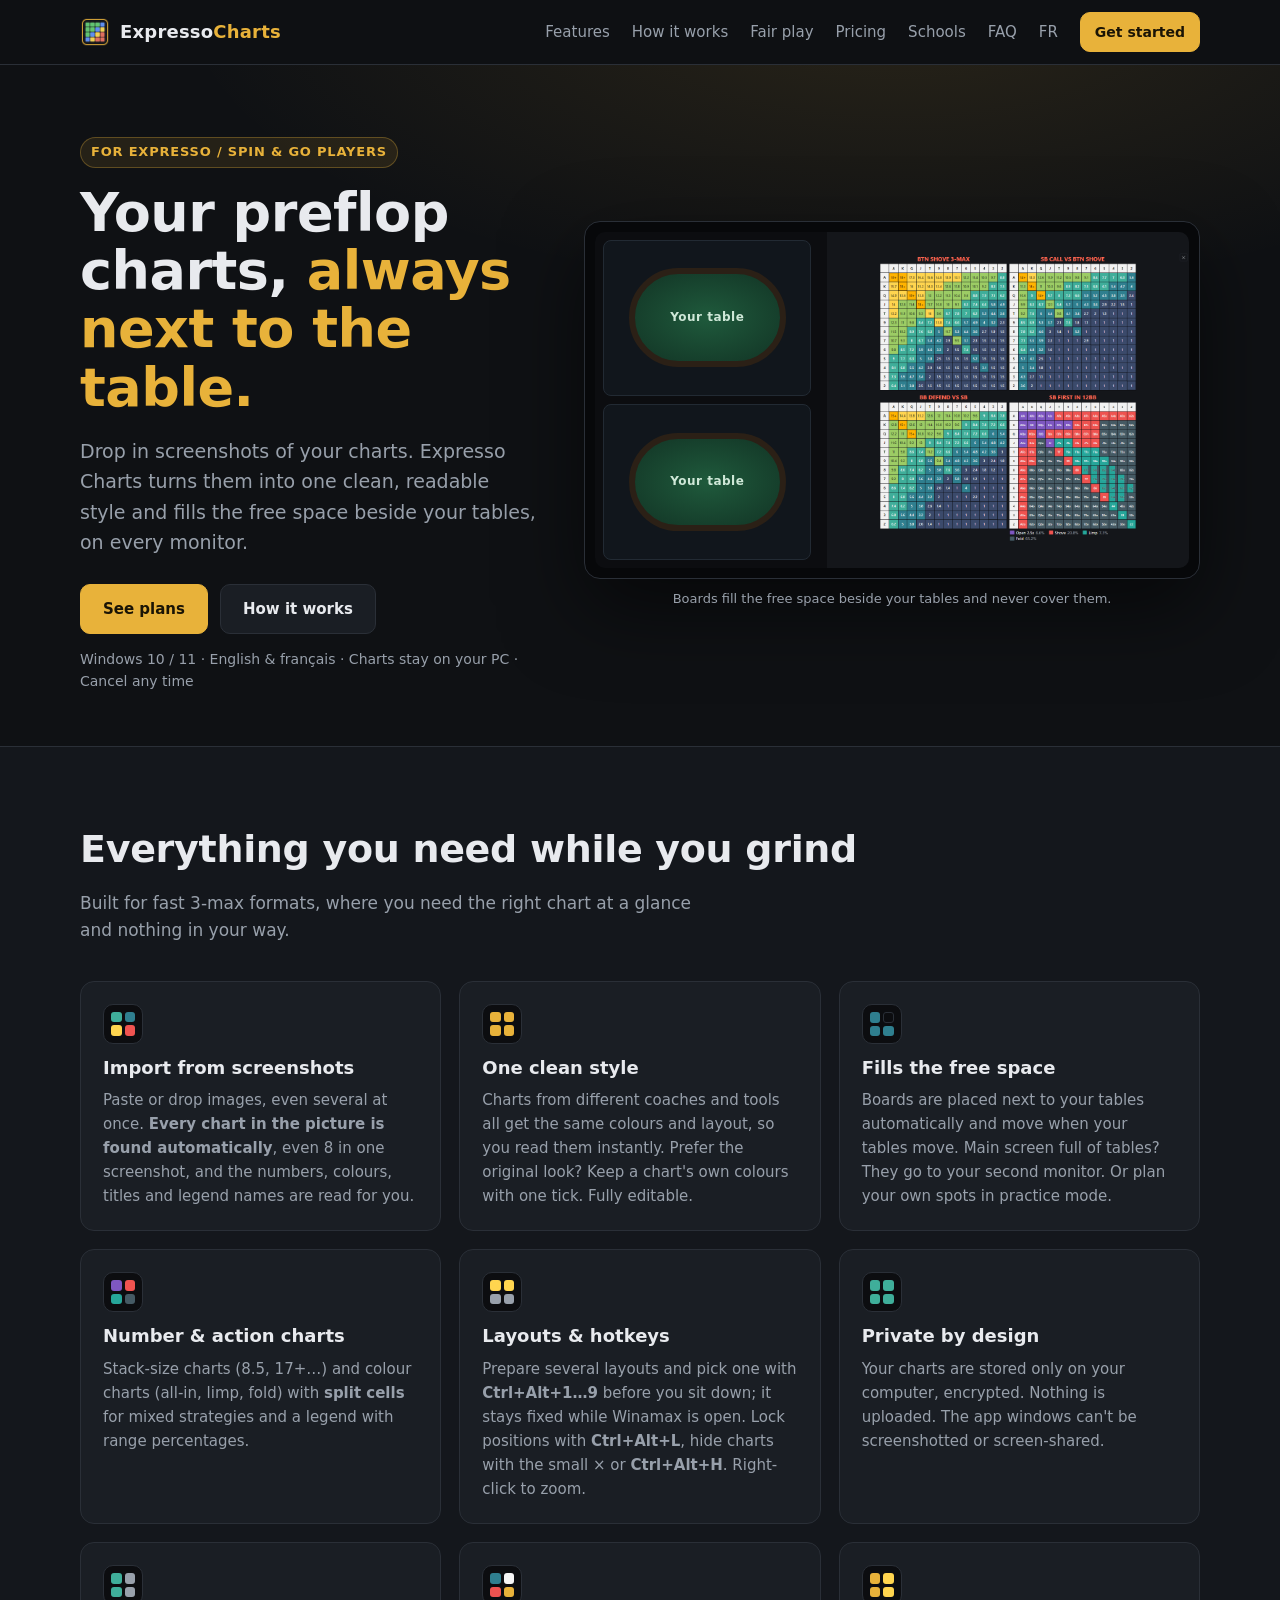
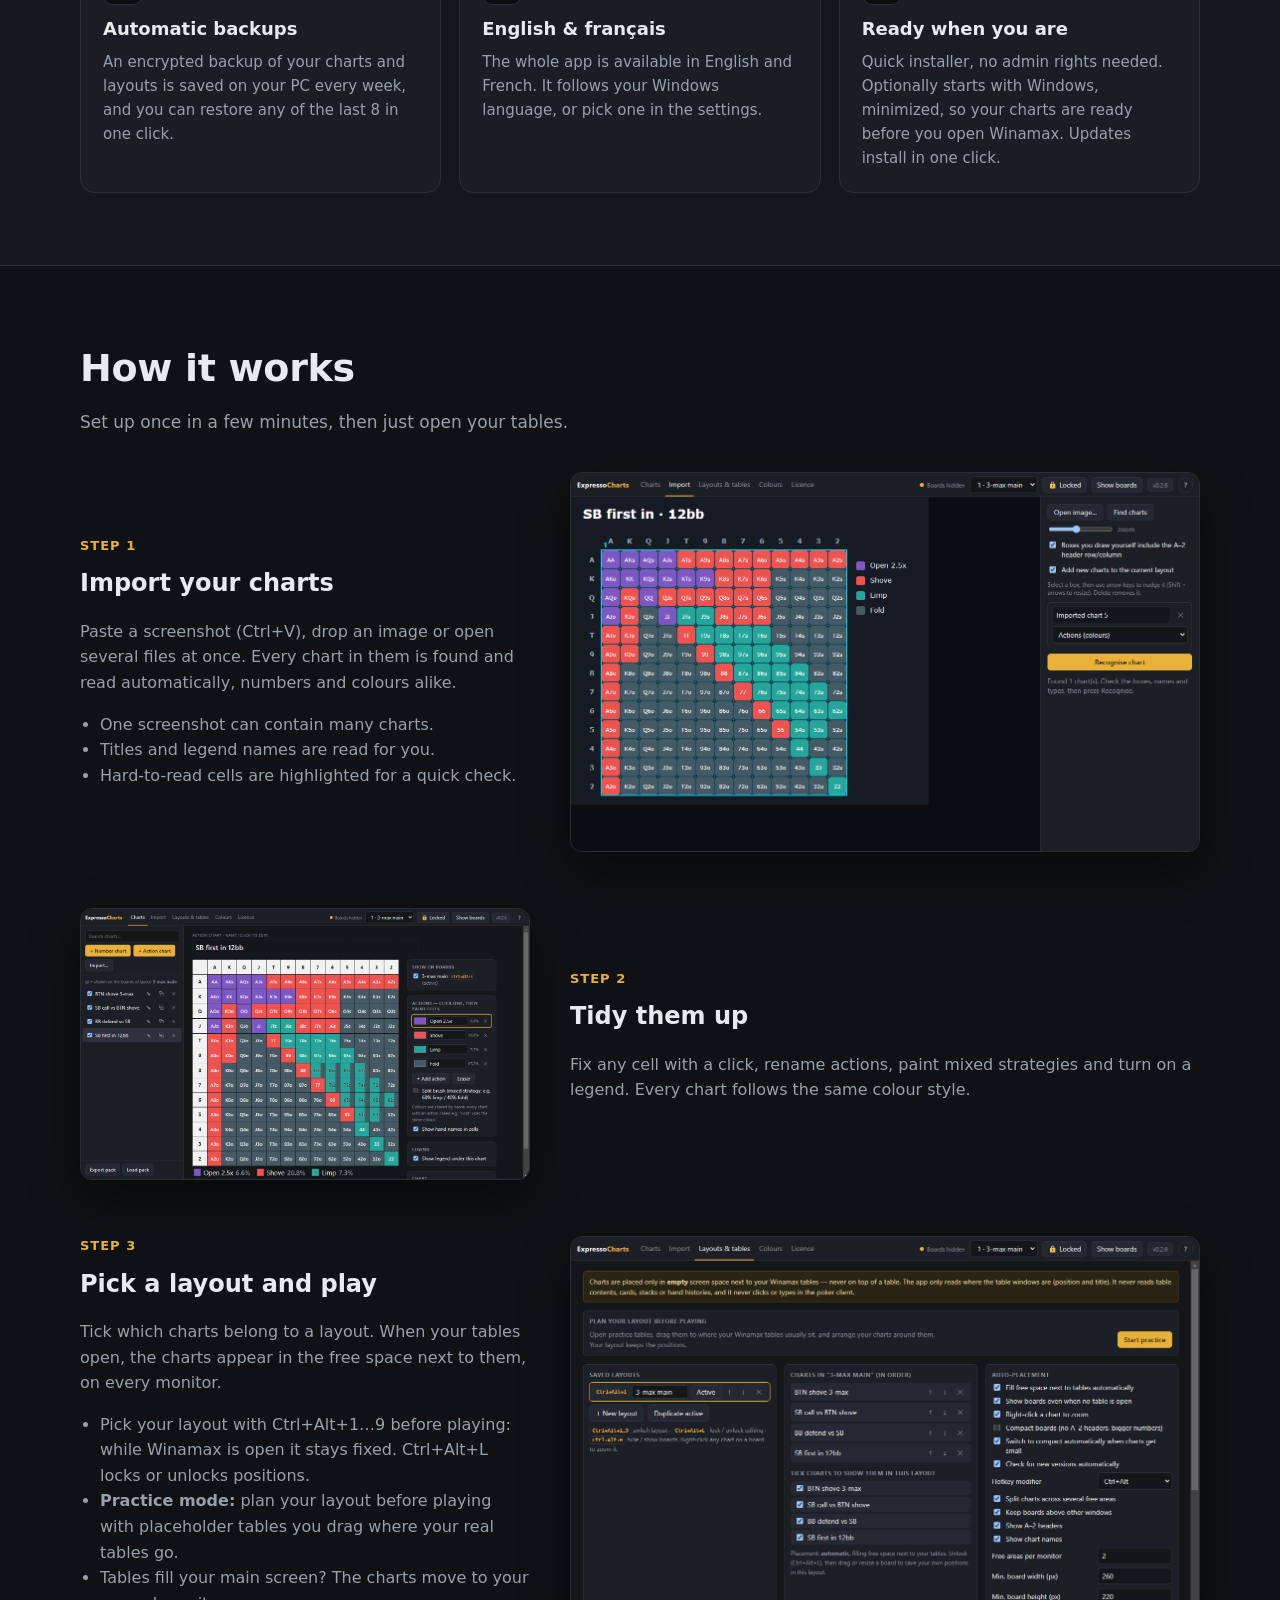
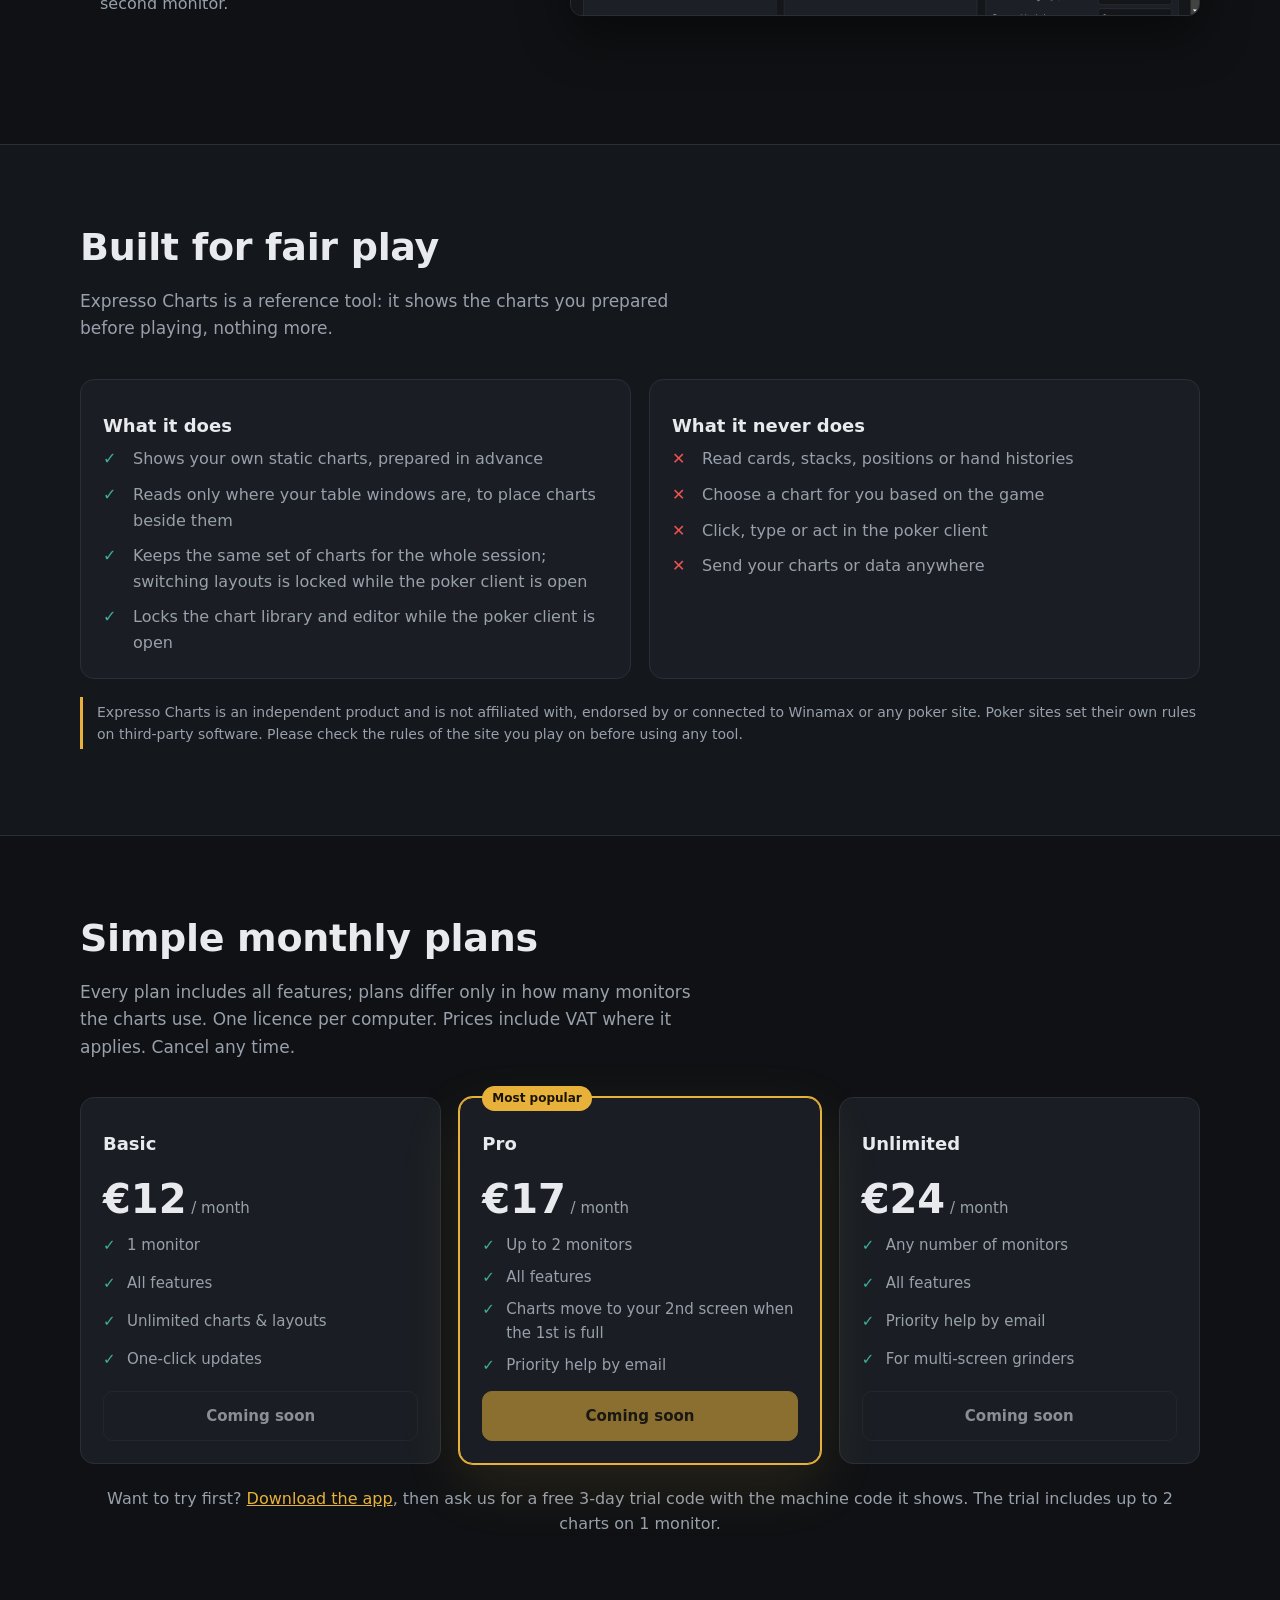
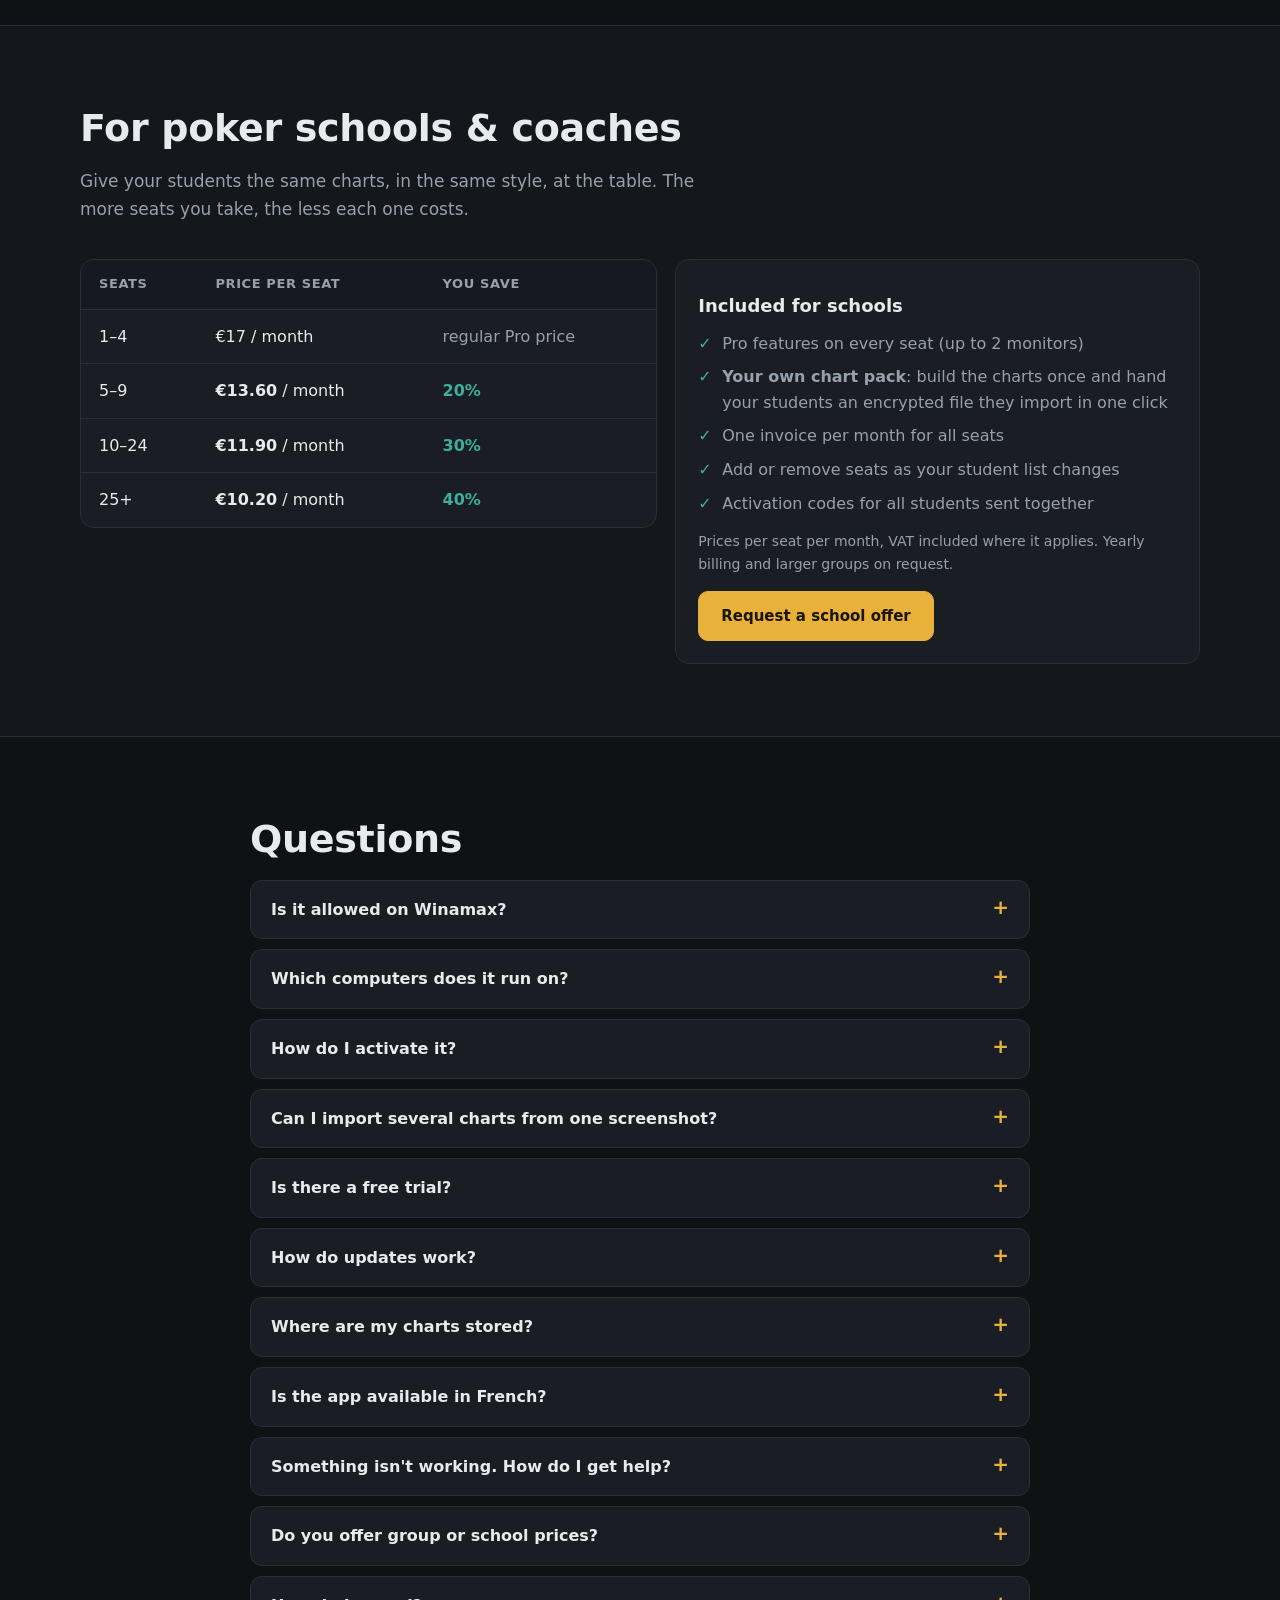
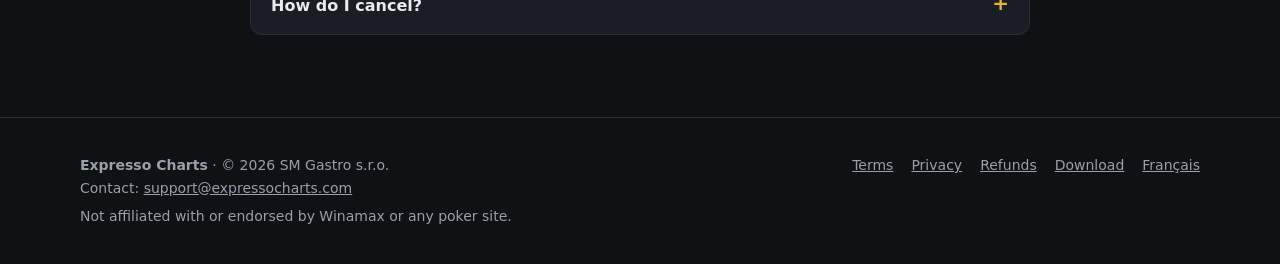
==== index.html @ 8c18c39f "Update index.html" ====
<!doctype html>
<html lang="en">
<head>
<meta charset="utf-8">
<meta name="viewport" content="width=device-width, initial-scale=1">
<title>Expresso Charts · Preflop charts next to your Expresso tables</title>
<meta name="description" content="Turn your preflop chart screenshots into one clean style and keep them next to your Expresso tables, on every monitor. Windows app with layouts, hotkeys and split strategies.">
<meta property="og:title" content="Expresso Charts">
<meta property="og:description" content="Your preflop charts, always next to the table.">
<meta property="og:image" content="img/board.png">
<link rel="alternate" hreflang="fr" href="fr/index.html">
<link rel="alternate" hreflang="en" href="index.html">
<link rel="icon" href="img/icon.png">
<link rel="stylesheet" href="style.css?v=127205ea">
</head>
<body>

<header class="top">
  <div class="wrap">
    <a class="logo" href="#"><img src="img/icon.png" alt=""><b>Expresso<span>Charts</span></b></a>
    <button id="menu-btn" aria-label="Menu">☰</button>
    <nav class="nav">
      <a href="#features">Features</a>
      <a href="#how">How it works</a>
      <a href="#fair">Fair play</a>
      <a href="#pricing">Pricing</a>
      <a href="#schools">Schools</a>
      <a href="#faq">FAQ</a>
      <a href="fr/index.html" lang="fr" title="Version française">FR</a>
      <a class="btn small primary" href="#pricing">Get started</a>
    </nav>
  </div>
</header>

<main>
  <section class="hero">
    <div class="wrap">
      <div>
        <span class="eyebrow">For Expresso / Spin & Go players</span>
        <h1>Your preflop charts, <em>always next to the table.</em></h1>
        <p class="lead">Drop in screenshots of your charts. Expresso Charts turns them into one clean, readable style and fills the free space beside your tables, on every monitor.</p>
        <div class="cta">
          <a class="btn primary" href="#pricing">See plans</a>
          <a class="btn" href="#how">How it works</a>
        </div>
        <p class="hero-note">Windows 10 / 11 · English &amp; français · Charts stay on your PC · Cancel any time</p>
      </div>
      <div>
        <div class="screen">
          <div class="screen-inner">
            <div class="table-mock">
              <div class="t"><span>Your table</span></div>
              <div class="t"><span>Your table</span></div>
            </div>
            <div class="board-shot"><img src="img/board.png" alt="Chart board with four charts: three number charts and an action chart with legend"></div>
          </div>
        </div>
        <p class="screen-caption">Boards fill the free space beside your tables and never cover them.</p>
      </div>
    </div>
  </section>

  <section id="features" class="alt">
    <div class="wrap">
      <h2>Everything you need while you grind</h2>
      <p class="section-lead">Built for fast 3-max formats, where you need the right chart at a glance and nothing in your way.</p>
      <div class="grid3">
        <div class="card">
          <div class="ico"><i style="background:var(--green)"></i><i style="background:var(--blue)"></i><i style="background:var(--yellow)"></i><i style="background:var(--red)"></i></div>
          <h3>Import from screenshots</h3>
          <p>Paste or drop images, even several at once. <b>Every chart in the picture is found automatically</b>, even 8 in one screenshot, and the numbers, colours, titles and legend names are read for you.</p>
        </div>
        <div class="card">
          <div class="ico"><i style="background:var(--accent)"></i><i style="background:var(--accent)"></i><i style="background:var(--accent)"></i><i style="background:var(--accent)"></i></div>
          <h3>One clean style</h3>
          <p>Charts from different coaches and tools all get the same colours and layout, so you read them instantly. Prefer the original look? Keep a chart's own colours with one tick. Fully editable.</p>
        </div>
        <div class="card">
          <div class="ico"><i style="background:var(--blue)"></i><i style="background:#0c0d10;border:1px solid var(--line)"></i><i style="background:var(--blue)"></i><i style="background:var(--blue)"></i></div>
          <h3>Fills the free space</h3>
          <p>Boards are placed next to your tables automatically and move when your tables move. Main screen full of tables? They go to your second monitor. Or plan your own spots in practice mode.</p>
        </div>
        <div class="card">
          <div class="ico"><i style="background:#7e57c2"></i><i style="background:#ef5350"></i><i style="background:#26a69a"></i><i style="background:#455a64"></i></div>
          <h3>Number & action charts</h3>
          <p>Stack-size charts (8.5, 17+…) and colour charts (all-in, limp, fold) with <b>split cells</b> for mixed strategies and a legend with range percentages.</p>
        </div>
        <div class="card">
          <div class="ico"><i style="background:var(--yellow)"></i><i style="background:var(--yellow)"></i><i style="background:var(--muted)"></i><i style="background:var(--muted)"></i></div>
          <h3>Layouts & hotkeys</h3>
          <p>Prepare several layouts and pick one with <b>Ctrl+Alt+1…9</b> before you sit down; it stays fixed while Winamax is open. Lock positions with <b>Ctrl+Alt+L</b>, hide charts with the small × or <b>Ctrl+Alt+H</b>. Right-click to zoom.</p>
        </div>
        <div class="card">
          <div class="ico"><i style="background:var(--green)"></i><i style="background:var(--green)"></i><i style="background:var(--green)"></i><i style="background:var(--green)"></i></div>
          <h3>Private by design</h3>
          <p>Your charts are stored only on your computer, encrypted. Nothing is uploaded. The app windows can't be screenshotted or screen-shared.</p>
        </div>
        <div class="card">
          <div class="ico"><i style="background:var(--green)"></i><i style="background:var(--muted)"></i><i style="background:var(--green)"></i><i style="background:var(--muted)"></i></div>
          <h3>Automatic backups</h3>
          <p>An encrypted backup of your charts and layouts is saved on your PC every week, and you can restore any of the last 8 in one click.</p>
        </div>
        <div class="card">
          <div class="ico"><i style="background:var(--blue)"></i><i style="background:#f5f5f5"></i><i style="background:var(--red)"></i><i style="background:var(--accent)"></i></div>
          <h3>English &amp; français</h3>
          <p>The whole app is available in English and French. It follows your Windows language, or pick one in the settings.</p>
        </div>
        <div class="card">
          <div class="ico"><i style="background:var(--accent)"></i><i style="background:var(--yellow)"></i><i style="background:var(--accent)"></i><i style="background:var(--yellow)"></i></div>
          <h3>Ready when you are</h3>
          <p>Quick installer, no admin rights needed. Optionally starts with Windows, minimized, so your charts are ready before you open Winamax. Updates install in one click.</p>
        </div>
      </div>
    </div>
  </section>

  <section id="how">
    <div class="wrap">
      <h2>How it works</h2>
      <p class="section-lead">Set up once in a few minutes, then just open your tables.</p>

      <div class="step">
        <div class="step-text">
          <div class="step-num">Step 1</div>
          <h3>Import your charts</h3>
          <p>Paste a screenshot (Ctrl+V), drop an image or open several files at once. Every chart in them is found and read automatically, numbers and colours alike.</p>
          <ul>
            <li>One screenshot can contain many charts.</li>
            <li>Titles and legend names are read for you.</li>
            <li>Hard-to-read cells are highlighted for a quick check.</li>
          </ul>
        </div>
        <img class="shot" src="img/import.png" alt="Import screen with a chart found automatically" loading="lazy">
      </div>

      <div class="step">
        <div class="step-text">
          <div class="step-num">Step 2</div>
          <h3>Tidy them up</h3>
          <p>Fix any cell with a click, rename actions, paint mixed strategies and turn on a legend. Every chart follows the same colour style.</p>
        </div>
        <img class="shot" src="img/editor.png" alt="Chart editor with an action chart, split cells and legend" loading="lazy">
      </div>

      <div class="step">
        <div class="step-text">
          <div class="step-num">Step 3</div>
          <h3>Pick a layout and play</h3>
          <p>Tick which charts belong to a layout. When your tables open, the charts appear in the free space next to them, on every monitor.</p>
          <ul>
            <li>Pick your layout with Ctrl+Alt+1…9 before playing: while Winamax is open it stays fixed. Ctrl+Alt+L locks or unlocks positions.</li>
            <li><b>Practice mode:</b> plan your layout before playing with placeholder tables you drag where your real tables go.</li>
            <li>Tables fill your main screen? The charts move to your second monitor.</li>
          </ul>
        </div>
        <img class="shot" src="img/layouts.png" alt="Layouts screen with hotkeys and placement settings" loading="lazy">
      </div>
    </div>
  </section>

  <section id="fair" class="alt">
    <div class="wrap">
      <h2>Built for fair play</h2>
      <p class="section-lead">Expresso Charts is a reference tool: it shows the charts you prepared before playing, nothing more.</p>
      <div class="fair">
        <div class="card yes">
          <h3>What it does</h3>
          <ul>
            <li>Shows your own static charts, prepared in advance</li>
            <li>Reads only where your table windows are, to place charts beside them</li>
            <li>Keeps the same set of charts for the whole session; switching layouts is locked while the poker client is open</li>
            <li>Locks the chart library and editor while the poker client is open</li>
          </ul>
        </div>
        <div class="card no">
          <h3>What it never does</h3>
          <ul>
            <li>Read cards, stacks, positions or hand histories</li>
            <li>Choose a chart for you based on the game</li>
            <li>Click, type or act in the poker client</li>
            <li>Send your charts or data anywhere</li>
          </ul>
        </div>
      </div>
      <p class="disclaimer">Expresso Charts is an independent product and is not affiliated with, endorsed by or connected to Winamax or any poker site. Poker sites set their own rules on third-party software. Please check the rules of the site you play on before using any tool.</p>
    </div>
  </section>

  <section id="pricing">
    <div class="wrap">
      <h2>Simple monthly plans</h2>
      <p class="section-lead">Every plan includes all features; plans differ only in how many monitors the charts use. One licence per computer. Prices include VAT where it applies. Cancel any time.</p>
      <div class="prices">
        <div class="card price">
          <h3>Basic</h3>
          <div class="amount">€12<small> / month</small></div>
          <ul>
            <li>1 monitor</li>
            <li>All features</li>
            <li>Unlimited charts & layouts</li>
            <li>One-click updates</li>
          </ul>
          <a class="btn" data-plan="basic">Choose Basic</a>
        </div>
        <div class="card price featured">
          <span class="badge">Most popular</span>
          <h3>Pro</h3>
          <div class="amount">€17<small> / month</small></div>
          <ul>
            <li>Up to 2 monitors</li>
            <li>All features</li>
            <li>Charts move to your 2nd screen when the 1st is full</li>
            <li>Priority help by email</li>
          </ul>
          <a class="btn primary" data-plan="pro">Choose Pro</a>
        </div>
        <div class="card price">
          <h3>Unlimited</h3>
          <div class="amount">€24<small> / month</small></div>
          <ul>
            <li>Any number of monitors</li>
            <li>All features</li>
            <li>Priority help by email</li>
            <li>For multi-screen grinders</li>
          </ul>
          <a class="btn" data-plan="unlimited">Choose Unlimited</a>
        </div>
      </div>
      <p class="trial">Want to try first? <a data-download href="#">Download the app</a>, then ask us for a free 3-day trial code with the machine code it shows. The trial includes up to 2 charts on 1 monitor.</p>
    </div>
  </section>

  <section id="schools" class="alt">
    <div class="wrap">
      <h2>For poker schools & coaches</h2>
      <p class="section-lead">Give your students the same charts, in the same style, at the table. The more seats you take, the less each one costs.</p>
      <div class="school">
        <table class="tiers">
          <thead><tr><th>Seats</th><th>Price per seat</th><th>You save</th></tr></thead>
          <tbody>
            <tr><td>1–4</td><td>€17 / month</td><td class="muted">regular Pro price</td></tr>
            <tr><td>5–9</td><td><b>€13.60</b> / month</td><td class="save">20%</td></tr>
            <tr><td>10–24</td><td><b>€11.90</b> / month</td><td class="save">30%</td></tr>
            <tr><td>25+</td><td><b>€10.20</b> / month</td><td class="save">40%</td></tr>
          </tbody>
        </table>
        <div class="card">
          <h3>Included for schools</h3>
          <ul class="checks">
            <li>Pro features on every seat (up to 2 monitors)</li>
            <li><b>Your own chart pack</b>: build the charts once and hand your students an encrypted file they import in one click</li>
            <li>One invoice per month for all seats</li>
            <li>Add or remove seats as your student list changes</li>
            <li>Activation codes for all students sent together</li>
          </ul>
          <p class="muted" style="font-size:14px;margin:14px 0 0">Prices per seat per month, VAT included where it applies. Yearly billing and larger groups on request.</p>
          <a class="btn primary" style="margin-top:16px" data-school href="#">Request a school offer</a>
        </div>
      </div>
    </div>
  </section>

  <section id="faq">
    <div class="wrap" style="max-width:820px">
      <h2>Questions</h2>
      <details>
        <summary>Is it allowed on Winamax?</summary>
        <p>Expresso Charts only shows static charts you prepared yourself, never reads the game, never picks a chart for you and locks the chart editor while the poker client is open. Each poker site sets its own rules and can change them, so please check the current rules of the site you play on; you are responsible for how you use the software.</p>
      </details>
      <details>
        <summary>Which computers does it run on?</summary>
        <p>Windows 10 and Windows 11 (64-bit). Install it with the small installer (no admin rights needed), or use the portable version if you prefer a single file that runs without installing.</p>
      </details>
      <details>
        <summary>How do I activate it?</summary>
        <p>After you subscribe, follow the activation steps in your purchase email: start the app, open the Licence page and enter your code there. Each licence works on one computer at a time.</p>
      </details>
      <details>
        <summary>Can I import several charts from one screenshot?</summary>
        <p>Yes. The app finds every chart grid in the picture automatically, even a sheet with eight charts, and reads each one. You can still draw a box by hand if a chart is missed.</p>
      </details>
      <details>
        <summary>Is there a free trial?</summary>
        <p>Yes: 3 days, with up to 2 charts on 1 monitor, so you can see how it works with your own charts and tables. Download the app and send us the machine code it shows to get a trial code.</p>
      </details>
      <details>
        <summary>How do updates work?</summary>
        <p>When a new version is out, a bar appears at the top of the app. Click <b>Update now</b>: the update downloads in the background while you keep using the app, then click <b>Restart now</b>, or it installs by itself the next time you close the app. Every update is digitally signed and checked before it's installed.</p>
      </details>
      <details>
        <summary>Where are my charts stored?</summary>
        <p>Only on your computer, encrypted. They are never uploaded. The app also keeps weekly encrypted backups on your PC, and you can export an encrypted pack file to move your charts to another PC.</p>
      </details>
      <details>
        <summary>Is the app available in French?</summary>
        <p>Yes. The app is fully translated into French and switches automatically when Windows is in French. You can also choose the language in the settings.</p>
      </details>
      <details>
        <summary>Something isn't working. How do I get help?</summary>
        <p>Open the Licence page in the app and click <b>Save diagnostics</b>, then email us the file. It contains your app version, screen setup, settings and error messages, but never your charts.</p>
      </details>
      <details>
        <summary>Do you offer group or school prices?</summary>
        <p>Yes. Poker schools, coaches and teams get up to 40% off per seat. See <a href="#schools">For poker schools</a> and ask us for an offer.</p>
      </details>
      <details>
        <summary>How do I cancel?</summary>
        <p>Any time, from the link in your purchase email. Your plan stays active until the end of the period you paid for.</p>
      </details>
    </div>
  </section>
</main>

<footer>
  <div class="wrap">
    <div>
      <div><b>Expresso Charts</b> · © <span id="year"></span> <span data-fill="sellerName"></span></div>
      <div>Contact: <span data-fill="contactEmail"></span></div>
      <div style="margin-top:6px">Not affiliated with or endorsed by Winamax or any poker site.</div>
    </div>
    <nav>
      <a href="terms.html">Terms</a>
      <a href="privacy.html">Privacy</a>
      <a href="refund.html">Refunds</a>
      <a data-download href="#">Download</a>
      <a href="fr/index.html" lang="fr">Français</a>
    </nav>
  </div>
</footer>

<script src="site.js?v=dddf3c20"></script>
</body>
</html>
---- style.css ----
:root {
  --bg: #0f1114;
  --bg2: #14171c;
  --panel: #1a1e24;
  --line: #2a2f37;
  --text: #e8eaee;
  --muted: #98a0ab;
  --accent: #e8b23a;
  --accent-ink: #1a1405;
  --red: #ef5350;
  --green: #3fae9a;
  --blue: #2f7f8f;
  --yellow: #ffd54f;
  --radius: 14px;
  color-scheme: dark;
}
* { box-sizing: border-box; }
html { scroll-behavior: smooth; }
body {
  margin: 0; background: var(--bg); color: var(--text);
  font: 16px/1.6 "Inter", "Segoe UI", system-ui, -apple-system, sans-serif;
  -webkit-font-smoothing: antialiased;
}
img { max-width: 100%; display: block; }
a { color: var(--accent); }
.wrap { max-width: 1160px; margin: 0 auto; padding: 0 20px; }
.muted { color: var(--muted); }
.todo { color: var(--accent); font-style: italic; }

/* Header */
.top { position: sticky; top: 0; z-index: 20; background: rgba(15,17,20,.86); backdrop-filter: blur(10px); border-bottom: 1px solid var(--line); }
.top .wrap { display: flex; align-items: center; gap: 24px; height: 64px; }
.logo { display: flex; align-items: center; gap: 10px; font-weight: 800; letter-spacing: .2px; color: var(--text); text-decoration: none; font-size: 18px; }
.logo img { width: 30px; height: 30px; }
.logo span { color: var(--accent); }
.nav { display: flex; gap: 22px; margin-left: auto; align-items: center; }
.nav a { color: var(--muted); text-decoration: none; font-size: 15px; }
.nav a:hover { color: var(--text); }
#menu-btn { display: none; margin-left: auto; background: none; border: 1px solid var(--line); color: var(--text); border-radius: 8px; padding: 6px 10px; font-size: 18px; }

/* Buttons */
.btn { display: inline-flex; align-items: center; justify-content: center; gap: 8px; padding: 12px 22px; border-radius: 10px; font-weight: 700; text-decoration: none; border: 1px solid var(--line); color: var(--text); background: var(--panel); cursor: pointer; font-size: 15px; transition: transform .12s ease, border-color .12s; }
.btn:hover { border-color: var(--muted); transform: translateY(-1px); }
.btn.primary { background: var(--accent); border-color: var(--accent); color: var(--accent-ink); }
.btn.small { padding: 8px 14px; font-size: 14px; }
.btn.disabled { opacity: .55; cursor: default; transform: none; }

/* Hero */
.hero { padding: 72px 0 40px; background: radial-gradient(1200px 500px at 70% -10%, rgba(232,178,58,.12), transparent 60%); }
.hero .wrap { display: grid; grid-template-columns: 1fr 1.35fr; gap: 48px; align-items: center; }
.eyebrow { display: inline-block; font-size: 13px; font-weight: 700; letter-spacing: .8px; text-transform: uppercase; color: var(--accent); background: rgba(232,178,58,.1); border: 1px solid rgba(232,178,58,.3); padding: 4px 10px; border-radius: 99px; }
h1 { font-size: clamp(34px, 5vw, 54px); line-height: 1.08; margin: 16px 0; letter-spacing: -.5px; }
h1 em { font-style: normal; color: var(--accent); }
.lead { font-size: 19px; color: var(--muted); max-width: 520px; }
.cta { display: flex; gap: 12px; flex-wrap: wrap; margin-top: 26px; }
.hero-note { margin-top: 14px; font-size: 14px; color: var(--muted); }

/* Screen mock: a table placeholder + the real board screenshot */
.screen { background: #07080a; border: 1px solid var(--line); border-radius: 16px; padding: 10px; box-shadow: 0 30px 80px rgba(0,0,0,.55); }
.screen-inner { display: grid; grid-template-columns: 0.6fr 1.4fr; gap: 8px; border-radius: 10px; overflow: hidden; background: #0c0d10; }
.table-mock { position: relative; display: grid; gap: 8px; padding: 8px; }
.table-mock .t { position: relative; aspect-ratio: 4 / 3; border-radius: 8px; background: #11161c; border: 1px solid #222a33; display: flex; align-items: center; justify-content: center; }
.table-mock .t::before { content: ''; position: absolute; inset: 18% 12%; border-radius: 999px; background: radial-gradient(ellipse at center, #1f5a3c, #123425); border: 6px solid #2b2016; }
.table-mock .t span { position: relative; font-size: 12px; color: #cfe8d8; font-weight: 600; letter-spacing: .5px; }
.board-shot { display: flex; align-items: center; background: #14161a; }
.screen-caption { text-align: center; font-size: 13px; color: var(--muted); margin-top: 10px; }

/* Sections */
section { padding: 72px 0; }
section.alt { background: var(--bg2); border-top: 1px solid var(--line); border-bottom: 1px solid var(--line); }
h2 { font-size: clamp(28px, 3.6vw, 38px); margin: 0 0 10px; letter-spacing: -.3px; }
.section-lead { color: var(--muted); max-width: 640px; margin: 0 0 36px; font-size: 17px; }
.grid3 { display: grid; grid-template-columns: repeat(3, 1fr); gap: 18px; }
.card { background: var(--panel); border: 1px solid var(--line); border-radius: var(--radius); padding: 22px; }
.card h3 { margin: 10px 0 6px; font-size: 18px; }
.card p { margin: 0; color: var(--muted); font-size: 15px; }
.ico { width: 40px; height: 40px; border-radius: 10px; display: grid; grid-template-columns: repeat(2, 1fr); gap: 3px; padding: 7px; background: #0c0d10; border: 1px solid var(--line); }
.ico i { border-radius: 3px; display: block; }

/* Steps */
.step { display: grid; grid-template-columns: 1fr 1.4fr; gap: 40px; align-items: center; margin-bottom: 56px; }
.step:nth-child(even) .step-text { order: 2; }
.step-num { font-size: 13px; font-weight: 800; color: var(--accent); letter-spacing: 1px; text-transform: uppercase; }
.step h3 { font-size: 24px; margin: 8px 0 10px; }
.step p, .step li { color: var(--muted); }
.step ul { padding-left: 20px; margin: 10px 0 0; }
.shot { border-radius: 12px; border: 1px solid var(--line); box-shadow: 0 20px 50px rgba(0,0,0,.45); }

/* Fair play */
.fair { display: grid; grid-template-columns: 1fr 1fr; gap: 18px; }
.fair ul { list-style: none; padding: 0; margin: 0; display: grid; gap: 10px; }
.fair li { padding-left: 30px; position: relative; color: var(--muted); }
.fair li::before { position: absolute; left: 0; top: 0; font-weight: 800; }
.yes li::before { content: '✓'; color: var(--green); }
.no li::before { content: '✕'; color: var(--red); }
.disclaimer { margin-top: 18px; font-size: 14px; color: var(--muted); border-left: 3px solid var(--accent); padding: 4px 0 4px 14px; }

/* Pricing */
.prices { display: grid; grid-template-columns: repeat(3, 1fr); gap: 18px; align-items: stretch; }
.price { display: flex; flex-direction: column; gap: 14px; }
.price.featured { border-color: var(--accent); box-shadow: 0 0 0 1px var(--accent), 0 20px 60px rgba(232,178,58,.12); position: relative; }
.badge { position: absolute; top: -12px; left: 22px; background: var(--accent); color: var(--accent-ink); font-size: 12px; font-weight: 800; padding: 3px 10px; border-radius: 99px; }
.amount { font-size: 40px; font-weight: 800; line-height: 1; }
.amount small { font-size: 15px; color: var(--muted); font-weight: 500; }
.price ul { list-style: none; padding: 0; margin: 0; display: grid; gap: 8px; flex: 1; }
.price li { color: var(--muted); padding-left: 24px; position: relative; font-size: 15px; }
.price li::before { content: '✓'; position: absolute; left: 0; color: var(--green); font-weight: 800; }
.price .btn { width: 100%; }
.trial { text-align: center; color: var(--muted); margin-top: 22px; }

/* FAQ */
details { background: var(--panel); border: 1px solid var(--line); border-radius: 12px; padding: 16px 20px; margin-bottom: 10px; }
summary { cursor: pointer; font-weight: 700; list-style: none; display: flex; justify-content: space-between; gap: 12px; }
summary::-webkit-details-marker { display: none; }
summary::after { content: '+'; color: var(--accent); font-size: 20px; line-height: 1; }
details[open] summary::after { content: '–'; }
details p { color: var(--muted); margin: 12px 0 0; }

/* Footer */
footer { border-top: 1px solid var(--line); padding: 36px 0; color: var(--muted); font-size: 14px; }
footer .wrap { display: flex; flex-wrap: wrap; gap: 18px 32px; justify-content: space-between; }
footer a { color: var(--muted); }
footer nav { display: flex; gap: 18px; flex-wrap: wrap; }

/* Legal pages */
.legal { max-width: 780px; padding: 56px 20px 72px; }
.legal h1 { font-size: 36px; }
.legal h2 { font-size: 21px; margin-top: 34px; }
.legal p, .legal li { color: #c9ced6; }
.legal .note { background: rgba(232,178,58,.08); border: 1px solid rgba(232,178,58,.3); padding: 12px 16px; border-radius: 10px; color: var(--text); font-size: 14px; }

/* Responsive */
@media (max-width: 960px) {
  .hero .wrap, .step, .fair { grid-template-columns: 1fr; }
  .step:nth-child(even) .step-text { order: 0; }
  .grid3, .prices { grid-template-columns: 1fr; }
  .price.featured { order: -1; }
}
@media (max-width: 760px) {
  #menu-btn { display: block; }
  .nav { display: none; position: absolute; top: 64px; left: 0; right: 0; flex-direction: column; align-items: stretch; gap: 0; background: var(--bg); border-bottom: 1px solid var(--line); padding: 8px 16px 16px; }
  .nav a { padding: 10px 0; }
  body.menu-open .nav { display: flex; }
  .wrap { padding: 0 16px; }
  .hero { padding-top: 40px; }
  section { padding: 52px 0; }
  .screen-inner { grid-template-columns: 1fr; }
  .table-mock { grid-template-columns: 1fr 1fr; }
}

/* Schools */
.school { display: grid; grid-template-columns: 1.1fr 1fr; gap: 18px; align-items: start; }
.tiers { width: 100%; border-collapse: separate; border-spacing: 0; background: var(--panel); border: 1px solid var(--line); border-radius: var(--radius); overflow: hidden; }
.tiers th, .tiers td { text-align: left; padding: 14px 18px; border-bottom: 1px solid var(--line); }
.tiers th { font-size: 13px; text-transform: uppercase; letter-spacing: .6px; color: var(--muted); font-weight: 700; background: #161a20; }
.tiers tr:last-child td { border-bottom: 0; }
.tiers .save { color: var(--green); font-weight: 800; }
ul.checks { list-style: none; padding: 0; margin: 10px 0 0; display: grid; gap: 8px; }
ul.checks li { padding-left: 24px; position: relative; color: var(--muted); }
ul.checks li::before { content: '✓'; position: absolute; left: 0; color: var(--green); font-weight: 800; }
@media (max-width: 960px) { .school { grid-template-columns: 1fr; } }
@media (max-width: 520px) { .tiers th, .tiers td { padding: 10px 10px; font-size: 14px; } }
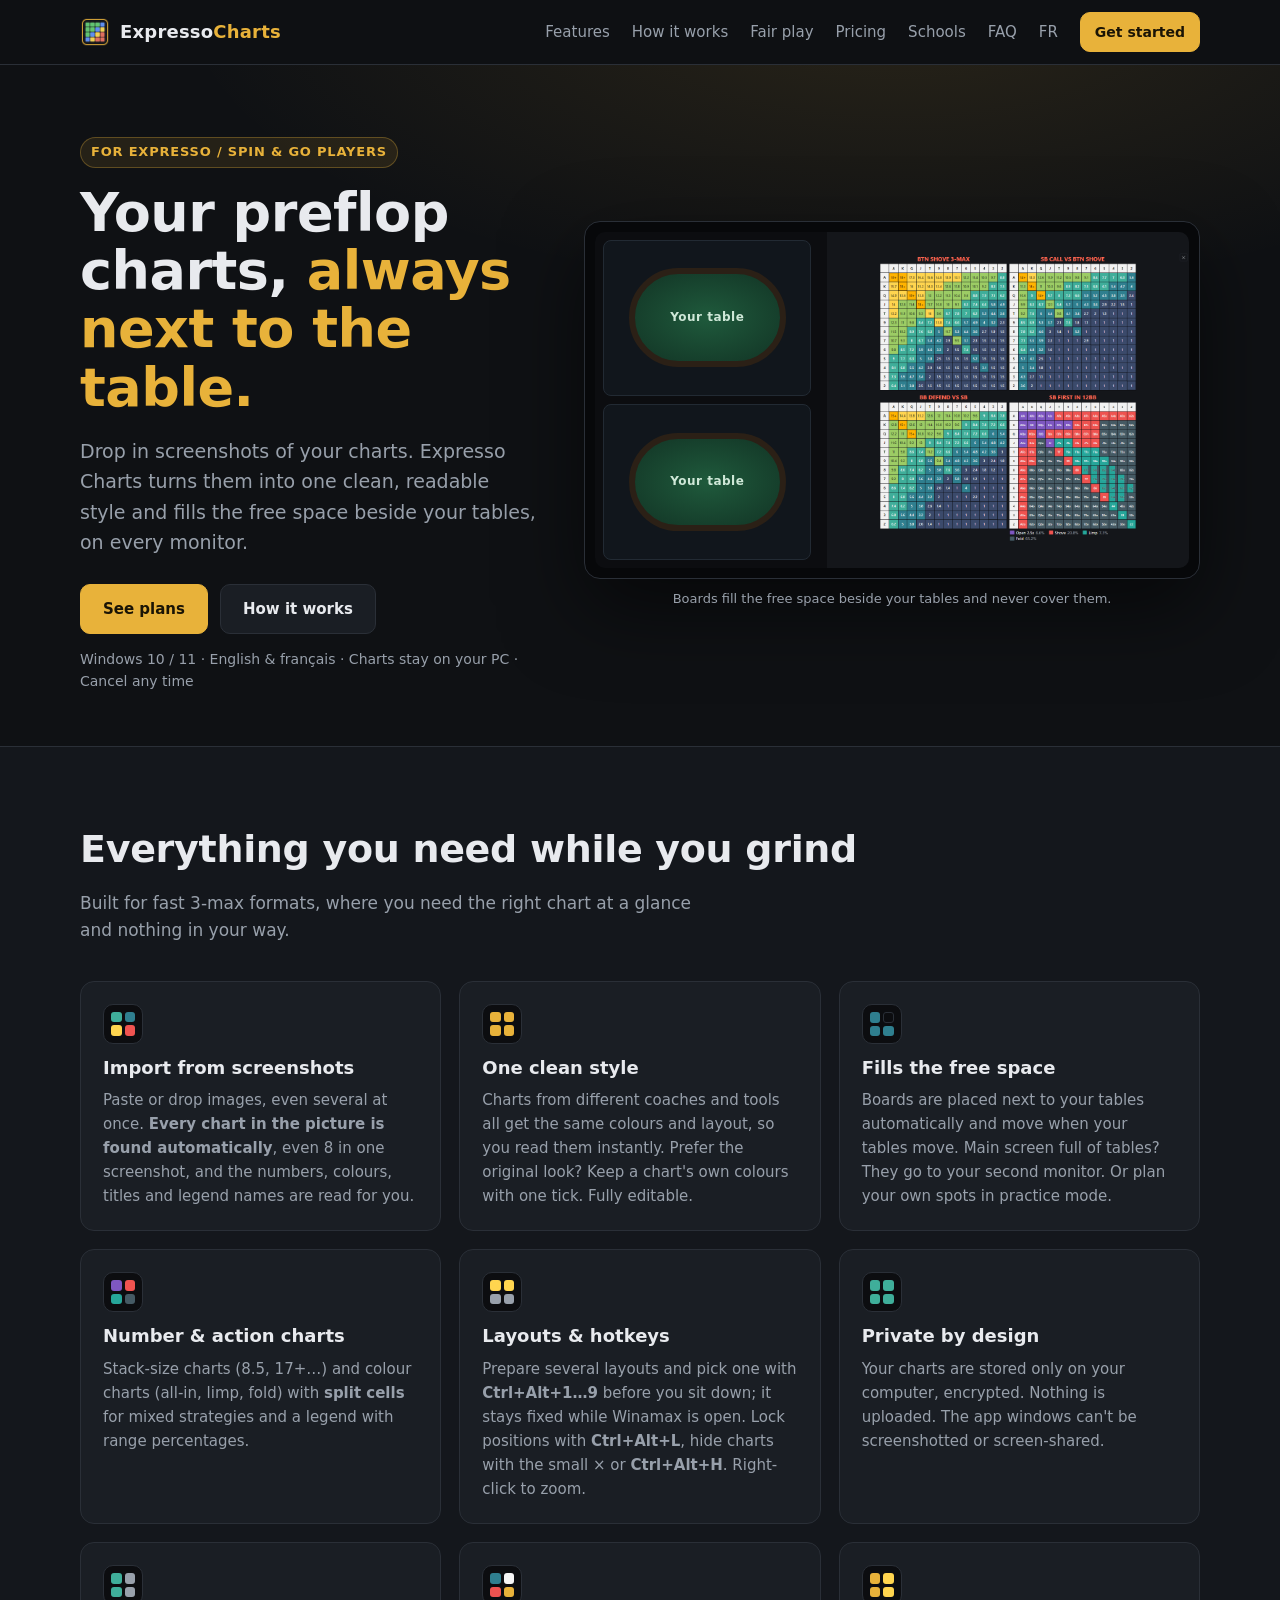
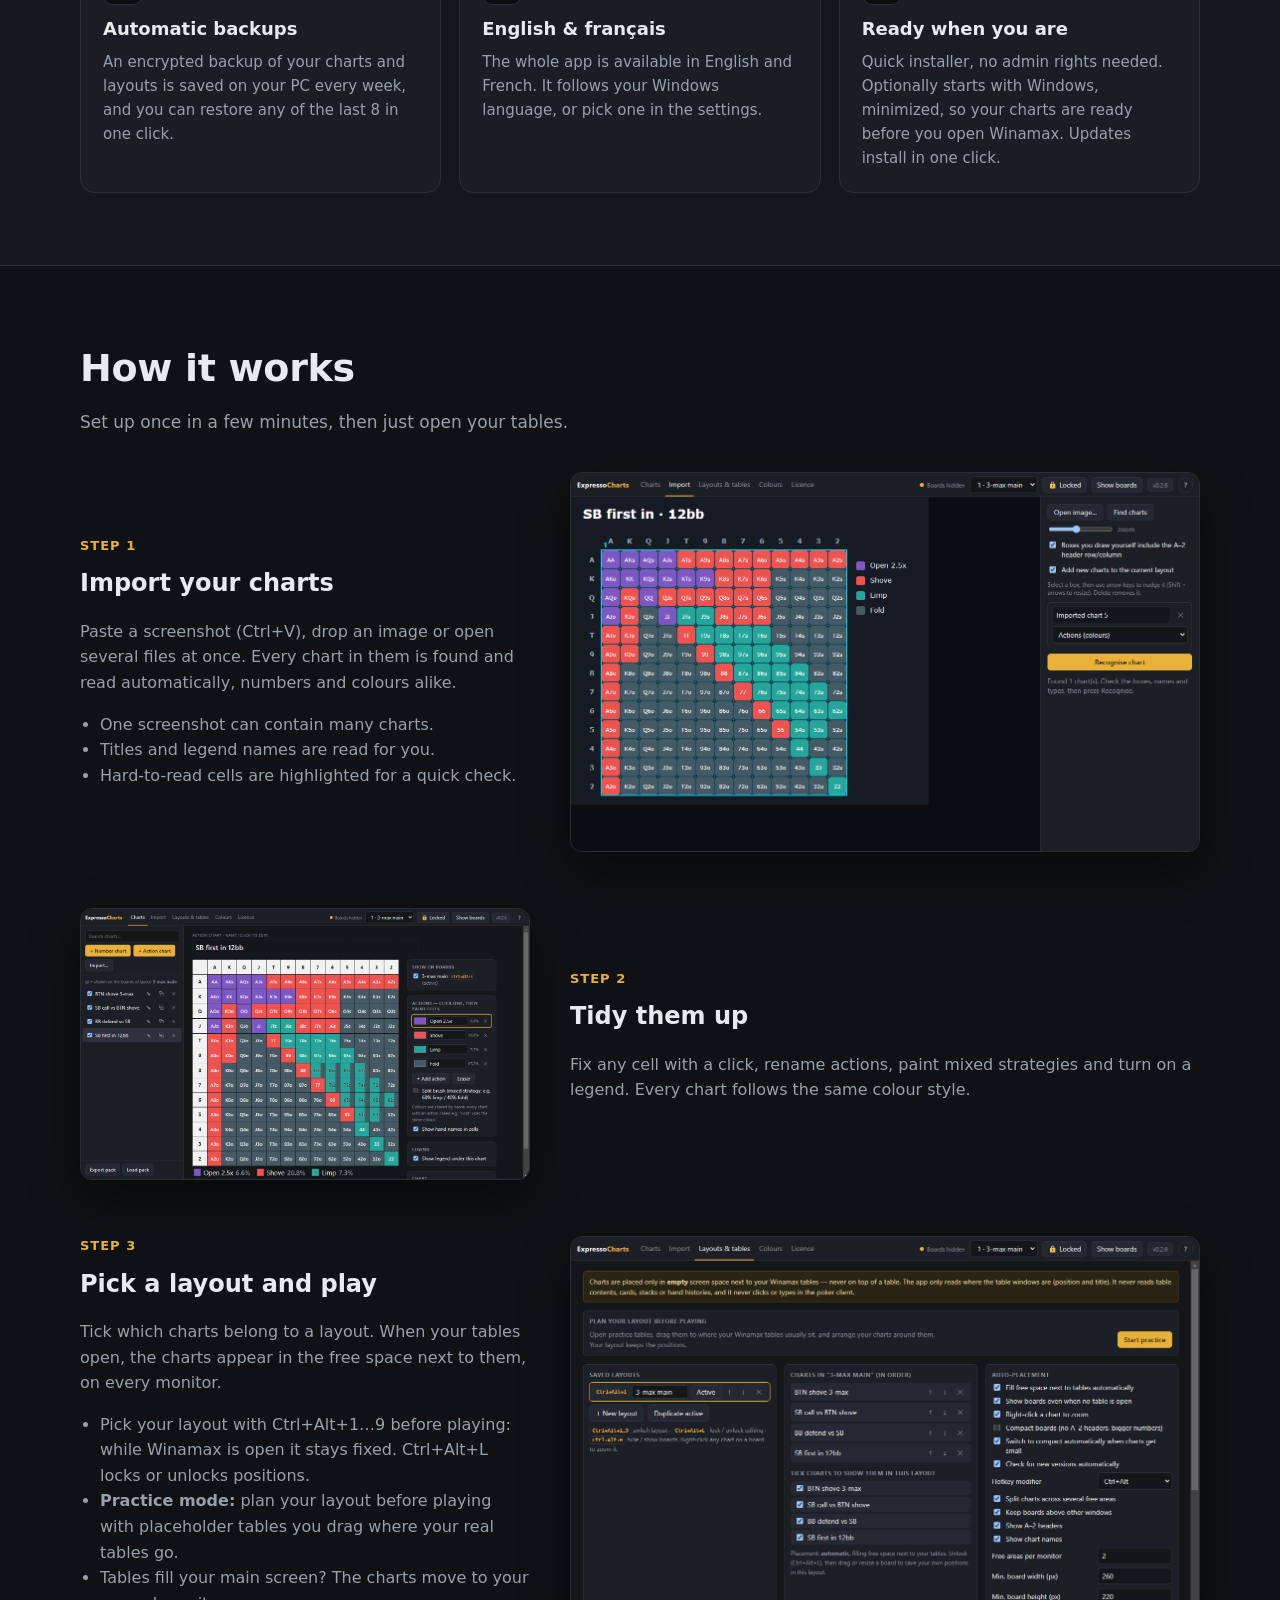
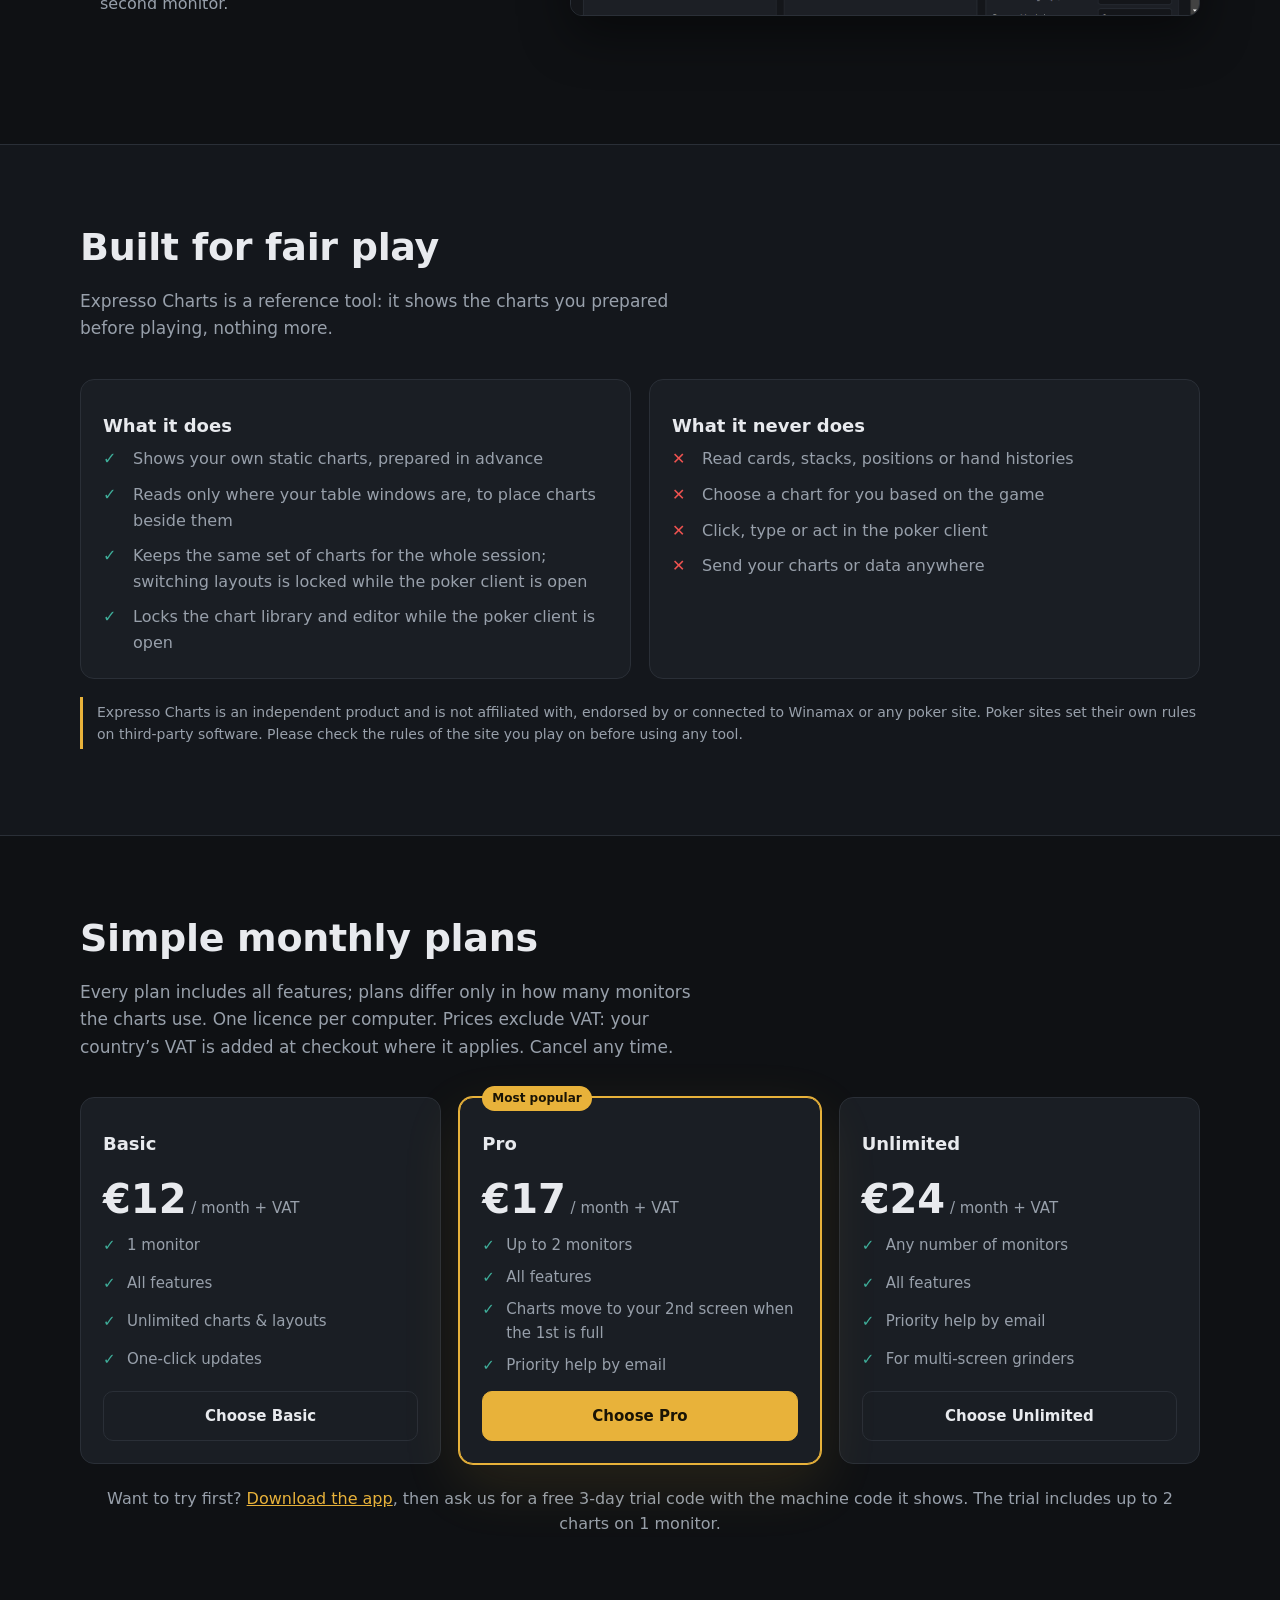
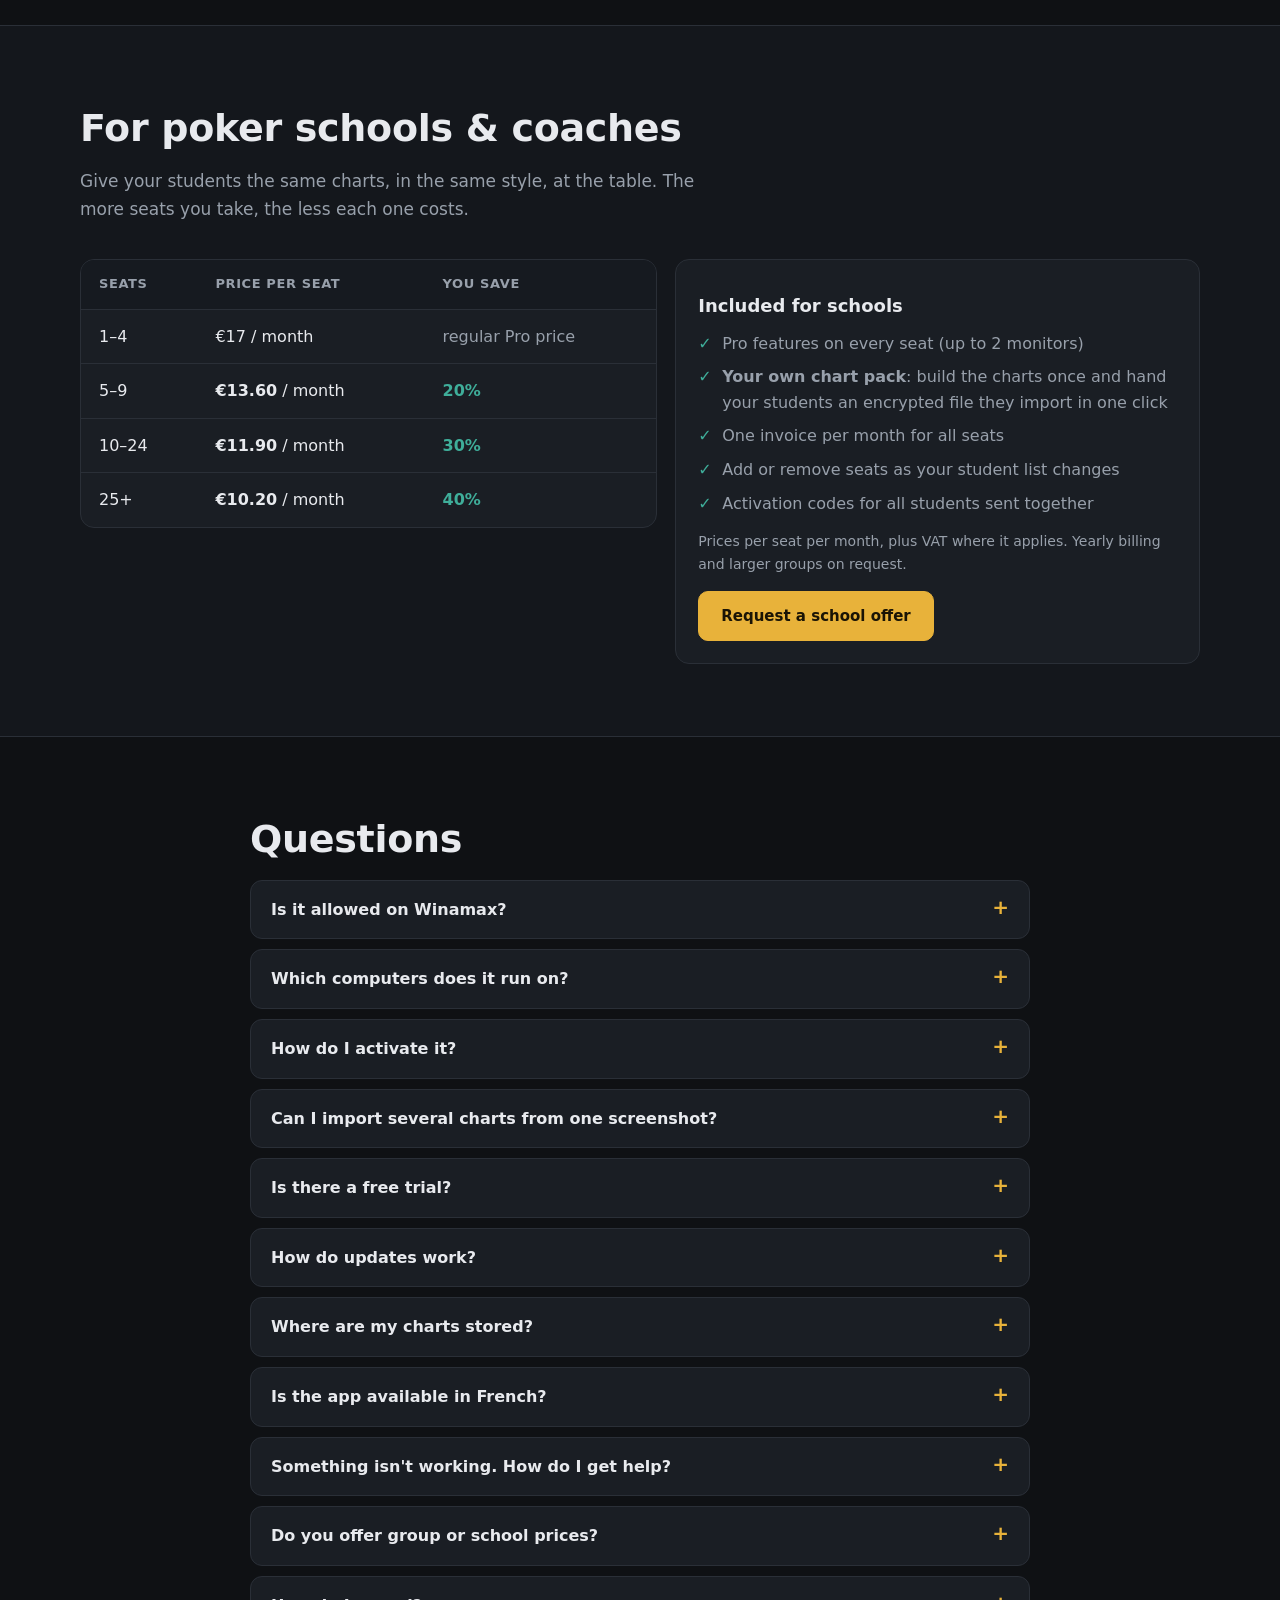
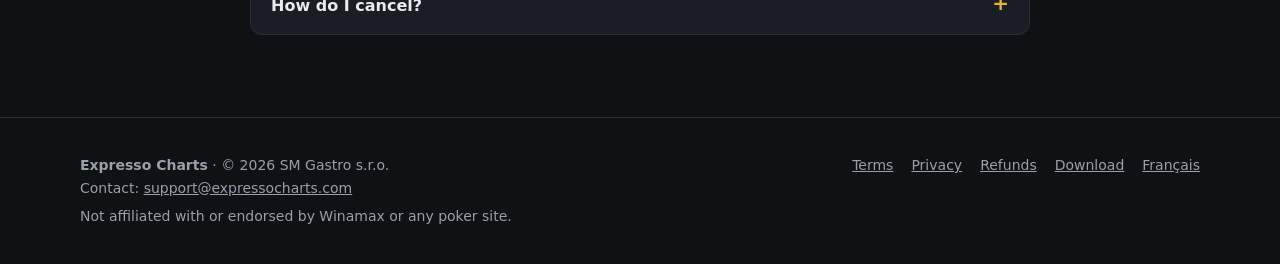
==== commit efc1012c: "Update index.html" ====
--- a/index.html
+++ b/index.html
@@ -1,333 +1,333 @@
-<!doctype html>
-<html lang="en">
-<head>
-<meta charset="utf-8">
-<meta name="viewport" content="width=device-width, initial-scale=1">
-<title>Expresso Charts · Preflop charts next to your Expresso tables</title>
-<meta name="description" content="Turn your preflop chart screenshots into one clean style and keep them next to your Expresso tables, on every monitor. Windows app with layouts, hotkeys and split strategies.">
-<meta property="og:title" content="Expresso Charts">
-<meta property="og:description" content="Your preflop charts, always next to the table.">
-<meta property="og:image" content="img/board.png">
-<link rel="alternate" hreflang="fr" href="fr/index.html">
-<link rel="alternate" hreflang="en" href="index.html">
-<link rel="icon" href="img/icon.png">
-<link rel="stylesheet" href="style.css?v=127205ea">
-</head>
-<body>
-
-<header class="top">
-  <div class="wrap">
-    <a class="logo" href="#"><img src="img/icon.png" alt=""><b>Expresso<span>Charts</span></b></a>
-    <button id="menu-btn" aria-label="Menu">☰</button>
-    <nav class="nav">
-      <a href="#features">Features</a>
-      <a href="#how">How it works</a>
-      <a href="#fair">Fair play</a>
-      <a href="#pricing">Pricing</a>
-      <a href="#schools">Schools</a>
-      <a href="#faq">FAQ</a>
-      <a href="fr/index.html" lang="fr" title="Version française">FR</a>
-      <a class="btn small primary" href="#pricing">Get started</a>
-    </nav>
-  </div>
-</header>
-
-<main>
-  <section class="hero">
-    <div class="wrap">
-      <div>
-        <span class="eyebrow">For Expresso / Spin & Go players</span>
-        <h1>Your preflop charts, <em>always next to the table.</em></h1>
-        <p class="lead">Drop in screenshots of your charts. Expresso Charts turns them into one clean, readable style and fills the free space beside your tables, on every monitor.</p>
-        <div class="cta">
-          <a class="btn primary" href="#pricing">See plans</a>
-          <a class="btn" href="#how">How it works</a>
-        </div>
-        <p class="hero-note">Windows 10 / 11 · English &amp; français · Charts stay on your PC · Cancel any time</p>
-      </div>
-      <div>
-        <div class="screen">
-          <div class="screen-inner">
-            <div class="table-mock">
-              <div class="t"><span>Your table</span></div>
-              <div class="t"><span>Your table</span></div>
-            </div>
-            <div class="board-shot"><img src="img/board.png" alt="Chart board with four charts: three number charts and an action chart with legend"></div>
-          </div>
-        </div>
-        <p class="screen-caption">Boards fill the free space beside your tables and never cover them.</p>
-      </div>
-    </div>
-  </section>
-
-  <section id="features" class="alt">
-    <div class="wrap">
-      <h2>Everything you need while you grind</h2>
-      <p class="section-lead">Built for fast 3-max formats, where you need the right chart at a glance and nothing in your way.</p>
-      <div class="grid3">
-        <div class="card">
-          <div class="ico"><i style="background:var(--green)"></i><i style="background:var(--blue)"></i><i style="background:var(--yellow)"></i><i style="background:var(--red)"></i></div>
-          <h3>Import from screenshots</h3>
-          <p>Paste or drop images, even several at once. <b>Every chart in the picture is found automatically</b>, even 8 in one screenshot, and the numbers, colours, titles and legend names are read for you.</p>
-        </div>
-        <div class="card">
-          <div class="ico"><i style="background:var(--accent)"></i><i style="background:var(--accent)"></i><i style="background:var(--accent)"></i><i style="background:var(--accent)"></i></div>
-          <h3>One clean style</h3>
-          <p>Charts from different coaches and tools all get the same colours and layout, so you read them instantly. Prefer the original look? Keep a chart's own colours with one tick. Fully editable.</p>
-        </div>
-        <div class="card">
-          <div class="ico"><i style="background:var(--blue)"></i><i style="background:#0c0d10;border:1px solid var(--line)"></i><i style="background:var(--blue)"></i><i style="background:var(--blue)"></i></div>
-          <h3>Fills the free space</h3>
-          <p>Boards are placed next to your tables automatically and move when your tables move. Main screen full of tables? They go to your second monitor. Or plan your own spots in practice mode.</p>
-        </div>
-        <div class="card">
-          <div class="ico"><i style="background:#7e57c2"></i><i style="background:#ef5350"></i><i style="background:#26a69a"></i><i style="background:#455a64"></i></div>
-          <h3>Number & action charts</h3>
-          <p>Stack-size charts (8.5, 17+…) and colour charts (all-in, limp, fold) with <b>split cells</b> for mixed strategies and a legend with range percentages.</p>
-        </div>
-        <div class="card">
-          <div class="ico"><i style="background:var(--yellow)"></i><i style="background:var(--yellow)"></i><i style="background:var(--muted)"></i><i style="background:var(--muted)"></i></div>
-          <h3>Layouts & hotkeys</h3>
-          <p>Prepare several layouts and pick one with <b>Ctrl+Alt+1…9</b> before you sit down; it stays fixed while Winamax is open. Lock positions with <b>Ctrl+Alt+L</b>, hide charts with the small × or <b>Ctrl+Alt+H</b>. Right-click to zoom.</p>
-        </div>
-        <div class="card">
-          <div class="ico"><i style="background:var(--green)"></i><i style="background:var(--green)"></i><i style="background:var(--green)"></i><i style="background:var(--green)"></i></div>
-          <h3>Private by design</h3>
-          <p>Your charts are stored only on your computer, encrypted. Nothing is uploaded. The app windows can't be screenshotted or screen-shared.</p>
-        </div>
-        <div class="card">
-          <div class="ico"><i style="background:var(--green)"></i><i style="background:var(--muted)"></i><i style="background:var(--green)"></i><i style="background:var(--muted)"></i></div>
-          <h3>Automatic backups</h3>
-          <p>An encrypted backup of your charts and layouts is saved on your PC every week, and you can restore any of the last 8 in one click.</p>
-        </div>
-        <div class="card">
-          <div class="ico"><i style="background:var(--blue)"></i><i style="background:#f5f5f5"></i><i style="background:var(--red)"></i><i style="background:var(--accent)"></i></div>
-          <h3>English &amp; français</h3>
-          <p>The whole app is available in English and French. It follows your Windows language, or pick one in the settings.</p>
-        </div>
-        <div class="card">
-          <div class="ico"><i style="background:var(--accent)"></i><i style="background:var(--yellow)"></i><i style="background:var(--accent)"></i><i style="background:var(--yellow)"></i></div>
-          <h3>Ready when you are</h3>
-          <p>Quick installer, no admin rights needed. Optionally starts with Windows, minimized, so your charts are ready before you open Winamax. Updates install in one click.</p>
-        </div>
-      </div>
-    </div>
-  </section>
-
-  <section id="how">
-    <div class="wrap">
-      <h2>How it works</h2>
-      <p class="section-lead">Set up once in a few minutes, then just open your tables.</p>
-
-      <div class="step">
-        <div class="step-text">
-          <div class="step-num">Step 1</div>
-          <h3>Import your charts</h3>
-          <p>Paste a screenshot (Ctrl+V), drop an image or open several files at once. Every chart in them is found and read automatically, numbers and colours alike.</p>
-          <ul>
-            <li>One screenshot can contain many charts.</li>
-            <li>Titles and legend names are read for you.</li>
-            <li>Hard-to-read cells are highlighted for a quick check.</li>
-          </ul>
-        </div>
-        <img class="shot" src="img/import.png" alt="Import screen with a chart found automatically" loading="lazy">
-      </div>
-
-      <div class="step">
-        <div class="step-text">
-          <div class="step-num">Step 2</div>
-          <h3>Tidy them up</h3>
-          <p>Fix any cell with a click, rename actions, paint mixed strategies and turn on a legend. Every chart follows the same colour style.</p>
-        </div>
-        <img class="shot" src="img/editor.png" alt="Chart editor with an action chart, split cells and legend" loading="lazy">
-      </div>
-
-      <div class="step">
-        <div class="step-text">
-          <div class="step-num">Step 3</div>
-          <h3>Pick a layout and play</h3>
-          <p>Tick which charts belong to a layout. When your tables open, the charts appear in the free space next to them, on every monitor.</p>
-          <ul>
-            <li>Pick your layout with Ctrl+Alt+1…9 before playing: while Winamax is open it stays fixed. Ctrl+Alt+L locks or unlocks positions.</li>
-            <li><b>Practice mode:</b> plan your layout before playing with placeholder tables you drag where your real tables go.</li>
-            <li>Tables fill your main screen? The charts move to your second monitor.</li>
-          </ul>
-        </div>
-        <img class="shot" src="img/layouts.png" alt="Layouts screen with hotkeys and placement settings" loading="lazy">
-      </div>
-    </div>
-  </section>
-
-  <section id="fair" class="alt">
-    <div class="wrap">
-      <h2>Built for fair play</h2>
-      <p class="section-lead">Expresso Charts is a reference tool: it shows the charts you prepared before playing, nothing more.</p>
-      <div class="fair">
-        <div class="card yes">
-          <h3>What it does</h3>
-          <ul>
-            <li>Shows your own static charts, prepared in advance</li>
-            <li>Reads only where your table windows are, to place charts beside them</li>
-            <li>Keeps the same set of charts for the whole session; switching layouts is locked while the poker client is open</li>
-            <li>Locks the chart library and editor while the poker client is open</li>
-          </ul>
-        </div>
-        <div class="card no">
-          <h3>What it never does</h3>
-          <ul>
-            <li>Read cards, stacks, positions or hand histories</li>
-            <li>Choose a chart for you based on the game</li>
-            <li>Click, type or act in the poker client</li>
-            <li>Send your charts or data anywhere</li>
-          </ul>
-        </div>
-      </div>
-      <p class="disclaimer">Expresso Charts is an independent product and is not affiliated with, endorsed by or connected to Winamax or any poker site. Poker sites set their own rules on third-party software. Please check the rules of the site you play on before using any tool.</p>
-    </div>
-  </section>
-
-  <section id="pricing">
-    <div class="wrap">
-      <h2>Simple monthly plans</h2>
-      <p class="section-lead">Every plan includes all features; plans differ only in how many monitors the charts use. One licence per computer. Prices include VAT where it applies. Cancel any time.</p>
-      <div class="prices">
-        <div class="card price">
-          <h3>Basic</h3>
-          <div class="amount">€12<small> / month</small></div>
-          <ul>
-            <li>1 monitor</li>
-            <li>All features</li>
-            <li>Unlimited charts & layouts</li>
-            <li>One-click updates</li>
-          </ul>
-          <a class="btn" data-plan="basic">Choose Basic</a>
-        </div>
-        <div class="card price featured">
-          <span class="badge">Most popular</span>
-          <h3>Pro</h3>
-          <div class="amount">€17<small> / month</small></div>
-          <ul>
-            <li>Up to 2 monitors</li>
-            <li>All features</li>
-            <li>Charts move to your 2nd screen when the 1st is full</li>
-            <li>Priority help by email</li>
-          </ul>
-          <a class="btn primary" data-plan="pro">Choose Pro</a>
-        </div>
-        <div class="card price">
-          <h3>Unlimited</h3>
-          <div class="amount">€24<small> / month</small></div>
-          <ul>
-            <li>Any number of monitors</li>
-            <li>All features</li>
-            <li>Priority help by email</li>
-            <li>For multi-screen grinders</li>
-          </ul>
-          <a class="btn" data-plan="unlimited">Choose Unlimited</a>
-        </div>
-      </div>
-      <p class="trial">Want to try first? <a data-download href="#">Download the app</a>, then ask us for a free 3-day trial code with the machine code it shows. The trial includes up to 2 charts on 1 monitor.</p>
-    </div>
-  </section>
-
-  <section id="schools" class="alt">
-    <div class="wrap">
-      <h2>For poker schools & coaches</h2>
-      <p class="section-lead">Give your students the same charts, in the same style, at the table. The more seats you take, the less each one costs.</p>
-      <div class="school">
-        <table class="tiers">
-          <thead><tr><th>Seats</th><th>Price per seat</th><th>You save</th></tr></thead>
-          <tbody>
-            <tr><td>1–4</td><td>€17 / month</td><td class="muted">regular Pro price</td></tr>
-            <tr><td>5–9</td><td><b>€13.60</b> / month</td><td class="save">20%</td></tr>
-            <tr><td>10–24</td><td><b>€11.90</b> / month</td><td class="save">30%</td></tr>
-            <tr><td>25+</td><td><b>€10.20</b> / month</td><td class="save">40%</td></tr>
-          </tbody>
-        </table>
-        <div class="card">
-          <h3>Included for schools</h3>
-          <ul class="checks">
-            <li>Pro features on every seat (up to 2 monitors)</li>
-            <li><b>Your own chart pack</b>: build the charts once and hand your students an encrypted file they import in one click</li>
-            <li>One invoice per month for all seats</li>
-            <li>Add or remove seats as your student list changes</li>
-            <li>Activation codes for all students sent together</li>
-          </ul>
-          <p class="muted" style="font-size:14px;margin:14px 0 0">Prices per seat per month, VAT included where it applies. Yearly billing and larger groups on request.</p>
-          <a class="btn primary" style="margin-top:16px" data-school href="#">Request a school offer</a>
-        </div>
-      </div>
-    </div>
-  </section>
-
-  <section id="faq">
-    <div class="wrap" style="max-width:820px">
-      <h2>Questions</h2>
-      <details>
-        <summary>Is it allowed on Winamax?</summary>
-        <p>Expresso Charts only shows static charts you prepared yourself, never reads the game, never picks a chart for you and locks the chart editor while the poker client is open. Each poker site sets its own rules and can change them, so please check the current rules of the site you play on; you are responsible for how you use the software.</p>
-      </details>
-      <details>
-        <summary>Which computers does it run on?</summary>
-        <p>Windows 10 and Windows 11 (64-bit). Install it with the small installer (no admin rights needed), or use the portable version if you prefer a single file that runs without installing.</p>
-      </details>
-      <details>
-        <summary>How do I activate it?</summary>
-        <p>After you subscribe, follow the activation steps in your purchase email: start the app, open the Licence page and enter your code there. Each licence works on one computer at a time.</p>
-      </details>
-      <details>
-        <summary>Can I import several charts from one screenshot?</summary>
-        <p>Yes. The app finds every chart grid in the picture automatically, even a sheet with eight charts, and reads each one. You can still draw a box by hand if a chart is missed.</p>
-      </details>
-      <details>
-        <summary>Is there a free trial?</summary>
-        <p>Yes: 3 days, with up to 2 charts on 1 monitor, so you can see how it works with your own charts and tables. Download the app and send us the machine code it shows to get a trial code.</p>
-      </details>
-      <details>
-        <summary>How do updates work?</summary>
-        <p>When a new version is out, a bar appears at the top of the app. Click <b>Update now</b>: the update downloads in the background while you keep using the app, then click <b>Restart now</b>, or it installs by itself the next time you close the app. Every update is digitally signed and checked before it's installed.</p>
-      </details>
-      <details>
-        <summary>Where are my charts stored?</summary>
-        <p>Only on your computer, encrypted. They are never uploaded. The app also keeps weekly encrypted backups on your PC, and you can export an encrypted pack file to move your charts to another PC.</p>
-      </details>
-      <details>
-        <summary>Is the app available in French?</summary>
-        <p>Yes. The app is fully translated into French and switches automatically when Windows is in French. You can also choose the language in the settings.</p>
-      </details>
-      <details>
-        <summary>Something isn't working. How do I get help?</summary>
-        <p>Open the Licence page in the app and click <b>Save diagnostics</b>, then email us the file. It contains your app version, screen setup, settings and error messages, but never your charts.</p>
-      </details>
-      <details>
-        <summary>Do you offer group or school prices?</summary>
-        <p>Yes. Poker schools, coaches and teams get up to 40% off per seat. See <a href="#schools">For poker schools</a> and ask us for an offer.</p>
-      </details>
-      <details>
-        <summary>How do I cancel?</summary>
-        <p>Any time, from the link in your purchase email. Your plan stays active until the end of the period you paid for.</p>
-      </details>
-    </div>
-  </section>
-</main>
-
-<footer>
-  <div class="wrap">
-    <div>
-      <div><b>Expresso Charts</b> · © <span id="year"></span> <span data-fill="sellerName"></span></div>
-      <div>Contact: <span data-fill="contactEmail"></span></div>
-      <div style="margin-top:6px">Not affiliated with or endorsed by Winamax or any poker site.</div>
-    </div>
-    <nav>
-      <a href="terms.html">Terms</a>
-      <a href="privacy.html">Privacy</a>
-      <a href="refund.html">Refunds</a>
-      <a data-download href="#">Download</a>
-      <a href="fr/index.html" lang="fr">Français</a>
-    </nav>
-  </div>
-</footer>
-
-<script src="site.js?v=dddf3c20"></script>
-</body>
-</html>
+<!doctype html>
+<html lang="en">
+<head>
+<meta charset="utf-8">
+<meta name="viewport" content="width=device-width, initial-scale=1">
+<title>Expresso Charts · Preflop charts next to your Expresso tables</title>
+<meta name="description" content="Turn your preflop chart screenshots into one clean style and keep them next to your Expresso tables, on every monitor. Windows app with layouts, hotkeys and split strategies.">
+<meta property="og:title" content="Expresso Charts">
+<meta property="og:description" content="Your preflop charts, always next to the table.">
+<meta property="og:image" content="img/board.png">
+<link rel="alternate" hreflang="fr" href="fr/index.html">
+<link rel="alternate" hreflang="en" href="index.html">
+<link rel="icon" href="img/icon.png">
+<link rel="stylesheet" href="style.css?v=127205ea">
+</head>
+<body>
+
+<header class="top">
+  <div class="wrap">
+    <a class="logo" href="#"><img src="img/icon.png" alt=""><b>Expresso<span>Charts</span></b></a>
+    <button id="menu-btn" aria-label="Menu">☰</button>
+    <nav class="nav">
+      <a href="#features">Features</a>
+      <a href="#how">How it works</a>
+      <a href="#fair">Fair play</a>
+      <a href="#pricing">Pricing</a>
+      <a href="#schools">Schools</a>
+      <a href="#faq">FAQ</a>
+      <a href="fr/index.html" lang="fr" title="Version française">FR</a>
+      <a class="btn small primary" href="#pricing">Get started</a>
+    </nav>
+  </div>
+</header>
+
+<main>
+  <section class="hero">
+    <div class="wrap">
+      <div>
+        <span class="eyebrow">For Expresso / Spin & Go players</span>
+        <h1>Your preflop charts, <em>always next to the table.</em></h1>
+        <p class="lead">Drop in screenshots of your charts. Expresso Charts turns them into one clean, readable style and fills the free space beside your tables, on every monitor.</p>
+        <div class="cta">
+          <a class="btn primary" href="#pricing">See plans</a>
+          <a class="btn" href="#how">How it works</a>
+        </div>
+        <p class="hero-note">Windows 10 / 11 · English &amp; français · Charts stay on your PC · Cancel any time</p>
+      </div>
+      <div>
+        <div class="screen">
+          <div class="screen-inner">
+            <div class="table-mock">
+              <div class="t"><span>Your table</span></div>
+              <div class="t"><span>Your table</span></div>
+            </div>
+            <div class="board-shot"><img src="img/board.png" alt="Chart board with four charts: three number charts and an action chart with legend"></div>
+          </div>
+        </div>
+        <p class="screen-caption">Boards fill the free space beside your tables and never cover them.</p>
+      </div>
+    </div>
+  </section>
+
+  <section id="features" class="alt">
+    <div class="wrap">
+      <h2>Everything you need while you grind</h2>
+      <p class="section-lead">Built for fast 3-max formats, where you need the right chart at a glance and nothing in your way.</p>
+      <div class="grid3">
+        <div class="card">
+          <div class="ico"><i style="background:var(--green)"></i><i style="background:var(--blue)"></i><i style="background:var(--yellow)"></i><i style="background:var(--red)"></i></div>
+          <h3>Import from screenshots</h3>
+          <p>Paste or drop images, even several at once. <b>Every chart in the picture is found automatically</b>, even 8 in one screenshot, and the numbers, colours, titles and legend names are read for you.</p>
+        </div>
+        <div class="card">
+          <div class="ico"><i style="background:var(--accent)"></i><i style="background:var(--accent)"></i><i style="background:var(--accent)"></i><i style="background:var(--accent)"></i></div>
+          <h3>One clean style</h3>
+          <p>Charts from different coaches and tools all get the same colours and layout, so you read them instantly. Prefer the original look? Keep a chart's own colours with one tick. Fully editable.</p>
+        </div>
+        <div class="card">
+          <div class="ico"><i style="background:var(--blue)"></i><i style="background:#0c0d10;border:1px solid var(--line)"></i><i style="background:var(--blue)"></i><i style="background:var(--blue)"></i></div>
+          <h3>Fills the free space</h3>
+          <p>Boards are placed next to your tables automatically and move when your tables move. Main screen full of tables? They go to your second monitor. Or plan your own spots in practice mode.</p>
+        </div>
+        <div class="card">
+          <div class="ico"><i style="background:#7e57c2"></i><i style="background:#ef5350"></i><i style="background:#26a69a"></i><i style="background:#455a64"></i></div>
+          <h3>Number & action charts</h3>
+          <p>Stack-size charts (8.5, 17+…) and colour charts (all-in, limp, fold) with <b>split cells</b> for mixed strategies and a legend with range percentages.</p>
+        </div>
+        <div class="card">
+          <div class="ico"><i style="background:var(--yellow)"></i><i style="background:var(--yellow)"></i><i style="background:var(--muted)"></i><i style="background:var(--muted)"></i></div>
+          <h3>Layouts & hotkeys</h3>
+          <p>Prepare several layouts and pick one with <b>Ctrl+Alt+1…9</b> before you sit down; it stays fixed while Winamax is open. Lock positions with <b>Ctrl+Alt+L</b>, hide charts with the small × or <b>Ctrl+Alt+H</b>. Right-click to zoom.</p>
+        </div>
+        <div class="card">
+          <div class="ico"><i style="background:var(--green)"></i><i style="background:var(--green)"></i><i style="background:var(--green)"></i><i style="background:var(--green)"></i></div>
+          <h3>Private by design</h3>
+          <p>Your charts are stored only on your computer, encrypted. Nothing is uploaded. The app windows can't be screenshotted or screen-shared.</p>
+        </div>
+        <div class="card">
+          <div class="ico"><i style="background:var(--green)"></i><i style="background:var(--muted)"></i><i style="background:var(--green)"></i><i style="background:var(--muted)"></i></div>
+          <h3>Automatic backups</h3>
+          <p>An encrypted backup of your charts and layouts is saved on your PC every week, and you can restore any of the last 8 in one click.</p>
+        </div>
+        <div class="card">
+          <div class="ico"><i style="background:var(--blue)"></i><i style="background:#f5f5f5"></i><i style="background:var(--red)"></i><i style="background:var(--accent)"></i></div>
+          <h3>English &amp; français</h3>
+          <p>The whole app is available in English and French. It follows your Windows language, or pick one in the settings.</p>
+        </div>
+        <div class="card">
+          <div class="ico"><i style="background:var(--accent)"></i><i style="background:var(--yellow)"></i><i style="background:var(--accent)"></i><i style="background:var(--yellow)"></i></div>
+          <h3>Ready when you are</h3>
+          <p>Quick installer, no admin rights needed. Optionally starts with Windows, minimized, so your charts are ready before you open Winamax. Updates install in one click.</p>
+        </div>
+      </div>
+    </div>
+  </section>
+
+  <section id="how">
+    <div class="wrap">
+      <h2>How it works</h2>
+      <p class="section-lead">Set up once in a few minutes, then just open your tables.</p>
+
+      <div class="step">
+        <div class="step-text">
+          <div class="step-num">Step 1</div>
+          <h3>Import your charts</h3>
+          <p>Paste a screenshot (Ctrl+V), drop an image or open several files at once. Every chart in them is found and read automatically, numbers and colours alike.</p>
+          <ul>
+            <li>One screenshot can contain many charts.</li>
+            <li>Titles and legend names are read for you.</li>
+            <li>Hard-to-read cells are highlighted for a quick check.</li>
+          </ul>
+        </div>
+        <img class="shot" src="img/import.png" alt="Import screen with a chart found automatically" loading="lazy">
+      </div>
+
+      <div class="step">
+        <div class="step-text">
+          <div class="step-num">Step 2</div>
+          <h3>Tidy them up</h3>
+          <p>Fix any cell with a click, rename actions, paint mixed strategies and turn on a legend. Every chart follows the same colour style.</p>
+        </div>
+        <img class="shot" src="img/editor.png" alt="Chart editor with an action chart, split cells and legend" loading="lazy">
+      </div>
+
+      <div class="step">
+        <div class="step-text">
+          <div class="step-num">Step 3</div>
+          <h3>Pick a layout and play</h3>
+          <p>Tick which charts belong to a layout. When your tables open, the charts appear in the free space next to them, on every monitor.</p>
+          <ul>
+            <li>Pick your layout with Ctrl+Alt+1…9 before playing: while Winamax is open it stays fixed. Ctrl+Alt+L locks or unlocks positions.</li>
+            <li><b>Practice mode:</b> plan your layout before playing with placeholder tables you drag where your real tables go.</li>
+            <li>Tables fill your main screen? The charts move to your second monitor.</li>
+          </ul>
+        </div>
+        <img class="shot" src="img/layouts.png" alt="Layouts screen with hotkeys and placement settings" loading="lazy">
+      </div>
+    </div>
+  </section>
+
+  <section id="fair" class="alt">
+    <div class="wrap">
+      <h2>Built for fair play</h2>
+      <p class="section-lead">Expresso Charts is a reference tool: it shows the charts you prepared before playing, nothing more.</p>
+      <div class="fair">
+        <div class="card yes">
+          <h3>What it does</h3>
+          <ul>
+            <li>Shows your own static charts, prepared in advance</li>
+            <li>Reads only where your table windows are, to place charts beside them</li>
+            <li>Keeps the same set of charts for the whole session; switching layouts is locked while the poker client is open</li>
+            <li>Locks the chart library and editor while the poker client is open</li>
+          </ul>
+        </div>
+        <div class="card no">
+          <h3>What it never does</h3>
+          <ul>
+            <li>Read cards, stacks, positions or hand histories</li>
+            <li>Choose a chart for you based on the game</li>
+            <li>Click, type or act in the poker client</li>
+            <li>Send your charts or data anywhere</li>
+          </ul>
+        </div>
+      </div>
+      <p class="disclaimer">Expresso Charts is an independent product and is not affiliated with, endorsed by or connected to Winamax or any poker site. Poker sites set their own rules on third-party software. Please check the rules of the site you play on before using any tool.</p>
+    </div>
+  </section>
+
+  <section id="pricing">
+    <div class="wrap">
+      <h2>Simple monthly plans</h2>
+      <p class="section-lead">Every plan includes all features; plans differ only in how many monitors the charts use. One licence per computer. Prices exclude VAT: your country’s VAT is added at checkout where it applies. Cancel any time.</p>
+      <div class="prices">
+        <div class="card price">
+          <h3>Basic</h3>
+          <div class="amount">€12<small> / month + VAT</small></div>
+          <ul>
+            <li>1 monitor</li>
+            <li>All features</li>
+            <li>Unlimited charts & layouts</li>
+            <li>One-click updates</li>
+          </ul>
+          <a class="btn" data-plan="basic">Choose Basic</a>
+        </div>
+        <div class="card price featured">
+          <span class="badge">Most popular</span>
+          <h3>Pro</h3>
+          <div class="amount">€17<small> / month + VAT</small></div>
+          <ul>
+            <li>Up to 2 monitors</li>
+            <li>All features</li>
+            <li>Charts move to your 2nd screen when the 1st is full</li>
+            <li>Priority help by email</li>
+          </ul>
+          <a class="btn primary" data-plan="pro">Choose Pro</a>
+        </div>
+        <div class="card price">
+          <h3>Unlimited</h3>
+          <div class="amount">€24<small> / month + VAT</small></div>
+          <ul>
+            <li>Any number of monitors</li>
+            <li>All features</li>
+            <li>Priority help by email</li>
+            <li>For multi-screen grinders</li>
+          </ul>
+          <a class="btn" data-plan="unlimited">Choose Unlimited</a>
+        </div>
+      </div>
+      <p class="trial">Want to try first? <a data-download href="#">Download the app</a>, then ask us for a free 3-day trial code with the machine code it shows. The trial includes up to 2 charts on 1 monitor.</p>
+    </div>
+  </section>
+
+  <section id="schools" class="alt">
+    <div class="wrap">
+      <h2>For poker schools & coaches</h2>
+      <p class="section-lead">Give your students the same charts, in the same style, at the table. The more seats you take, the less each one costs.</p>
+      <div class="school">
+        <table class="tiers">
+          <thead><tr><th>Seats</th><th>Price per seat</th><th>You save</th></tr></thead>
+          <tbody>
+            <tr><td>1–4</td><td>€17 / month</td><td class="muted">regular Pro price</td></tr>
+            <tr><td>5–9</td><td><b>€13.60</b> / month</td><td class="save">20%</td></tr>
+            <tr><td>10–24</td><td><b>€11.90</b> / month</td><td class="save">30%</td></tr>
+            <tr><td>25+</td><td><b>€10.20</b> / month</td><td class="save">40%</td></tr>
+          </tbody>
+        </table>
+        <div class="card">
+          <h3>Included for schools</h3>
+          <ul class="checks">
+            <li>Pro features on every seat (up to 2 monitors)</li>
+            <li><b>Your own chart pack</b>: build the charts once and hand your students an encrypted file they import in one click</li>
+            <li>One invoice per month for all seats</li>
+            <li>Add or remove seats as your student list changes</li>
+            <li>Activation codes for all students sent together</li>
+          </ul>
+          <p class="muted" style="font-size:14px;margin:14px 0 0">Prices per seat per month, plus VAT where it applies. Yearly billing and larger groups on request.</p>
+          <a class="btn primary" style="margin-top:16px" data-school href="#">Request a school offer</a>
+        </div>
+      </div>
+    </div>
+  </section>
+
+  <section id="faq">
+    <div class="wrap" style="max-width:820px">
+      <h2>Questions</h2>
+      <details>
+        <summary>Is it allowed on Winamax?</summary>
+        <p>Expresso Charts only shows static charts you prepared yourself, never reads the game, never picks a chart for you and locks the chart editor while the poker client is open. Each poker site sets its own rules and can change them, so please check the current rules of the site you play on; you are responsible for how you use the software.</p>
+      </details>
+      <details>
+        <summary>Which computers does it run on?</summary>
+        <p>Windows 10 and Windows 11 (64-bit). Install it with the small installer (no admin rights needed), or use the portable version if you prefer a single file that runs without installing.</p>
+      </details>
+      <details>
+        <summary>How do I activate it?</summary>
+        <p>After you subscribe, follow the activation steps in your purchase email: start the app, open the Licence page and enter your code there. Each licence works on one computer at a time.</p>
+      </details>
+      <details>
+        <summary>Can I import several charts from one screenshot?</summary>
+        <p>Yes. The app finds every chart grid in the picture automatically, even a sheet with eight charts, and reads each one. You can still draw a box by hand if a chart is missed.</p>
+      </details>
+      <details>
+        <summary>Is there a free trial?</summary>
+        <p>Yes: 3 days, with up to 2 charts on 1 monitor, so you can see how it works with your own charts and tables. Download the app and send us the machine code it shows to get a trial code.</p>
+      </details>
+      <details>
+        <summary>How do updates work?</summary>
+        <p>When a new version is out, a bar appears at the top of the app. Click <b>Update now</b>: the update downloads in the background while you keep using the app, then click <b>Restart now</b>, or it installs by itself the next time you close the app. Every update is digitally signed and checked before it's installed.</p>
+      </details>
+      <details>
+        <summary>Where are my charts stored?</summary>
+        <p>Only on your computer, encrypted. They are never uploaded. The app also keeps weekly encrypted backups on your PC, and you can export an encrypted pack file to move your charts to another PC.</p>
+      </details>
+      <details>
+        <summary>Is the app available in French?</summary>
+        <p>Yes. The app is fully translated into French and switches automatically when Windows is in French. You can also choose the language in the settings.</p>
+      </details>
+      <details>
+        <summary>Something isn't working. How do I get help?</summary>
+        <p>Open the Licence page in the app and click <b>Save diagnostics</b>, then email us the file. It contains your app version, screen setup, settings and error messages, but never your charts.</p>
+      </details>
+      <details>
+        <summary>Do you offer group or school prices?</summary>
+        <p>Yes. Poker schools, coaches and teams get up to 40% off per seat. See <a href="#schools">For poker schools</a> and ask us for an offer.</p>
+      </details>
+      <details>
+        <summary>How do I cancel?</summary>
+        <p>Any time, from the link in your purchase email. Your plan stays active until the end of the period you paid for.</p>
+      </details>
+    </div>
+  </section>
+</main>
+
+<footer>
+  <div class="wrap">
+    <div>
+      <div><b>Expresso Charts</b> · © <span id="year"></span> <span data-fill="sellerName"></span></div>
+      <div>Contact: <span data-fill="contactEmail"></span></div>
+      <div style="margin-top:6px">Not affiliated with or endorsed by Winamax or any poker site.</div>
+    </div>
+    <nav>
+      <a href="terms.html">Terms</a>
+      <a href="privacy.html">Privacy</a>
+      <a href="refund.html">Refunds</a>
+      <a data-download href="#">Download</a>
+      <a href="fr/index.html" lang="fr">Français</a>
+    </nav>
+  </div>
+</footer>
+
+<script src="site.js?v=dddf3c20"></script>
+</body>
+</html>
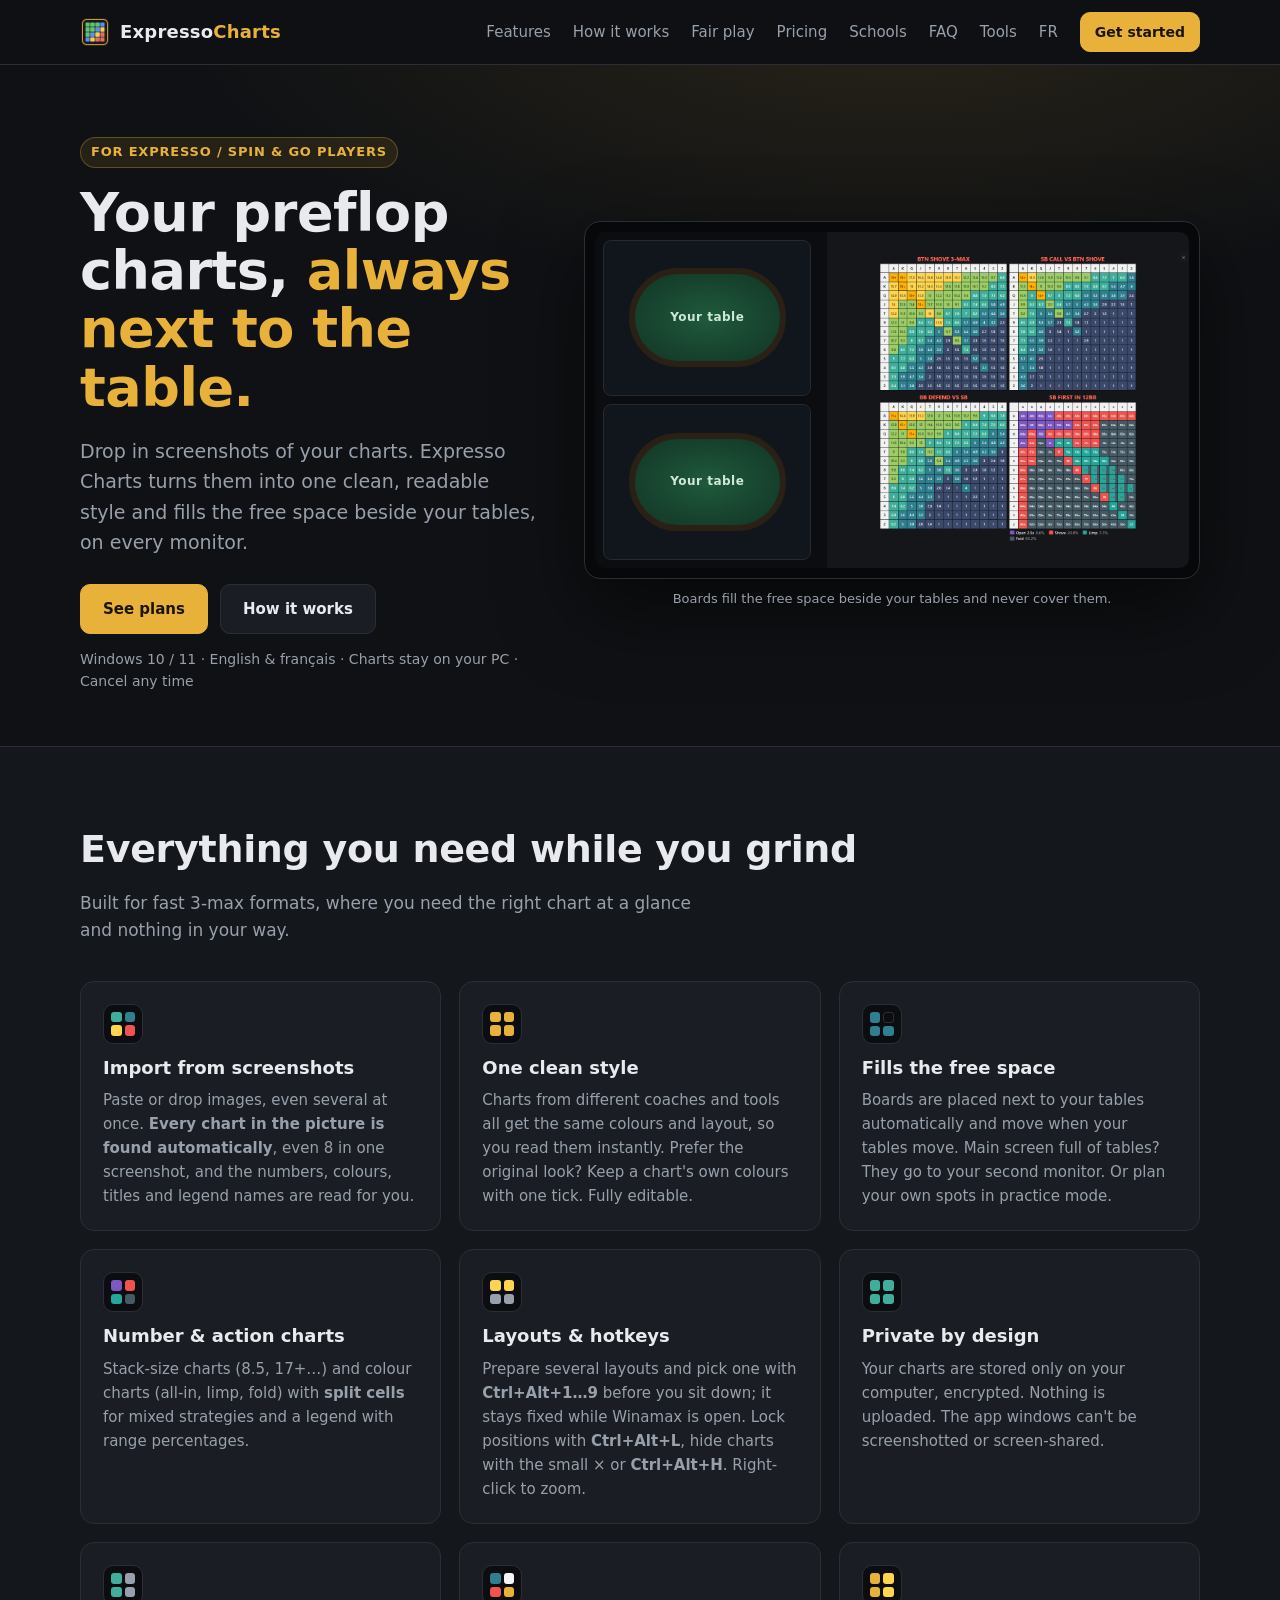
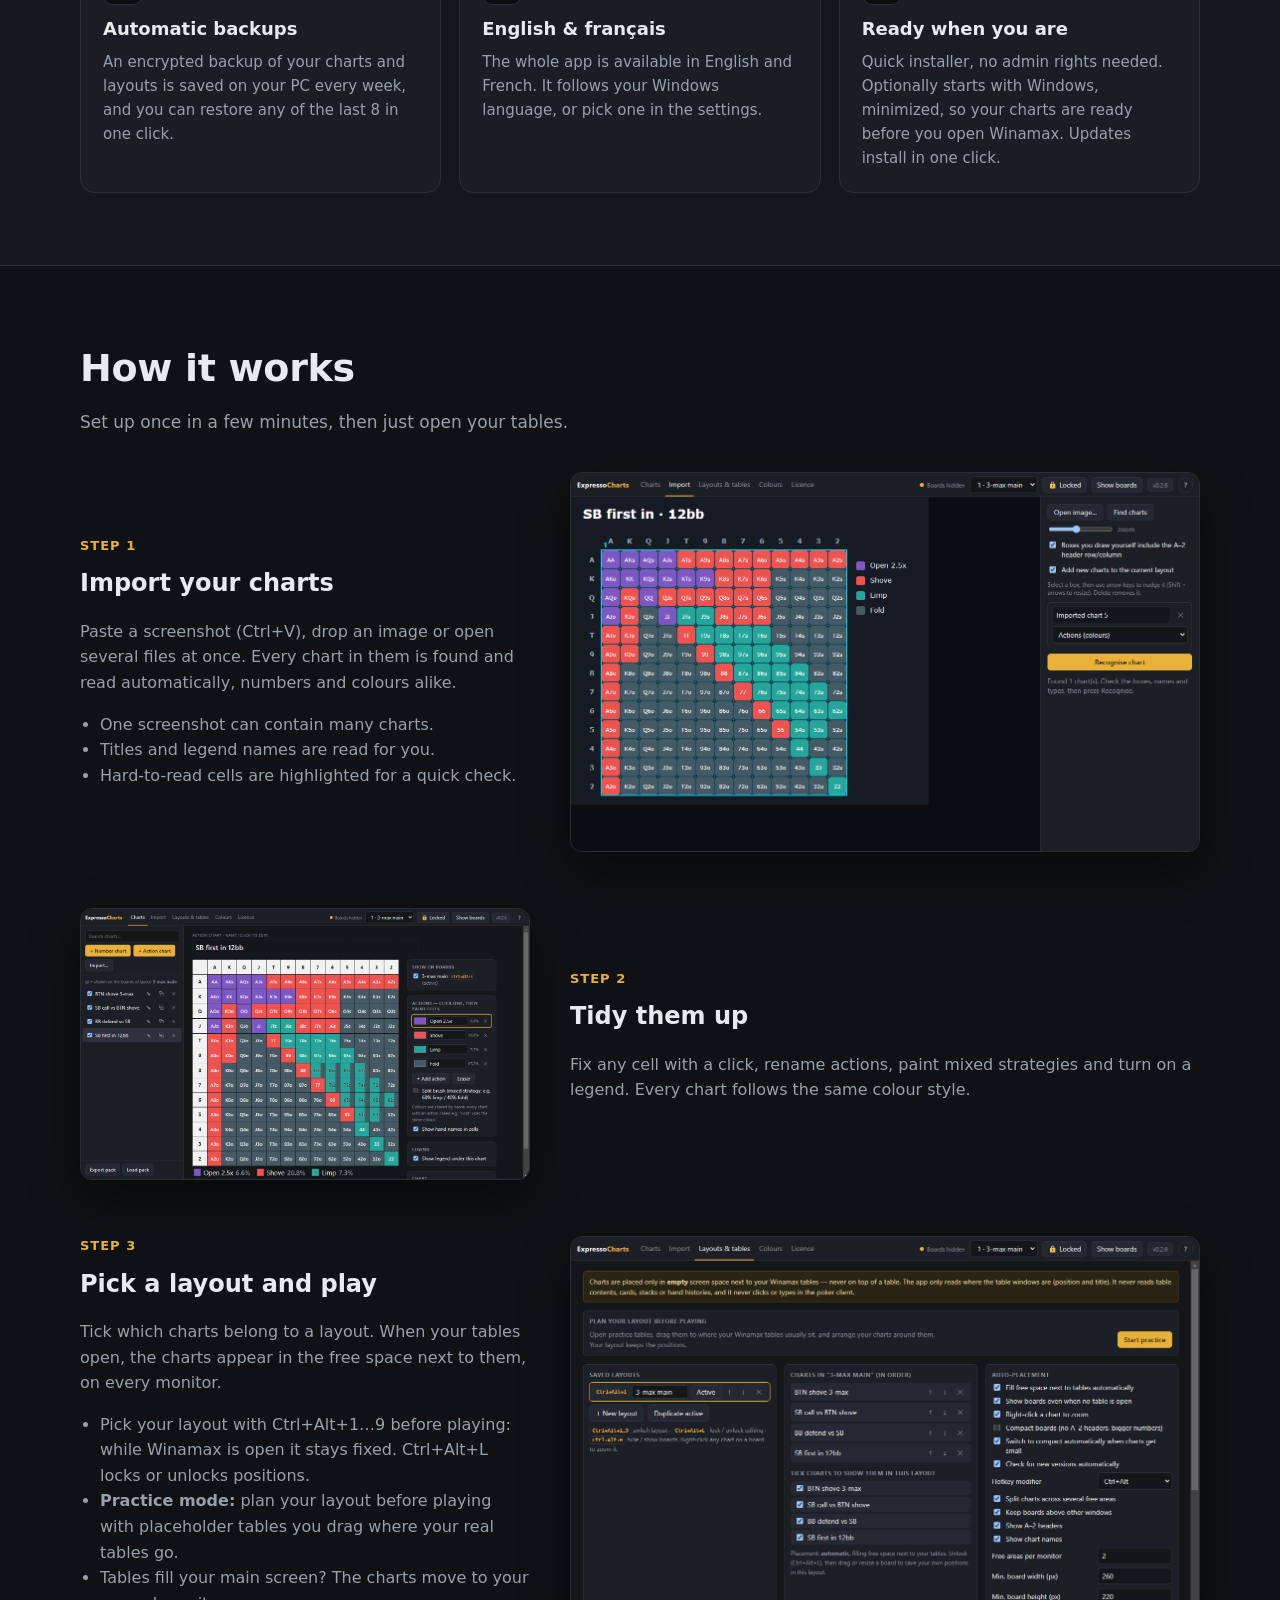
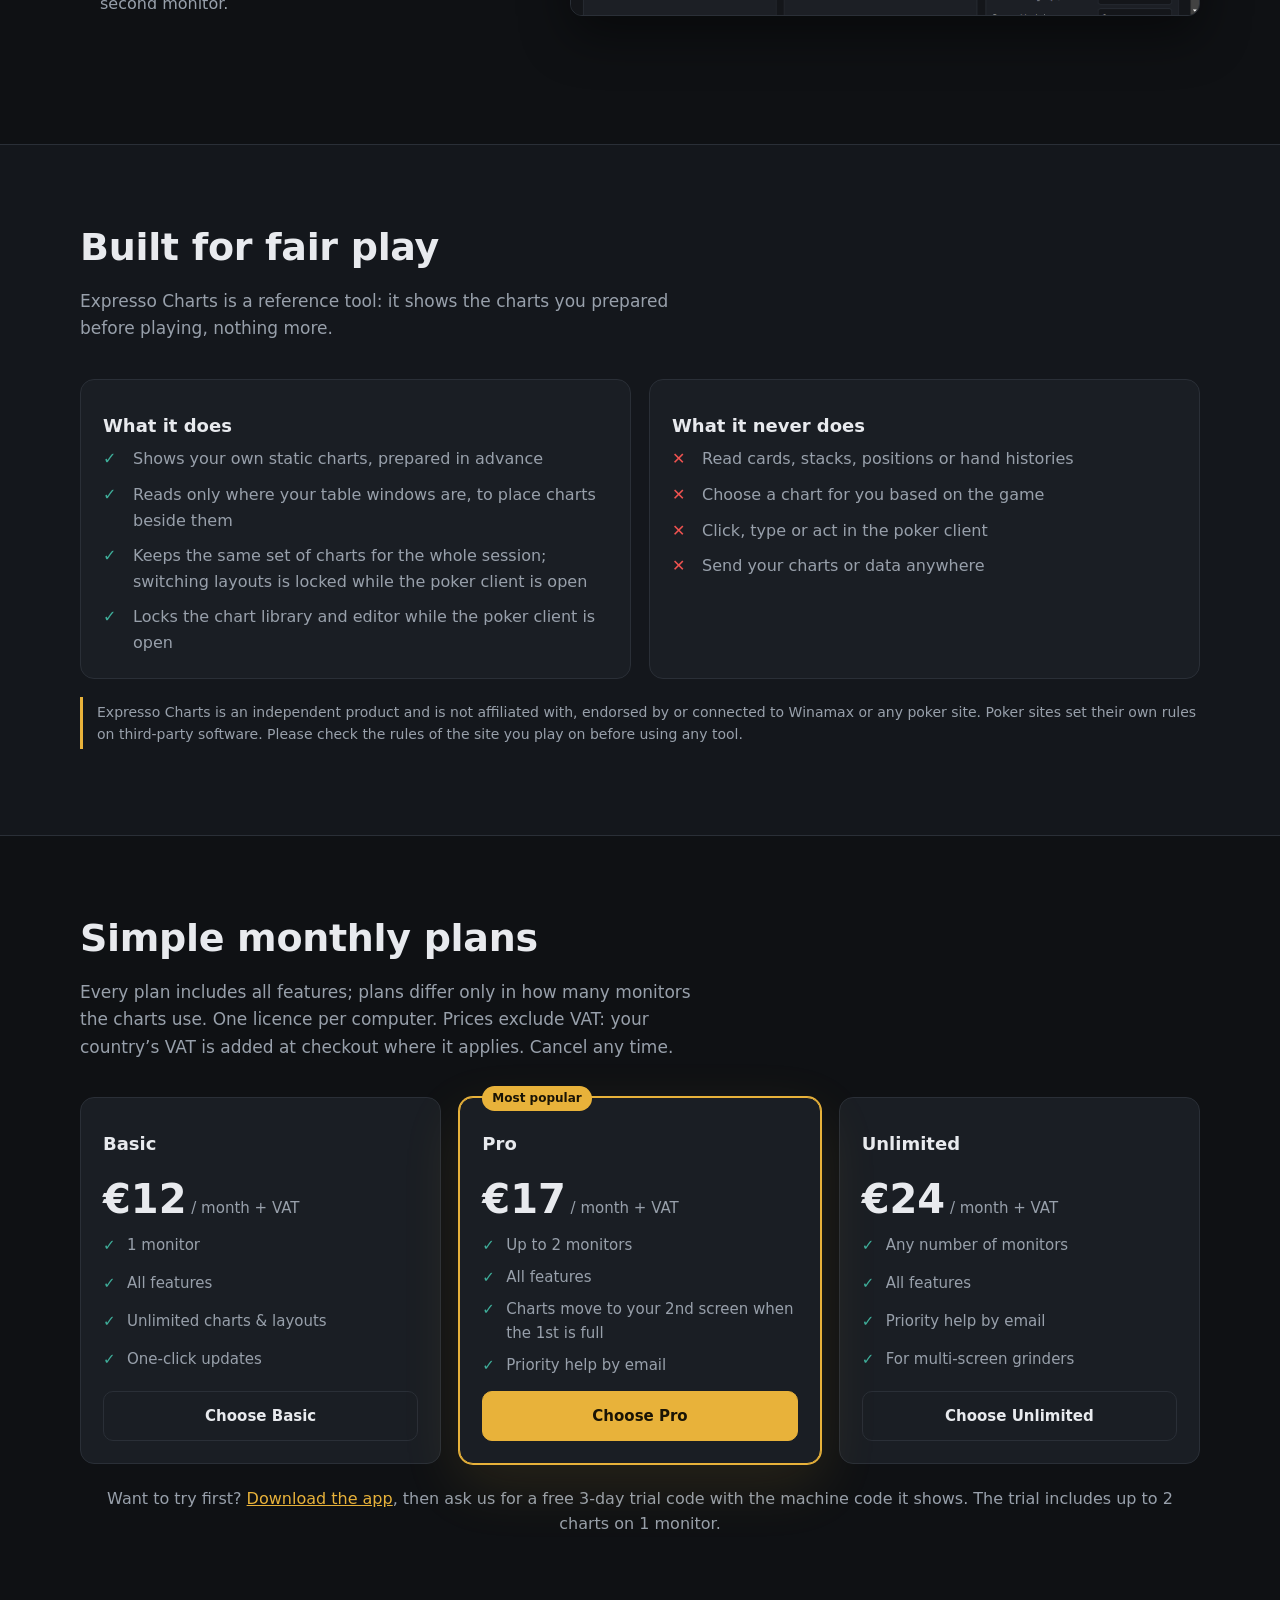
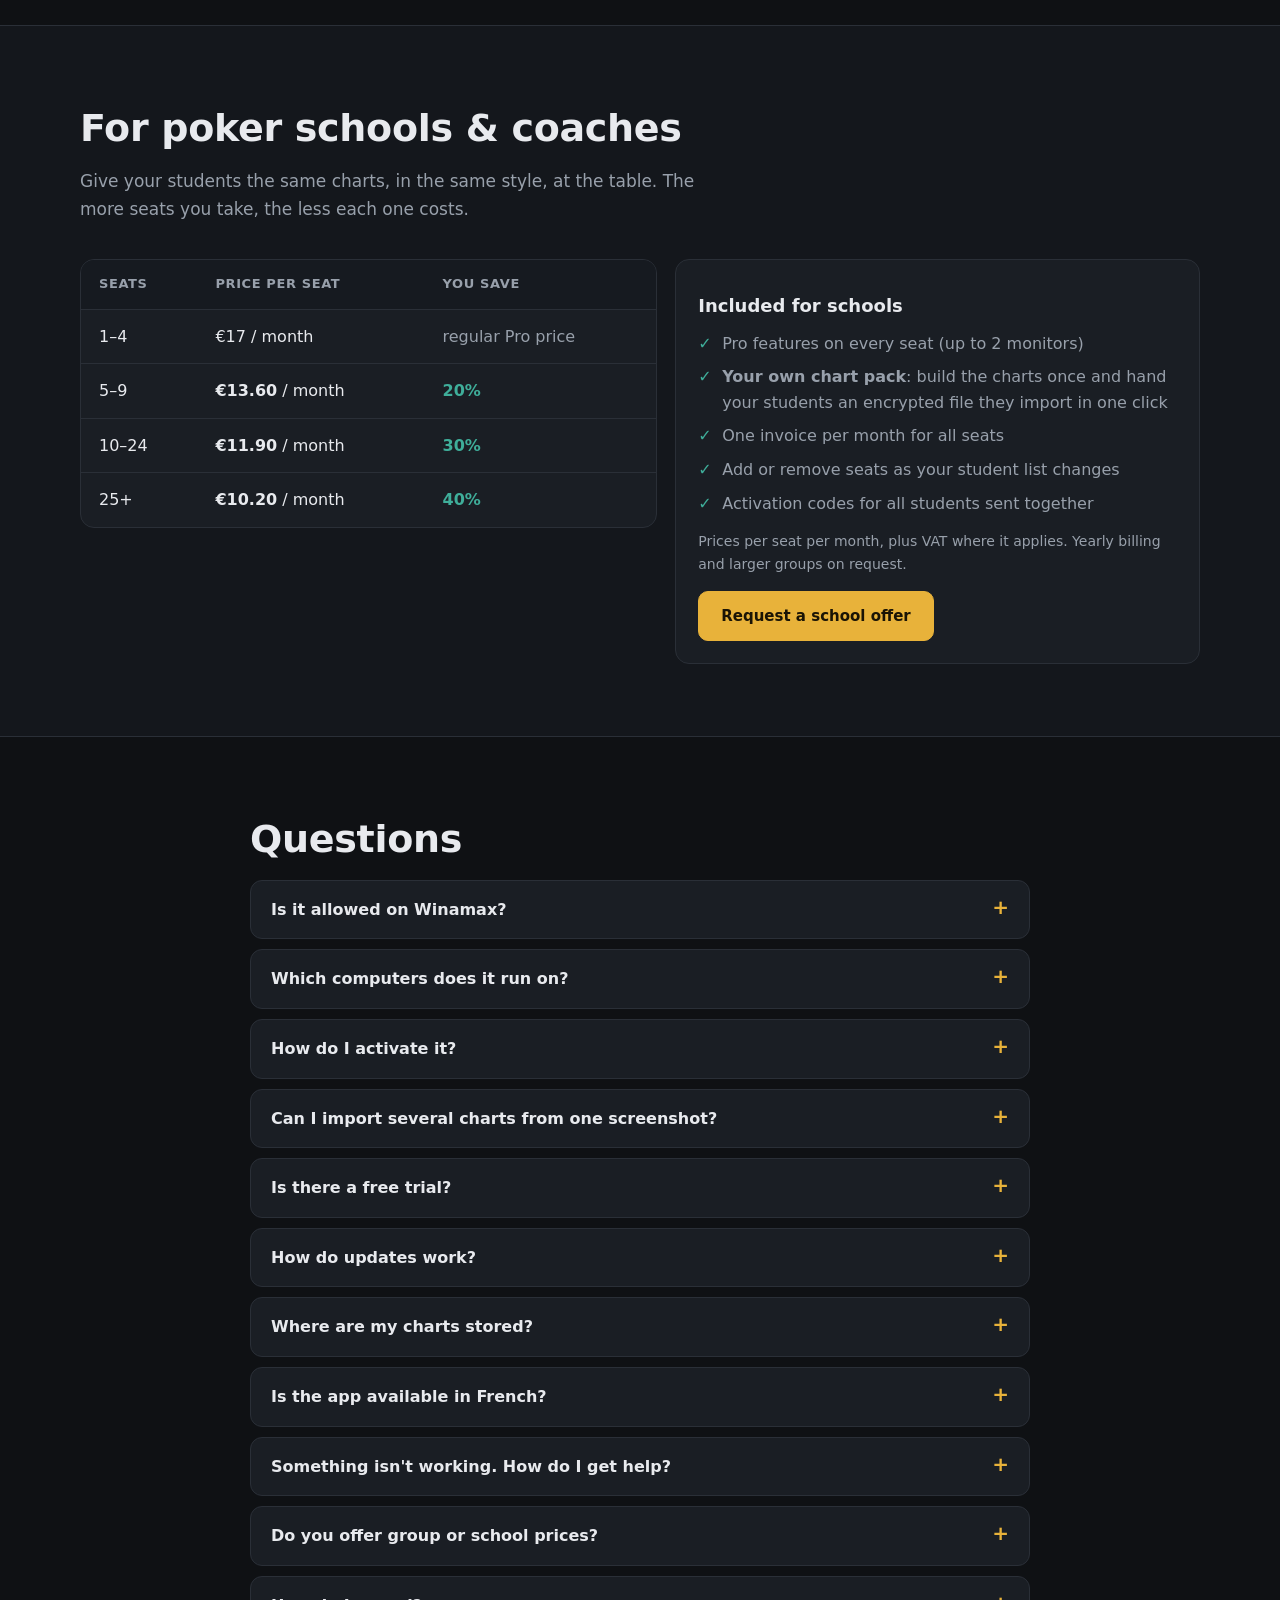
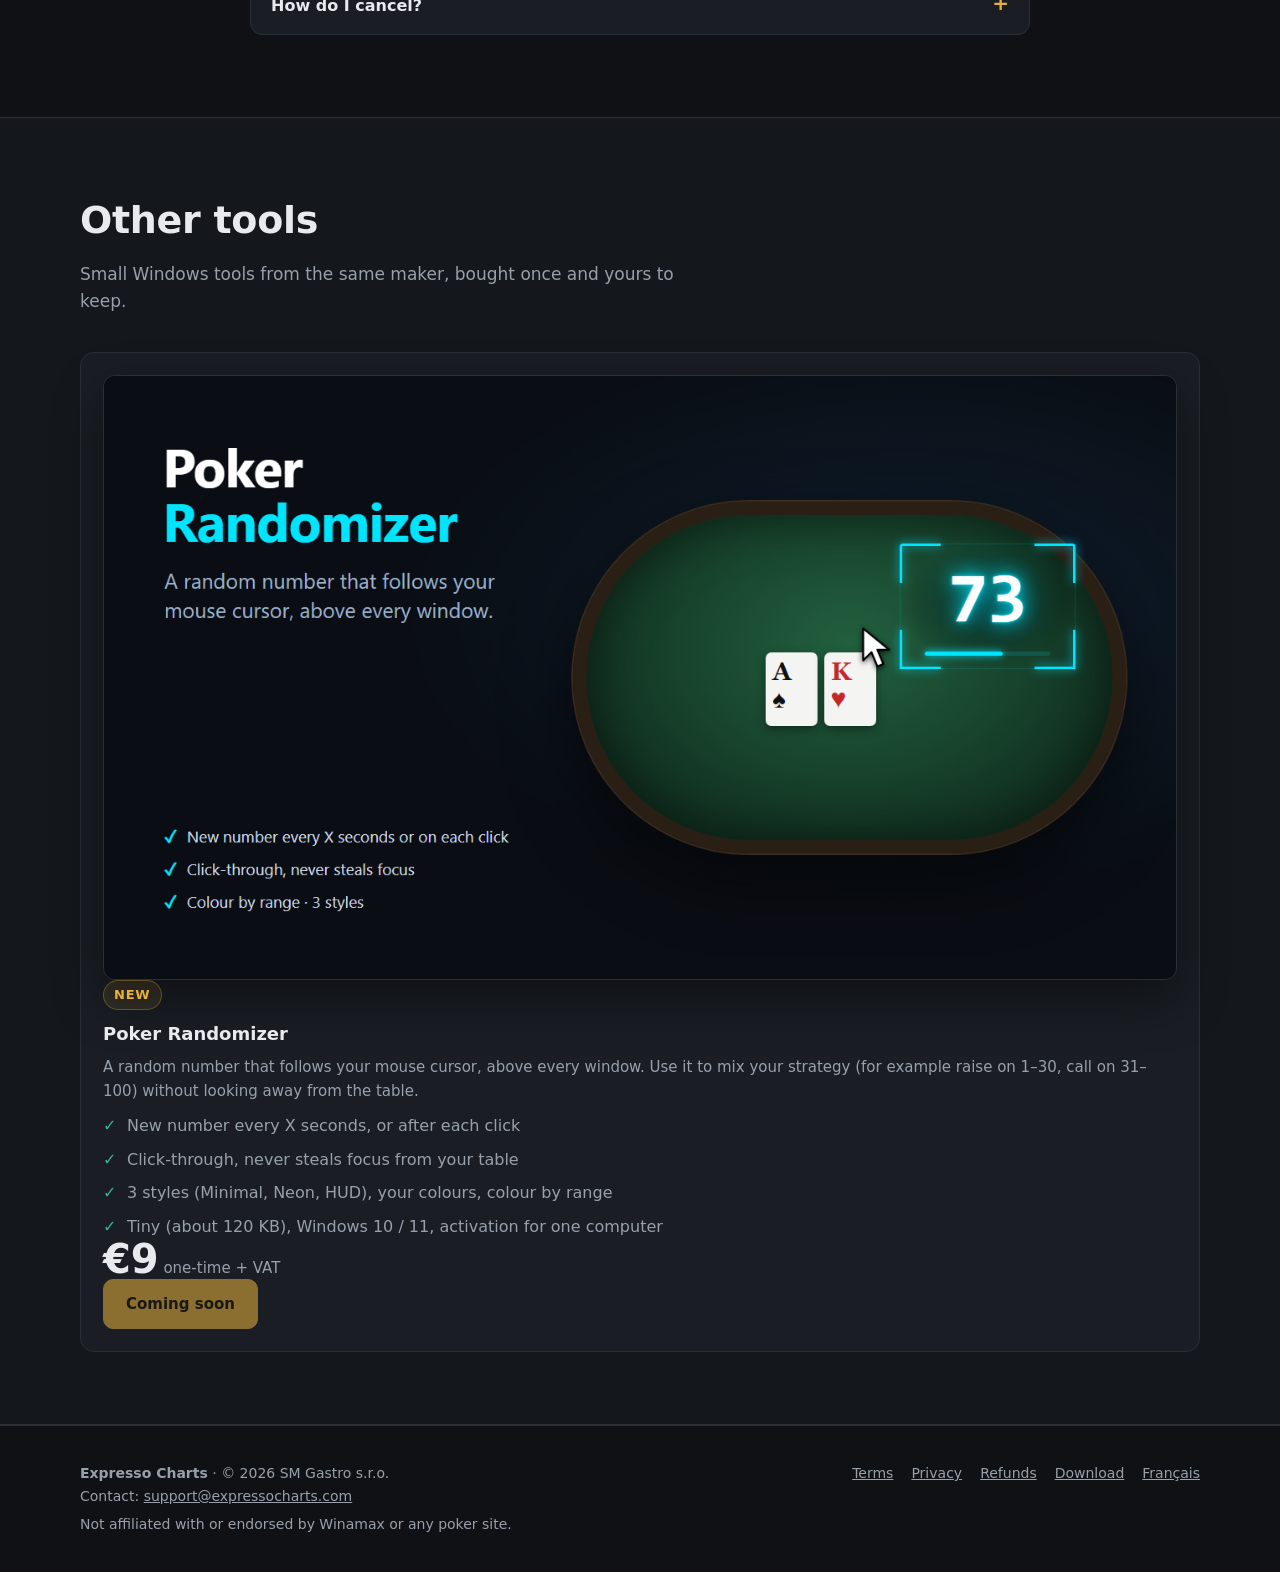
==== commit 8b2becc2: "Update index.html" ====
--- a/index.html
+++ b/index.html
@@ -11,7 +11,7 @@
 <link rel="alternate" hreflang="fr" href="fr/index.html">
 <link rel="alternate" hreflang="en" href="index.html">
 <link rel="icon" href="img/icon.png">
-<link rel="stylesheet" href="style.css?v=127205ea">
+<link rel="stylesheet" href="style.css?v=5961886d">
 </head>
 <body>
 
@@ -26,6 +26,7 @@
       <a href="#pricing">Pricing</a>
       <a href="#schools">Schools</a>
       <a href="#faq">FAQ</a>
+      <a href="#tools">Tools</a>
       <a href="fr/index.html" lang="fr" title="Version française">FR</a>
       <a class="btn small primary" href="#pricing">Get started</a>
     </nav>
@@ -309,6 +310,30 @@
       </details>
     </div>
   </section>
+  <section id="tools" class="alt">
+    <div class="wrap">
+      <h2>Other tools</h2>
+      <p class="section-lead">Small Windows tools from the same maker, bought once and yours to keep.</p>
+      <div class="tool card">
+        <img class="shot" src="img/randomizer-1.png" alt="Poker Randomizer: a glowing random number next to the mouse cursor over a poker table">
+        <div>
+          <span class="eyebrow">New</span>
+          <h3>Poker Randomizer</h3>
+          <p>A random number that follows your mouse cursor, above every window. Use it to mix your strategy (for example raise on 1–30, call on 31–100) without looking away from the table.</p>
+          <ul class="checks">
+            <li>New number every X seconds, or after each click</li>
+            <li>Click-through, never steals focus from your table</li>
+            <li>3 styles (Minimal, Neon, HUD), your colours, colour by range</li>
+            <li>Tiny (about 120 KB), Windows 10 / 11, activation for one computer</li>
+          </ul>
+          <div class="tool-buy">
+            <div class="amount">€9<small> one-time + VAT</small></div>
+            <a class="btn primary" data-plan="randomizer">Buy Poker Randomizer</a>
+          </div>
+        </div>
+      </div>
+    </div>
+  </section>
 </main>
 
 <footer>
@@ -328,6 +353,6 @@
   </div>
 </footer>
 
-<script src="site.js?v=dddf3c20"></script>
+<script src="site.js?v=4d59335e"></script>
 </body>
 </html>
--- a/style.css
+++ b/style.css
@@ -160,3 +160,12 @@
 ul.checks li::before { content: '✓'; position: absolute; left: 0; color: var(--green); font-weight: 800; }
 @media (max-width: 960px) { .school { grid-template-columns: 1fr; } }
 @media (max-width: 520px) { .tiers th, .tiers td { padding: 10px 10px; font-size: 14px; } }
+
+/* Contact dialog (school offers) */
+.contact-dlg { position: fixed; inset: 0; z-index: 50; display: flex; align-items: center; justify-content: center; background: rgba(0,0,0,.6); padding: 16px; }
+.contact-dlg .card { max-width: 440px; width: 100%; position: relative; }
+.contact-dlg h3 { margin-top: 0; }
+.contact-dlg .addr { display: flex; gap: 8px; align-items: center; margin: 14px 0; padding: 10px 12px; border: 1px solid var(--line); border-radius: 10px; background: var(--bg2); font-weight: 700; word-break: break-all; }
+.contact-dlg .addr span { flex: 1; }
+.contact-dlg .row { display: flex; gap: 10px; flex-wrap: wrap; }
+.contact-dlg .x { position: absolute; top: 10px; right: 12px; background: none; border: 0; color: var(--muted); font-size: 22px; cursor: pointer; }
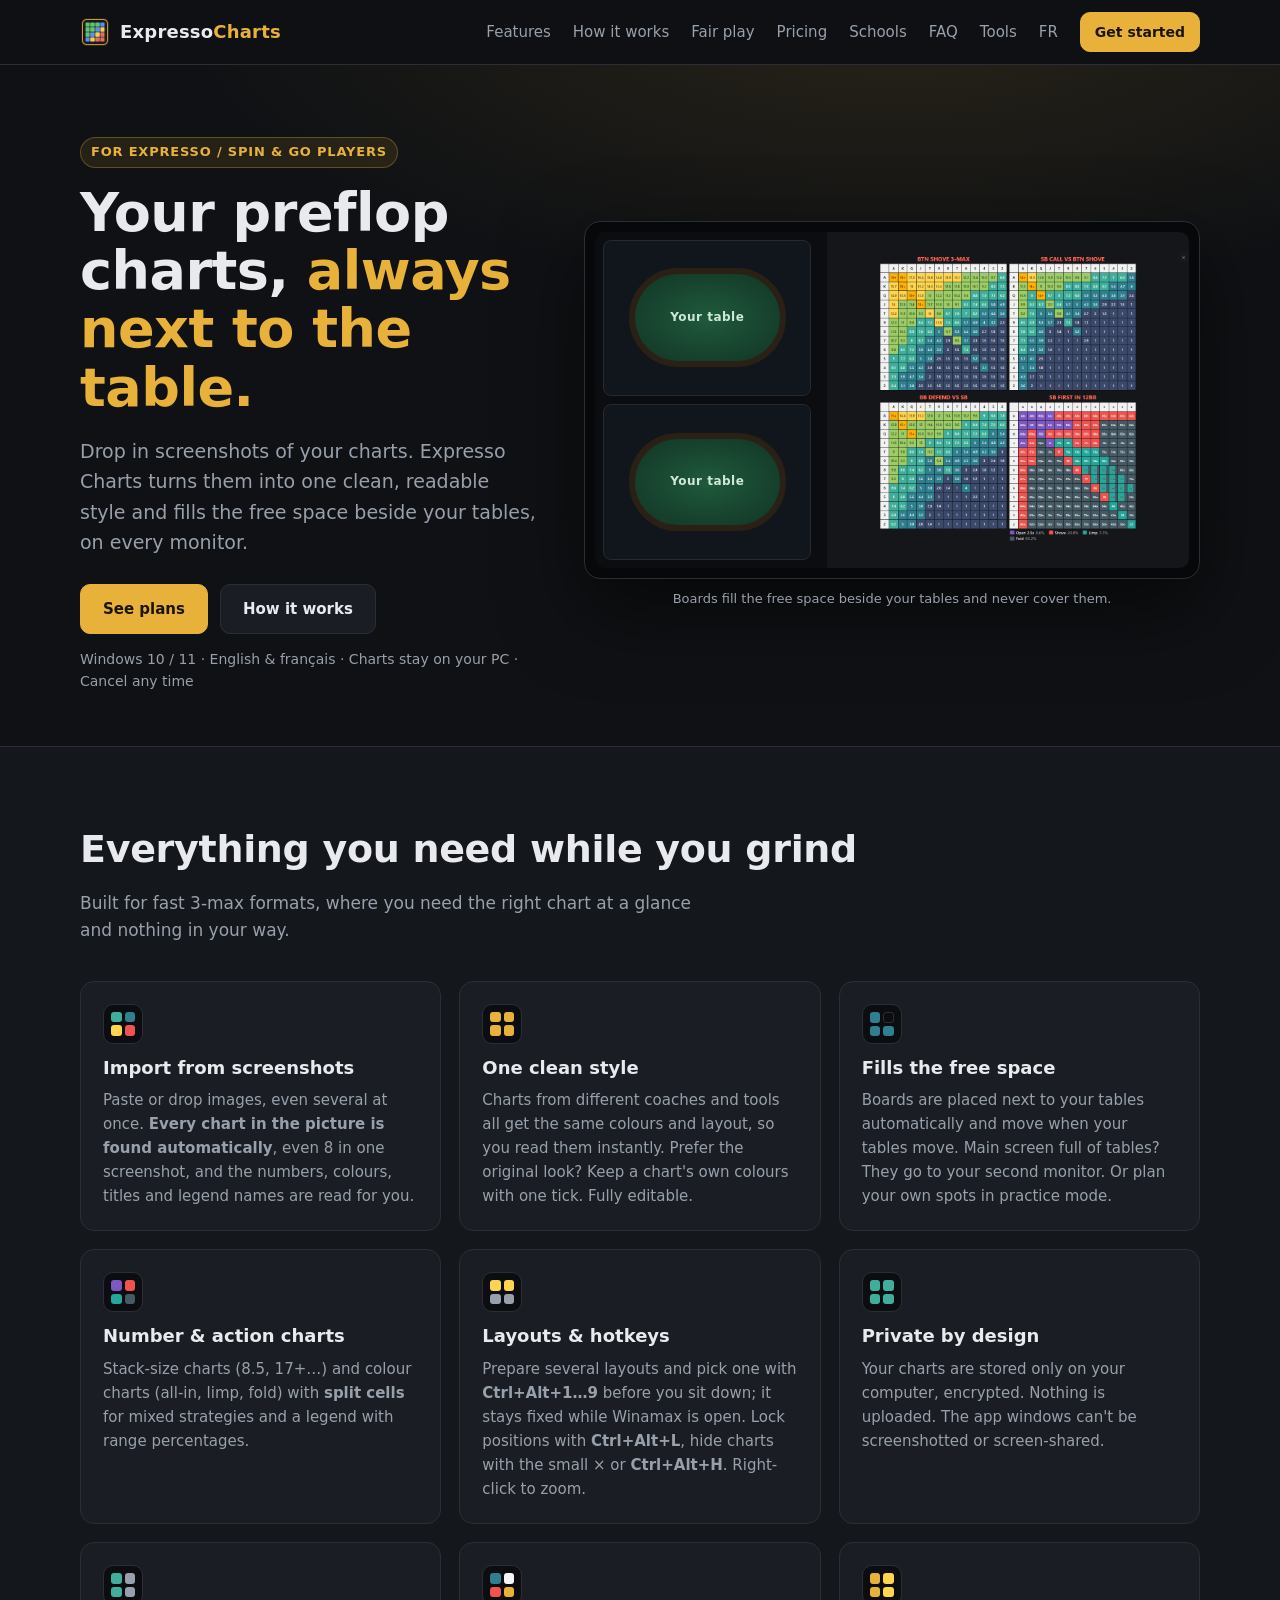
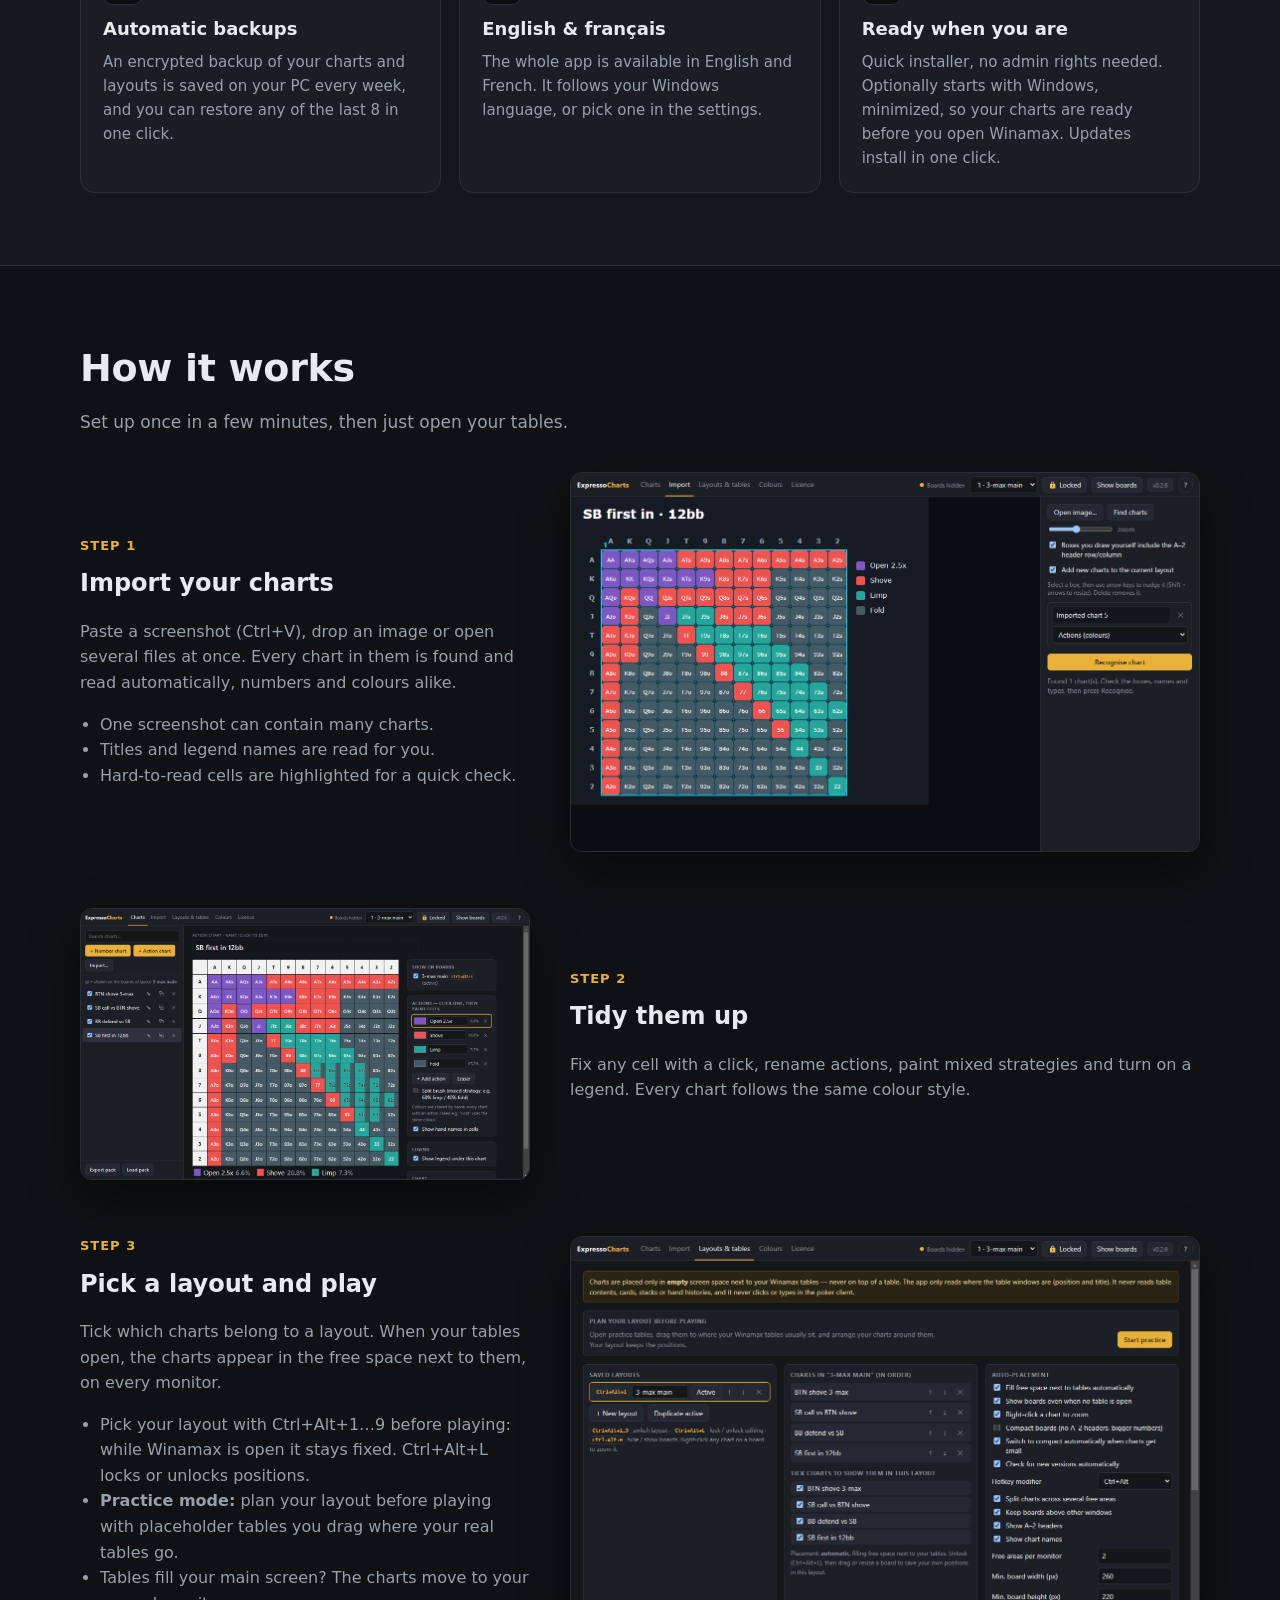
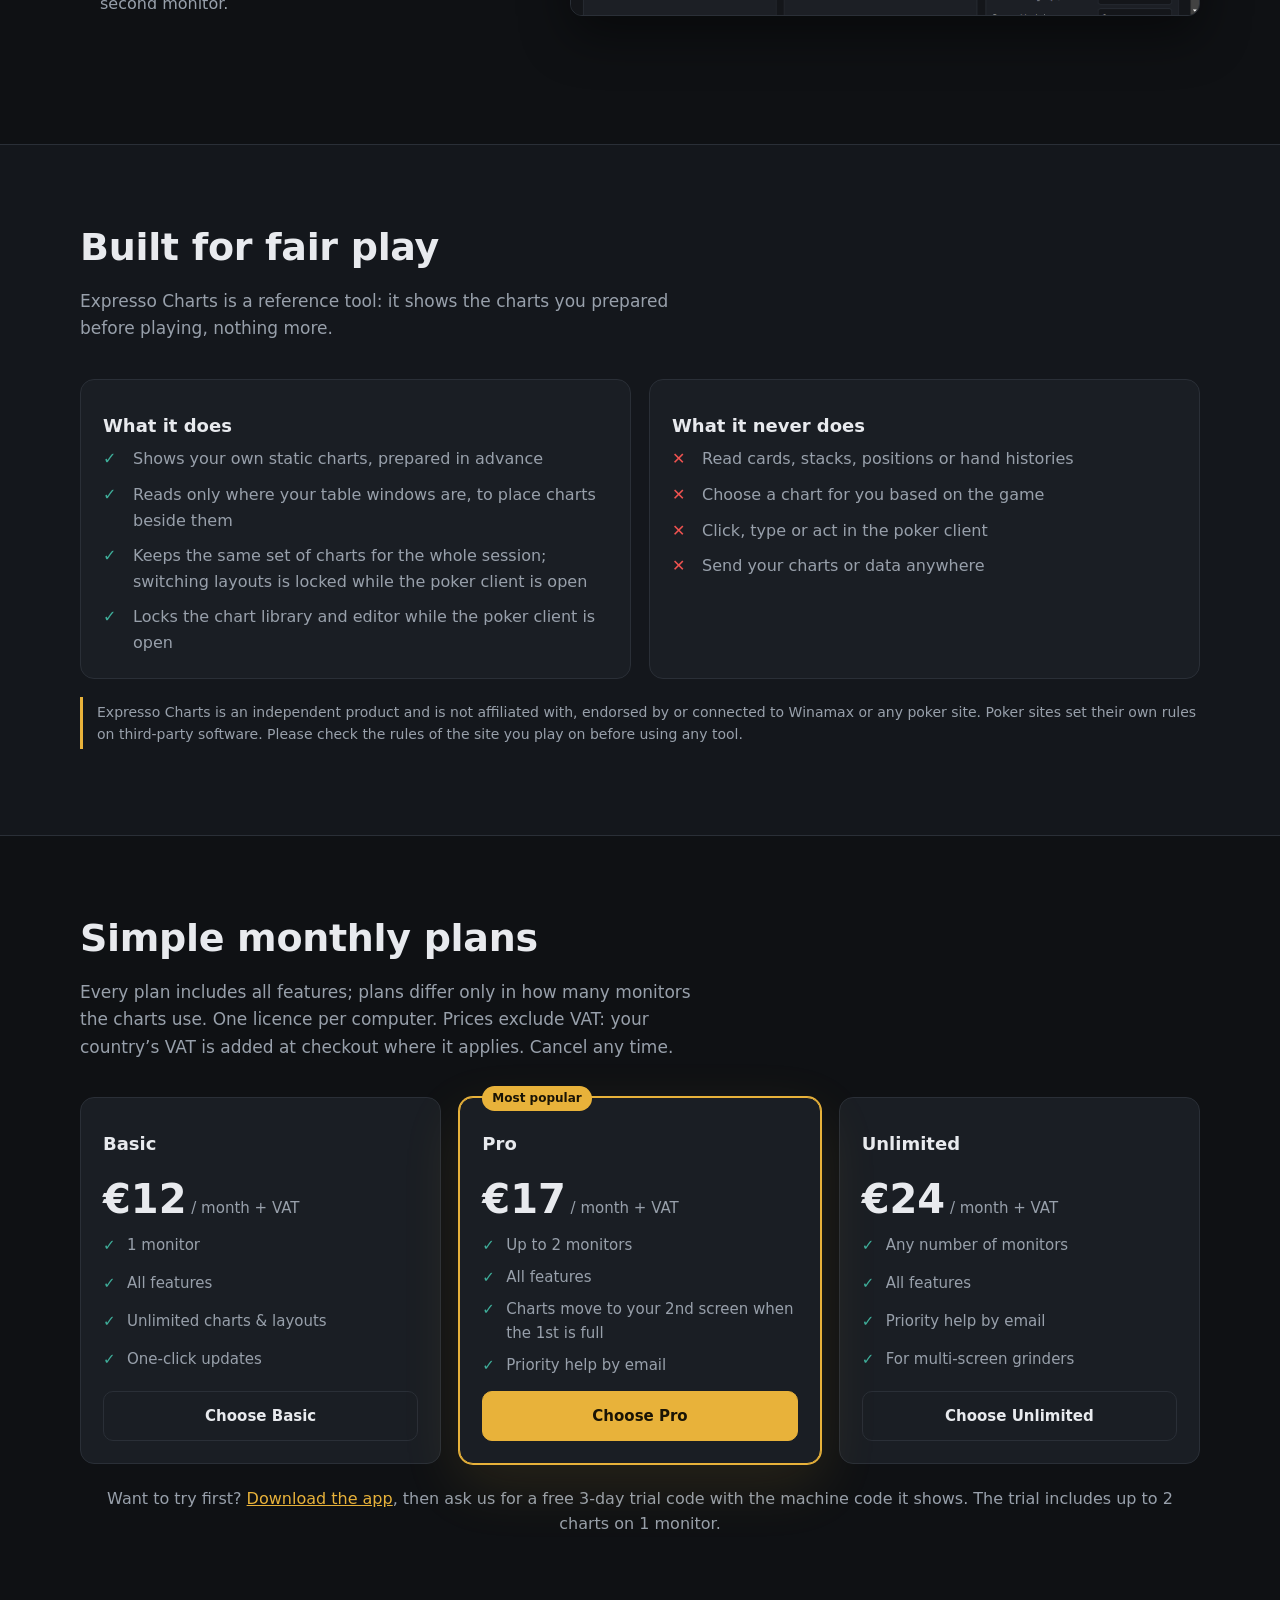
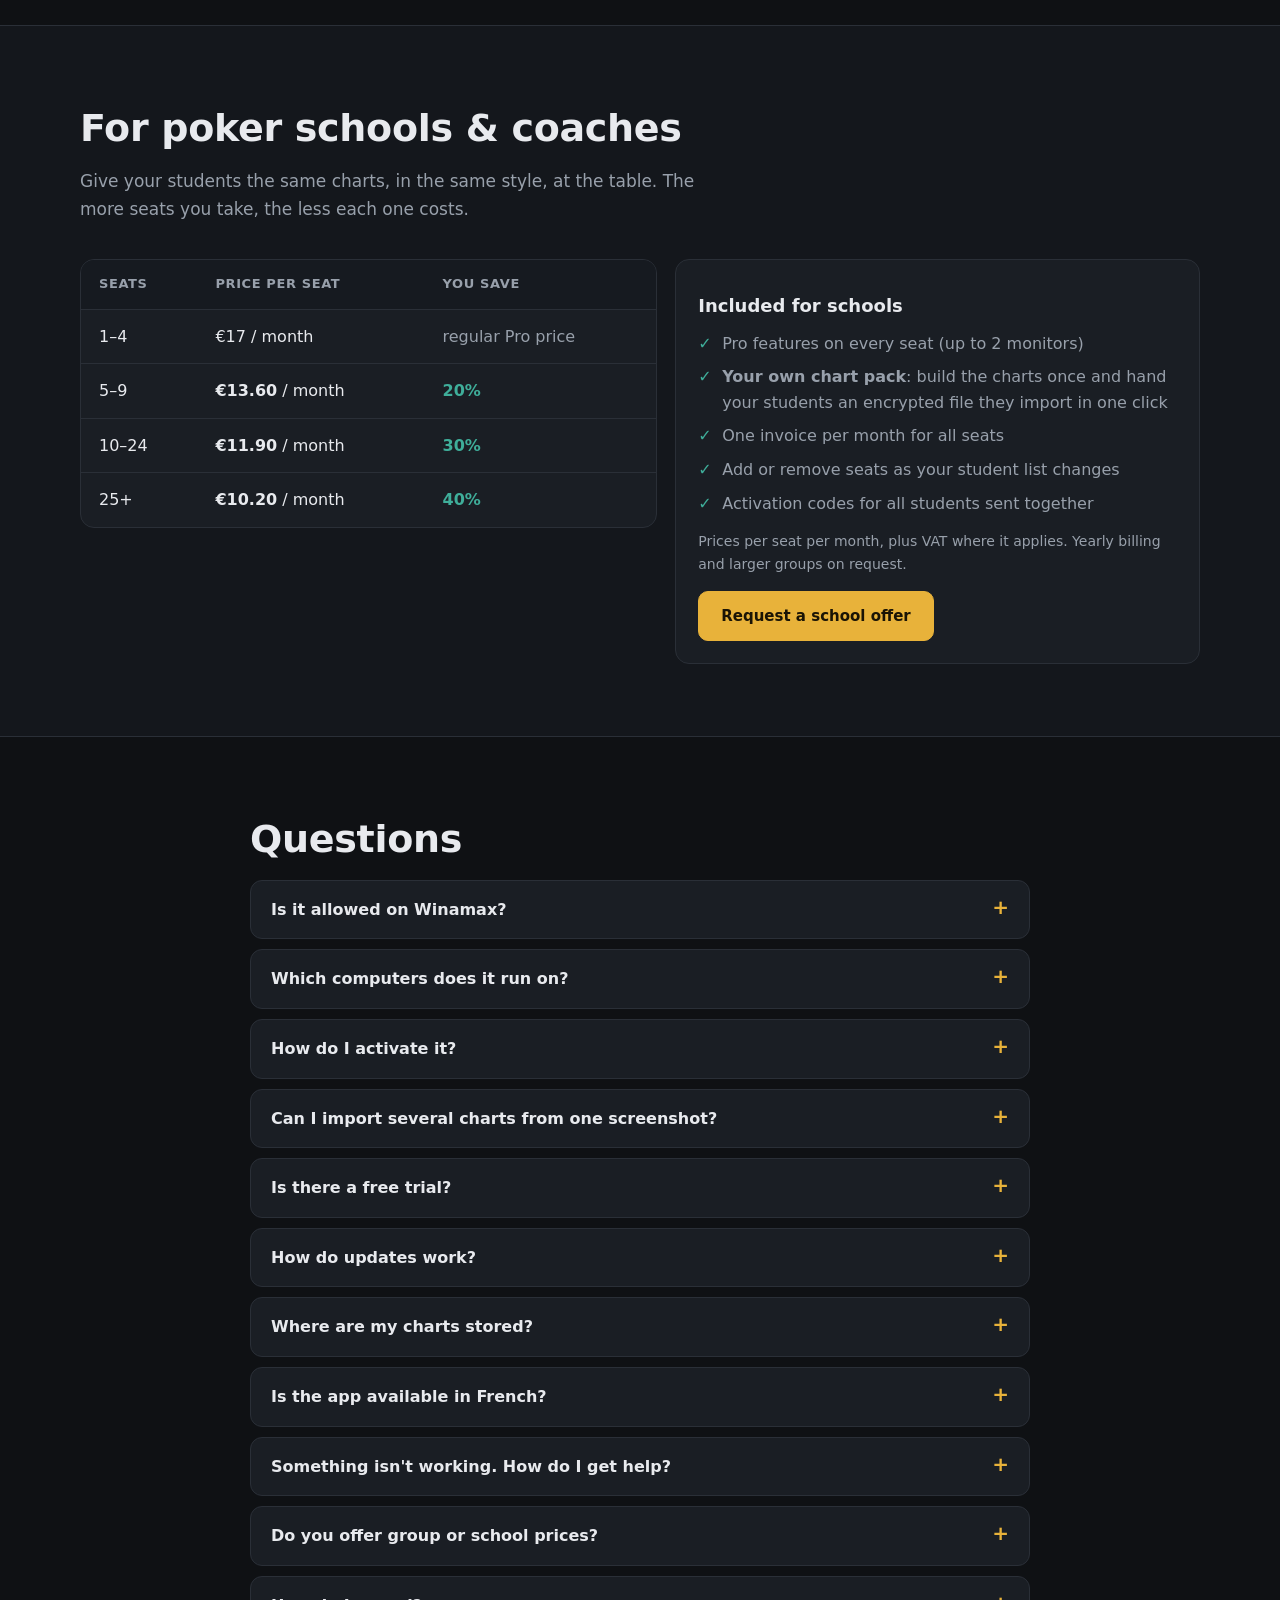
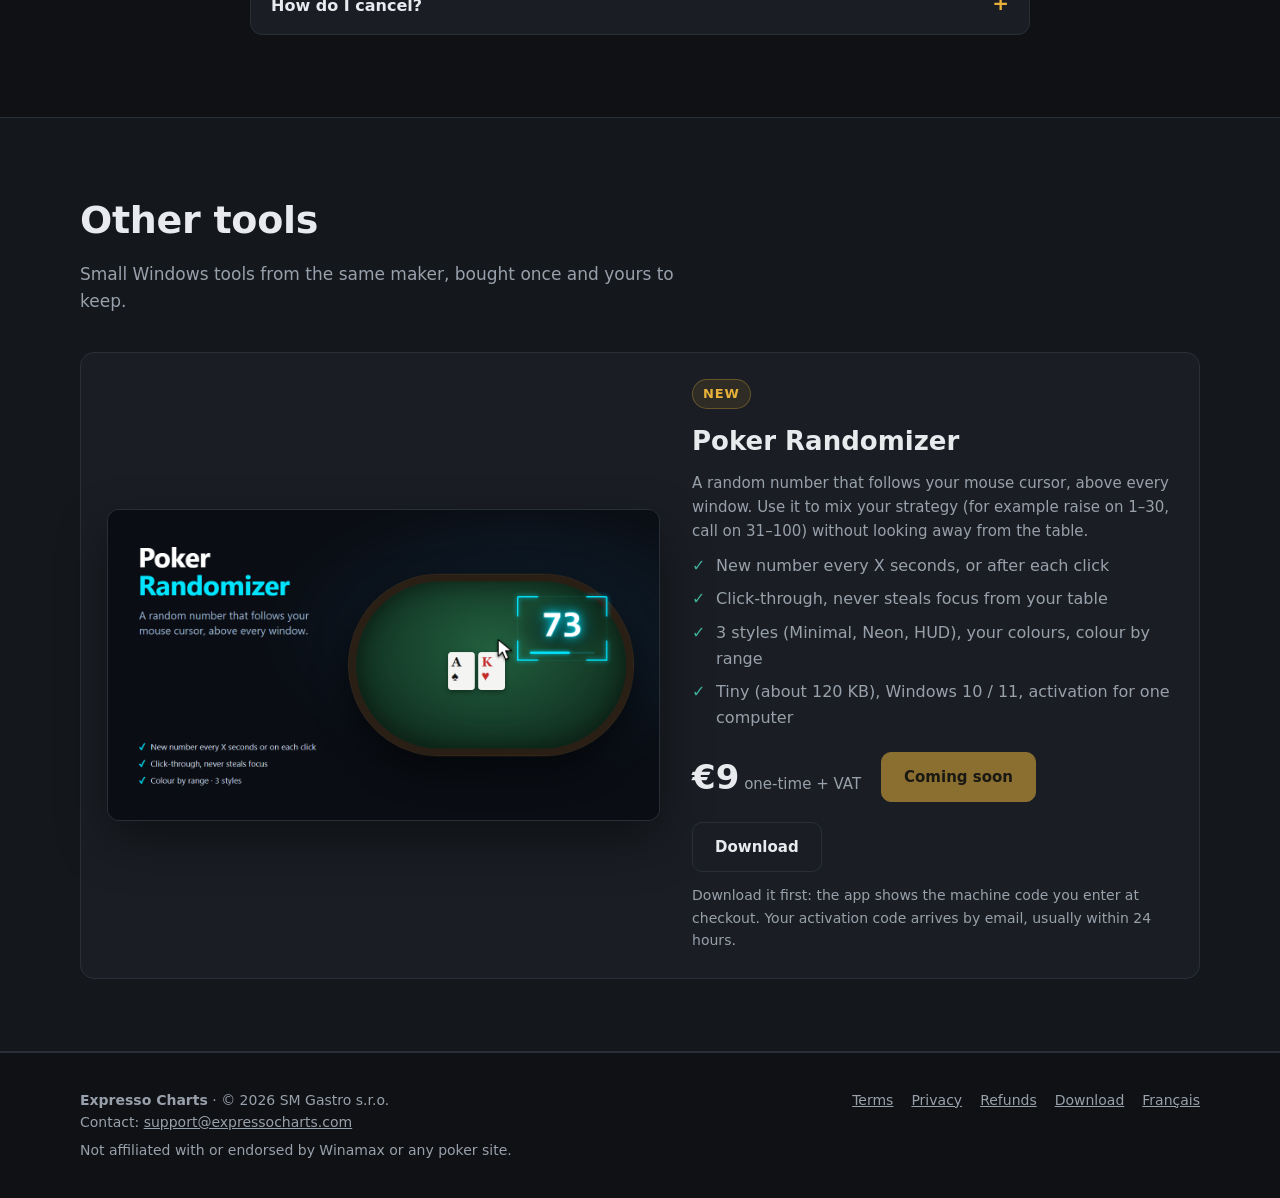
==== commit 76d84457: "Update index.html" ====
--- a/index.html
+++ b/index.html
@@ -1,358 +1,360 @@
-<!doctype html>
-<html lang="en">
-<head>
-<meta charset="utf-8">
-<meta name="viewport" content="width=device-width, initial-scale=1">
-<title>Expresso Charts · Preflop charts next to your Expresso tables</title>
-<meta name="description" content="Turn your preflop chart screenshots into one clean style and keep them next to your Expresso tables, on every monitor. Windows app with layouts, hotkeys and split strategies.">
-<meta property="og:title" content="Expresso Charts">
-<meta property="og:description" content="Your preflop charts, always next to the table.">
-<meta property="og:image" content="img/board.png">
-<link rel="alternate" hreflang="fr" href="fr/index.html">
-<link rel="alternate" hreflang="en" href="index.html">
-<link rel="icon" href="img/icon.png">
-<link rel="stylesheet" href="style.css?v=5961886d">
-</head>
-<body>
-
-<header class="top">
-  <div class="wrap">
-    <a class="logo" href="#"><img src="img/icon.png" alt=""><b>Expresso<span>Charts</span></b></a>
-    <button id="menu-btn" aria-label="Menu">☰</button>
-    <nav class="nav">
-      <a href="#features">Features</a>
-      <a href="#how">How it works</a>
-      <a href="#fair">Fair play</a>
-      <a href="#pricing">Pricing</a>
-      <a href="#schools">Schools</a>
-      <a href="#faq">FAQ</a>
-      <a href="#tools">Tools</a>
-      <a href="fr/index.html" lang="fr" title="Version française">FR</a>
-      <a class="btn small primary" href="#pricing">Get started</a>
-    </nav>
-  </div>
-</header>
-
-<main>
-  <section class="hero">
-    <div class="wrap">
-      <div>
-        <span class="eyebrow">For Expresso / Spin & Go players</span>
-        <h1>Your preflop charts, <em>always next to the table.</em></h1>
-        <p class="lead">Drop in screenshots of your charts. Expresso Charts turns them into one clean, readable style and fills the free space beside your tables, on every monitor.</p>
-        <div class="cta">
-          <a class="btn primary" href="#pricing">See plans</a>
-          <a class="btn" href="#how">How it works</a>
-        </div>
-        <p class="hero-note">Windows 10 / 11 · English &amp; français · Charts stay on your PC · Cancel any time</p>
-      </div>
-      <div>
-        <div class="screen">
-          <div class="screen-inner">
-            <div class="table-mock">
-              <div class="t"><span>Your table</span></div>
-              <div class="t"><span>Your table</span></div>
-            </div>
-            <div class="board-shot"><img src="img/board.png" alt="Chart board with four charts: three number charts and an action chart with legend"></div>
-          </div>
-        </div>
-        <p class="screen-caption">Boards fill the free space beside your tables and never cover them.</p>
-      </div>
-    </div>
-  </section>
-
-  <section id="features" class="alt">
-    <div class="wrap">
-      <h2>Everything you need while you grind</h2>
-      <p class="section-lead">Built for fast 3-max formats, where you need the right chart at a glance and nothing in your way.</p>
-      <div class="grid3">
-        <div class="card">
-          <div class="ico"><i style="background:var(--green)"></i><i style="background:var(--blue)"></i><i style="background:var(--yellow)"></i><i style="background:var(--red)"></i></div>
-          <h3>Import from screenshots</h3>
-          <p>Paste or drop images, even several at once. <b>Every chart in the picture is found automatically</b>, even 8 in one screenshot, and the numbers, colours, titles and legend names are read for you.</p>
-        </div>
-        <div class="card">
-          <div class="ico"><i style="background:var(--accent)"></i><i style="background:var(--accent)"></i><i style="background:var(--accent)"></i><i style="background:var(--accent)"></i></div>
-          <h3>One clean style</h3>
-          <p>Charts from different coaches and tools all get the same colours and layout, so you read them instantly. Prefer the original look? Keep a chart's own colours with one tick. Fully editable.</p>
-        </div>
-        <div class="card">
-          <div class="ico"><i style="background:var(--blue)"></i><i style="background:#0c0d10;border:1px solid var(--line)"></i><i style="background:var(--blue)"></i><i style="background:var(--blue)"></i></div>
-          <h3>Fills the free space</h3>
-          <p>Boards are placed next to your tables automatically and move when your tables move. Main screen full of tables? They go to your second monitor. Or plan your own spots in practice mode.</p>
-        </div>
-        <div class="card">
-          <div class="ico"><i style="background:#7e57c2"></i><i style="background:#ef5350"></i><i style="background:#26a69a"></i><i style="background:#455a64"></i></div>
-          <h3>Number & action charts</h3>
-          <p>Stack-size charts (8.5, 17+…) and colour charts (all-in, limp, fold) with <b>split cells</b> for mixed strategies and a legend with range percentages.</p>
-        </div>
-        <div class="card">
-          <div class="ico"><i style="background:var(--yellow)"></i><i style="background:var(--yellow)"></i><i style="background:var(--muted)"></i><i style="background:var(--muted)"></i></div>
-          <h3>Layouts & hotkeys</h3>
-          <p>Prepare several layouts and pick one with <b>Ctrl+Alt+1…9</b> before you sit down; it stays fixed while Winamax is open. Lock positions with <b>Ctrl+Alt+L</b>, hide charts with the small × or <b>Ctrl+Alt+H</b>. Right-click to zoom.</p>
-        </div>
-        <div class="card">
-          <div class="ico"><i style="background:var(--green)"></i><i style="background:var(--green)"></i><i style="background:var(--green)"></i><i style="background:var(--green)"></i></div>
-          <h3>Private by design</h3>
-          <p>Your charts are stored only on your computer, encrypted. Nothing is uploaded. The app windows can't be screenshotted or screen-shared.</p>
-        </div>
-        <div class="card">
-          <div class="ico"><i style="background:var(--green)"></i><i style="background:var(--muted)"></i><i style="background:var(--green)"></i><i style="background:var(--muted)"></i></div>
-          <h3>Automatic backups</h3>
-          <p>An encrypted backup of your charts and layouts is saved on your PC every week, and you can restore any of the last 8 in one click.</p>
-        </div>
-        <div class="card">
-          <div class="ico"><i style="background:var(--blue)"></i><i style="background:#f5f5f5"></i><i style="background:var(--red)"></i><i style="background:var(--accent)"></i></div>
-          <h3>English &amp; français</h3>
-          <p>The whole app is available in English and French. It follows your Windows language, or pick one in the settings.</p>
-        </div>
-        <div class="card">
-          <div class="ico"><i style="background:var(--accent)"></i><i style="background:var(--yellow)"></i><i style="background:var(--accent)"></i><i style="background:var(--yellow)"></i></div>
-          <h3>Ready when you are</h3>
-          <p>Quick installer, no admin rights needed. Optionally starts with Windows, minimized, so your charts are ready before you open Winamax. Updates install in one click.</p>
-        </div>
-      </div>
-    </div>
-  </section>
-
-  <section id="how">
-    <div class="wrap">
-      <h2>How it works</h2>
-      <p class="section-lead">Set up once in a few minutes, then just open your tables.</p>
-
-      <div class="step">
-        <div class="step-text">
-          <div class="step-num">Step 1</div>
-          <h3>Import your charts</h3>
-          <p>Paste a screenshot (Ctrl+V), drop an image or open several files at once. Every chart in them is found and read automatically, numbers and colours alike.</p>
-          <ul>
-            <li>One screenshot can contain many charts.</li>
-            <li>Titles and legend names are read for you.</li>
-            <li>Hard-to-read cells are highlighted for a quick check.</li>
-          </ul>
-        </div>
-        <img class="shot" src="img/import.png" alt="Import screen with a chart found automatically" loading="lazy">
-      </div>
-
-      <div class="step">
-        <div class="step-text">
-          <div class="step-num">Step 2</div>
-          <h3>Tidy them up</h3>
-          <p>Fix any cell with a click, rename actions, paint mixed strategies and turn on a legend. Every chart follows the same colour style.</p>
-        </div>
-        <img class="shot" src="img/editor.png" alt="Chart editor with an action chart, split cells and legend" loading="lazy">
-      </div>
-
-      <div class="step">
-        <div class="step-text">
-          <div class="step-num">Step 3</div>
-          <h3>Pick a layout and play</h3>
-          <p>Tick which charts belong to a layout. When your tables open, the charts appear in the free space next to them, on every monitor.</p>
-          <ul>
-            <li>Pick your layout with Ctrl+Alt+1…9 before playing: while Winamax is open it stays fixed. Ctrl+Alt+L locks or unlocks positions.</li>
-            <li><b>Practice mode:</b> plan your layout before playing with placeholder tables you drag where your real tables go.</li>
-            <li>Tables fill your main screen? The charts move to your second monitor.</li>
-          </ul>
-        </div>
-        <img class="shot" src="img/layouts.png" alt="Layouts screen with hotkeys and placement settings" loading="lazy">
-      </div>
-    </div>
-  </section>
-
-  <section id="fair" class="alt">
-    <div class="wrap">
-      <h2>Built for fair play</h2>
-      <p class="section-lead">Expresso Charts is a reference tool: it shows the charts you prepared before playing, nothing more.</p>
-      <div class="fair">
-        <div class="card yes">
-          <h3>What it does</h3>
-          <ul>
-            <li>Shows your own static charts, prepared in advance</li>
-            <li>Reads only where your table windows are, to place charts beside them</li>
-            <li>Keeps the same set of charts for the whole session; switching layouts is locked while the poker client is open</li>
-            <li>Locks the chart library and editor while the poker client is open</li>
-          </ul>
-        </div>
-        <div class="card no">
-          <h3>What it never does</h3>
-          <ul>
-            <li>Read cards, stacks, positions or hand histories</li>
-            <li>Choose a chart for you based on the game</li>
-            <li>Click, type or act in the poker client</li>
-            <li>Send your charts or data anywhere</li>
-          </ul>
-        </div>
-      </div>
-      <p class="disclaimer">Expresso Charts is an independent product and is not affiliated with, endorsed by or connected to Winamax or any poker site. Poker sites set their own rules on third-party software. Please check the rules of the site you play on before using any tool.</p>
-    </div>
-  </section>
-
-  <section id="pricing">
-    <div class="wrap">
-      <h2>Simple monthly plans</h2>
-      <p class="section-lead">Every plan includes all features; plans differ only in how many monitors the charts use. One licence per computer. Prices exclude VAT: your country’s VAT is added at checkout where it applies. Cancel any time.</p>
-      <div class="prices">
-        <div class="card price">
-          <h3>Basic</h3>
-          <div class="amount">€12<small> / month + VAT</small></div>
-          <ul>
-            <li>1 monitor</li>
-            <li>All features</li>
-            <li>Unlimited charts & layouts</li>
-            <li>One-click updates</li>
-          </ul>
-          <a class="btn" data-plan="basic">Choose Basic</a>
-        </div>
-        <div class="card price featured">
-          <span class="badge">Most popular</span>
-          <h3>Pro</h3>
-          <div class="amount">€17<small> / month + VAT</small></div>
-          <ul>
-            <li>Up to 2 monitors</li>
-            <li>All features</li>
-            <li>Charts move to your 2nd screen when the 1st is full</li>
-            <li>Priority help by email</li>
-          </ul>
-          <a class="btn primary" data-plan="pro">Choose Pro</a>
-        </div>
-        <div class="card price">
-          <h3>Unlimited</h3>
-          <div class="amount">€24<small> / month + VAT</small></div>
-          <ul>
-            <li>Any number of monitors</li>
-            <li>All features</li>
-            <li>Priority help by email</li>
-            <li>For multi-screen grinders</li>
-          </ul>
-          <a class="btn" data-plan="unlimited">Choose Unlimited</a>
-        </div>
-      </div>
-      <p class="trial">Want to try first? <a data-download href="#">Download the app</a>, then ask us for a free 3-day trial code with the machine code it shows. The trial includes up to 2 charts on 1 monitor.</p>
-    </div>
-  </section>
-
-  <section id="schools" class="alt">
-    <div class="wrap">
-      <h2>For poker schools & coaches</h2>
-      <p class="section-lead">Give your students the same charts, in the same style, at the table. The more seats you take, the less each one costs.</p>
-      <div class="school">
-        <table class="tiers">
-          <thead><tr><th>Seats</th><th>Price per seat</th><th>You save</th></tr></thead>
-          <tbody>
-            <tr><td>1–4</td><td>€17 / month</td><td class="muted">regular Pro price</td></tr>
-            <tr><td>5–9</td><td><b>€13.60</b> / month</td><td class="save">20%</td></tr>
-            <tr><td>10–24</td><td><b>€11.90</b> / month</td><td class="save">30%</td></tr>
-            <tr><td>25+</td><td><b>€10.20</b> / month</td><td class="save">40%</td></tr>
-          </tbody>
-        </table>
-        <div class="card">
-          <h3>Included for schools</h3>
-          <ul class="checks">
-            <li>Pro features on every seat (up to 2 monitors)</li>
-            <li><b>Your own chart pack</b>: build the charts once and hand your students an encrypted file they import in one click</li>
-            <li>One invoice per month for all seats</li>
-            <li>Add or remove seats as your student list changes</li>
-            <li>Activation codes for all students sent together</li>
-          </ul>
-          <p class="muted" style="font-size:14px;margin:14px 0 0">Prices per seat per month, plus VAT where it applies. Yearly billing and larger groups on request.</p>
-          <a class="btn primary" style="margin-top:16px" data-school href="#">Request a school offer</a>
-        </div>
-      </div>
-    </div>
-  </section>
-
-  <section id="faq">
-    <div class="wrap" style="max-width:820px">
-      <h2>Questions</h2>
-      <details>
-        <summary>Is it allowed on Winamax?</summary>
-        <p>Expresso Charts only shows static charts you prepared yourself, never reads the game, never picks a chart for you and locks the chart editor while the poker client is open. Each poker site sets its own rules and can change them, so please check the current rules of the site you play on; you are responsible for how you use the software.</p>
-      </details>
-      <details>
-        <summary>Which computers does it run on?</summary>
-        <p>Windows 10 and Windows 11 (64-bit). Install it with the small installer (no admin rights needed), or use the portable version if you prefer a single file that runs without installing.</p>
-      </details>
-      <details>
-        <summary>How do I activate it?</summary>
-        <p>After you subscribe, follow the activation steps in your purchase email: start the app, open the Licence page and enter your code there. Each licence works on one computer at a time.</p>
-      </details>
-      <details>
-        <summary>Can I import several charts from one screenshot?</summary>
-        <p>Yes. The app finds every chart grid in the picture automatically, even a sheet with eight charts, and reads each one. You can still draw a box by hand if a chart is missed.</p>
-      </details>
-      <details>
-        <summary>Is there a free trial?</summary>
-        <p>Yes: 3 days, with up to 2 charts on 1 monitor, so you can see how it works with your own charts and tables. Download the app and send us the machine code it shows to get a trial code.</p>
-      </details>
-      <details>
-        <summary>How do updates work?</summary>
-        <p>When a new version is out, a bar appears at the top of the app. Click <b>Update now</b>: the update downloads in the background while you keep using the app, then click <b>Restart now</b>, or it installs by itself the next time you close the app. Every update is digitally signed and checked before it's installed.</p>
-      </details>
-      <details>
-        <summary>Where are my charts stored?</summary>
-        <p>Only on your computer, encrypted. They are never uploaded. The app also keeps weekly encrypted backups on your PC, and you can export an encrypted pack file to move your charts to another PC.</p>
-      </details>
-      <details>
-        <summary>Is the app available in French?</summary>
-        <p>Yes. The app is fully translated into French and switches automatically when Windows is in French. You can also choose the language in the settings.</p>
-      </details>
-      <details>
-        <summary>Something isn't working. How do I get help?</summary>
-        <p>Open the Licence page in the app and click <b>Save diagnostics</b>, then email us the file. It contains your app version, screen setup, settings and error messages, but never your charts.</p>
-      </details>
-      <details>
-        <summary>Do you offer group or school prices?</summary>
-        <p>Yes. Poker schools, coaches and teams get up to 40% off per seat. See <a href="#schools">For poker schools</a> and ask us for an offer.</p>
-      </details>
-      <details>
-        <summary>How do I cancel?</summary>
-        <p>Any time, from the link in your purchase email. Your plan stays active until the end of the period you paid for.</p>
-      </details>
-    </div>
-  </section>
-  <section id="tools" class="alt">
-    <div class="wrap">
-      <h2>Other tools</h2>
-      <p class="section-lead">Small Windows tools from the same maker, bought once and yours to keep.</p>
-      <div class="tool card">
-        <img class="shot" src="img/randomizer-1.png" alt="Poker Randomizer: a glowing random number next to the mouse cursor over a poker table">
-        <div>
-          <span class="eyebrow">New</span>
-          <h3>Poker Randomizer</h3>
-          <p>A random number that follows your mouse cursor, above every window. Use it to mix your strategy (for example raise on 1–30, call on 31–100) without looking away from the table.</p>
-          <ul class="checks">
-            <li>New number every X seconds, or after each click</li>
-            <li>Click-through, never steals focus from your table</li>
-            <li>3 styles (Minimal, Neon, HUD), your colours, colour by range</li>
-            <li>Tiny (about 120 KB), Windows 10 / 11, activation for one computer</li>
-          </ul>
-          <div class="tool-buy">
-            <div class="amount">€9<small> one-time + VAT</small></div>
-            <a class="btn primary" data-plan="randomizer">Buy Poker Randomizer</a>
-          </div>
-        </div>
-      </div>
-    </div>
-  </section>
-</main>
-
-<footer>
-  <div class="wrap">
-    <div>
-      <div><b>Expresso Charts</b> · © <span id="year"></span> <span data-fill="sellerName"></span></div>
-      <div>Contact: <span data-fill="contactEmail"></span></div>
-      <div style="margin-top:6px">Not affiliated with or endorsed by Winamax or any poker site.</div>
-    </div>
-    <nav>
-      <a href="terms.html">Terms</a>
-      <a href="privacy.html">Privacy</a>
-      <a href="refund.html">Refunds</a>
-      <a data-download href="#">Download</a>
-      <a href="fr/index.html" lang="fr">Français</a>
-    </nav>
-  </div>
-</footer>
-
-<script src="site.js?v=4d59335e"></script>
-</body>
-</html>
+<!doctype html>
+<html lang="en">
+<head>
+<meta charset="utf-8">
+<meta name="viewport" content="width=device-width, initial-scale=1">
+<title>Expresso Charts · Preflop charts next to your Expresso tables</title>
+<meta name="description" content="Turn your preflop chart screenshots into one clean style and keep them next to your Expresso tables, on every monitor. Windows app with layouts, hotkeys and split strategies.">
+<meta property="og:title" content="Expresso Charts">
+<meta property="og:description" content="Your preflop charts, always next to the table.">
+<meta property="og:image" content="img/board.png">
+<link rel="alternate" hreflang="fr" href="fr/index.html">
+<link rel="alternate" hreflang="en" href="index.html">
+<link rel="icon" href="img/icon.png">
+<link rel="stylesheet" href="style.css?v=5961886d">
+</head>
+<body>
+
+<header class="top">
+  <div class="wrap">
+    <a class="logo" href="#"><img src="img/icon.png" alt=""><b>Expresso<span>Charts</span></b></a>
+    <button id="menu-btn" aria-label="Menu">☰</button>
+    <nav class="nav">
+      <a href="#features">Features</a>
+      <a href="#how">How it works</a>
+      <a href="#fair">Fair play</a>
+      <a href="#pricing">Pricing</a>
+      <a href="#schools">Schools</a>
+      <a href="#faq">FAQ</a>
+      <a href="#tools">Tools</a>
+      <a href="fr/index.html" lang="fr" title="Version française">FR</a>
+      <a class="btn small primary" href="#pricing">Get started</a>
+    </nav>
+  </div>
+</header>
+
+<main>
+  <section class="hero">
+    <div class="wrap">
+      <div>
+        <span class="eyebrow">For Expresso / Spin & Go players</span>
+        <h1>Your preflop charts, <em>always next to the table.</em></h1>
+        <p class="lead">Drop in screenshots of your charts. Expresso Charts turns them into one clean, readable style and fills the free space beside your tables, on every monitor.</p>
+        <div class="cta">
+          <a class="btn primary" href="#pricing">See plans</a>
+          <a class="btn" href="#how">How it works</a>
+        </div>
+        <p class="hero-note">Windows 10 / 11 · English &amp; français · Charts stay on your PC · Cancel any time</p>
+      </div>
+      <div>
+        <div class="screen">
+          <div class="screen-inner">
+            <div class="table-mock">
+              <div class="t"><span>Your table</span></div>
+              <div class="t"><span>Your table</span></div>
+            </div>
+            <div class="board-shot"><img src="img/board.png" alt="Chart board with four charts: three number charts and an action chart with legend"></div>
+          </div>
+        </div>
+        <p class="screen-caption">Boards fill the free space beside your tables and never cover them.</p>
+      </div>
+    </div>
+  </section>
+
+  <section id="features" class="alt">
+    <div class="wrap">
+      <h2>Everything you need while you grind</h2>
+      <p class="section-lead">Built for fast 3-max formats, where you need the right chart at a glance and nothing in your way.</p>
+      <div class="grid3">
+        <div class="card">
+          <div class="ico"><i style="background:var(--green)"></i><i style="background:var(--blue)"></i><i style="background:var(--yellow)"></i><i style="background:var(--red)"></i></div>
+          <h3>Import from screenshots</h3>
+          <p>Paste or drop images, even several at once. <b>Every chart in the picture is found automatically</b>, even 8 in one screenshot, and the numbers, colours, titles and legend names are read for you.</p>
+        </div>
+        <div class="card">
+          <div class="ico"><i style="background:var(--accent)"></i><i style="background:var(--accent)"></i><i style="background:var(--accent)"></i><i style="background:var(--accent)"></i></div>
+          <h3>One clean style</h3>
+          <p>Charts from different coaches and tools all get the same colours and layout, so you read them instantly. Prefer the original look? Keep a chart's own colours with one tick. Fully editable.</p>
+        </div>
+        <div class="card">
+          <div class="ico"><i style="background:var(--blue)"></i><i style="background:#0c0d10;border:1px solid var(--line)"></i><i style="background:var(--blue)"></i><i style="background:var(--blue)"></i></div>
+          <h3>Fills the free space</h3>
+          <p>Boards are placed next to your tables automatically and move when your tables move. Main screen full of tables? They go to your second monitor. Or plan your own spots in practice mode.</p>
+        </div>
+        <div class="card">
+          <div class="ico"><i style="background:#7e57c2"></i><i style="background:#ef5350"></i><i style="background:#26a69a"></i><i style="background:#455a64"></i></div>
+          <h3>Number & action charts</h3>
+          <p>Stack-size charts (8.5, 17+…) and colour charts (all-in, limp, fold) with <b>split cells</b> for mixed strategies and a legend with range percentages.</p>
+        </div>
+        <div class="card">
+          <div class="ico"><i style="background:var(--yellow)"></i><i style="background:var(--yellow)"></i><i style="background:var(--muted)"></i><i style="background:var(--muted)"></i></div>
+          <h3>Layouts & hotkeys</h3>
+          <p>Prepare several layouts and pick one with <b>Ctrl+Alt+1…9</b> before you sit down; it stays fixed while Winamax is open. Lock positions with <b>Ctrl+Alt+L</b>, hide charts with the small × or <b>Ctrl+Alt+H</b>. Right-click to zoom.</p>
+        </div>
+        <div class="card">
+          <div class="ico"><i style="background:var(--green)"></i><i style="background:var(--green)"></i><i style="background:var(--green)"></i><i style="background:var(--green)"></i></div>
+          <h3>Private by design</h3>
+          <p>Your charts are stored only on your computer, encrypted. Nothing is uploaded. The app windows can't be screenshotted or screen-shared.</p>
+        </div>
+        <div class="card">
+          <div class="ico"><i style="background:var(--green)"></i><i style="background:var(--muted)"></i><i style="background:var(--green)"></i><i style="background:var(--muted)"></i></div>
+          <h3>Automatic backups</h3>
+          <p>An encrypted backup of your charts and layouts is saved on your PC every week, and you can restore any of the last 8 in one click.</p>
+        </div>
+        <div class="card">
+          <div class="ico"><i style="background:var(--blue)"></i><i style="background:#f5f5f5"></i><i style="background:var(--red)"></i><i style="background:var(--accent)"></i></div>
+          <h3>English &amp; français</h3>
+          <p>The whole app is available in English and French. It follows your Windows language, or pick one in the settings.</p>
+        </div>
+        <div class="card">
+          <div class="ico"><i style="background:var(--accent)"></i><i style="background:var(--yellow)"></i><i style="background:var(--accent)"></i><i style="background:var(--yellow)"></i></div>
+          <h3>Ready when you are</h3>
+          <p>Quick installer, no admin rights needed. Optionally starts with Windows, minimized, so your charts are ready before you open Winamax. Updates install in one click.</p>
+        </div>
+      </div>
+    </div>
+  </section>
+
+  <section id="how">
+    <div class="wrap">
+      <h2>How it works</h2>
+      <p class="section-lead">Set up once in a few minutes, then just open your tables.</p>
+
+      <div class="step">
+        <div class="step-text">
+          <div class="step-num">Step 1</div>
+          <h3>Import your charts</h3>
+          <p>Paste a screenshot (Ctrl+V), drop an image or open several files at once. Every chart in them is found and read automatically, numbers and colours alike.</p>
+          <ul>
+            <li>One screenshot can contain many charts.</li>
+            <li>Titles and legend names are read for you.</li>
+            <li>Hard-to-read cells are highlighted for a quick check.</li>
+          </ul>
+        </div>
+        <img class="shot" src="img/import.png" alt="Import screen with a chart found automatically" loading="lazy">
+      </div>
+
+      <div class="step">
+        <div class="step-text">
+          <div class="step-num">Step 2</div>
+          <h3>Tidy them up</h3>
+          <p>Fix any cell with a click, rename actions, paint mixed strategies and turn on a legend. Every chart follows the same colour style.</p>
+        </div>
+        <img class="shot" src="img/editor.png" alt="Chart editor with an action chart, split cells and legend" loading="lazy">
+      </div>
+
+      <div class="step">
+        <div class="step-text">
+          <div class="step-num">Step 3</div>
+          <h3>Pick a layout and play</h3>
+          <p>Tick which charts belong to a layout. When your tables open, the charts appear in the free space next to them, on every monitor.</p>
+          <ul>
+            <li>Pick your layout with Ctrl+Alt+1…9 before playing: while Winamax is open it stays fixed. Ctrl+Alt+L locks or unlocks positions.</li>
+            <li><b>Practice mode:</b> plan your layout before playing with placeholder tables you drag where your real tables go.</li>
+            <li>Tables fill your main screen? The charts move to your second monitor.</li>
+          </ul>
+        </div>
+        <img class="shot" src="img/layouts.png" alt="Layouts screen with hotkeys and placement settings" loading="lazy">
+      </div>
+    </div>
+  </section>
+
+  <section id="fair" class="alt">
+    <div class="wrap">
+      <h2>Built for fair play</h2>
+      <p class="section-lead">Expresso Charts is a reference tool: it shows the charts you prepared before playing, nothing more.</p>
+      <div class="fair">
+        <div class="card yes">
+          <h3>What it does</h3>
+          <ul>
+            <li>Shows your own static charts, prepared in advance</li>
+            <li>Reads only where your table windows are, to place charts beside them</li>
+            <li>Keeps the same set of charts for the whole session; switching layouts is locked while the poker client is open</li>
+            <li>Locks the chart library and editor while the poker client is open</li>
+          </ul>
+        </div>
+        <div class="card no">
+          <h3>What it never does</h3>
+          <ul>
+            <li>Read cards, stacks, positions or hand histories</li>
+            <li>Choose a chart for you based on the game</li>
+            <li>Click, type or act in the poker client</li>
+            <li>Send your charts or data anywhere</li>
+          </ul>
+        </div>
+      </div>
+      <p class="disclaimer">Expresso Charts is an independent product and is not affiliated with, endorsed by or connected to Winamax or any poker site. Poker sites set their own rules on third-party software. Please check the rules of the site you play on before using any tool.</p>
+    </div>
+  </section>
+
+  <section id="pricing">
+    <div class="wrap">
+      <h2>Simple monthly plans</h2>
+      <p class="section-lead">Every plan includes all features; plans differ only in how many monitors the charts use. One licence per computer. Prices exclude VAT: your country’s VAT is added at checkout where it applies. Cancel any time.</p>
+      <div class="prices">
+        <div class="card price">
+          <h3>Basic</h3>
+          <div class="amount">€12<small> / month + VAT</small></div>
+          <ul>
+            <li>1 monitor</li>
+            <li>All features</li>
+            <li>Unlimited charts & layouts</li>
+            <li>One-click updates</li>
+          </ul>
+          <a class="btn" data-plan="basic">Choose Basic</a>
+        </div>
+        <div class="card price featured">
+          <span class="badge">Most popular</span>
+          <h3>Pro</h3>
+          <div class="amount">€17<small> / month + VAT</small></div>
+          <ul>
+            <li>Up to 2 monitors</li>
+            <li>All features</li>
+            <li>Charts move to your 2nd screen when the 1st is full</li>
+            <li>Priority help by email</li>
+          </ul>
+          <a class="btn primary" data-plan="pro">Choose Pro</a>
+        </div>
+        <div class="card price">
+          <h3>Unlimited</h3>
+          <div class="amount">€24<small> / month + VAT</small></div>
+          <ul>
+            <li>Any number of monitors</li>
+            <li>All features</li>
+            <li>Priority help by email</li>
+            <li>For multi-screen grinders</li>
+          </ul>
+          <a class="btn" data-plan="unlimited">Choose Unlimited</a>
+        </div>
+      </div>
+      <p class="trial">Want to try first? <a data-download href="#">Download the app</a>, then ask us for a free 3-day trial code with the machine code it shows. The trial includes up to 2 charts on 1 monitor.</p>
+    </div>
+  </section>
+
+  <section id="schools" class="alt">
+    <div class="wrap">
+      <h2>For poker schools & coaches</h2>
+      <p class="section-lead">Give your students the same charts, in the same style, at the table. The more seats you take, the less each one costs.</p>
+      <div class="school">
+        <table class="tiers">
+          <thead><tr><th>Seats</th><th>Price per seat</th><th>You save</th></tr></thead>
+          <tbody>
+            <tr><td>1–4</td><td>€17 / month</td><td class="muted">regular Pro price</td></tr>
+            <tr><td>5–9</td><td><b>€13.60</b> / month</td><td class="save">20%</td></tr>
+            <tr><td>10–24</td><td><b>€11.90</b> / month</td><td class="save">30%</td></tr>
+            <tr><td>25+</td><td><b>€10.20</b> / month</td><td class="save">40%</td></tr>
+          </tbody>
+        </table>
+        <div class="card">
+          <h3>Included for schools</h3>
+          <ul class="checks">
+            <li>Pro features on every seat (up to 2 monitors)</li>
+            <li><b>Your own chart pack</b>: build the charts once and hand your students an encrypted file they import in one click</li>
+            <li>One invoice per month for all seats</li>
+            <li>Add or remove seats as your student list changes</li>
+            <li>Activation codes for all students sent together</li>
+          </ul>
+          <p class="muted" style="font-size:14px;margin:14px 0 0">Prices per seat per month, plus VAT where it applies. Yearly billing and larger groups on request.</p>
+          <a class="btn primary" style="margin-top:16px" data-school href="#">Request a school offer</a>
+        </div>
+      </div>
+    </div>
+  </section>
+
+  <section id="faq">
+    <div class="wrap" style="max-width:820px">
+      <h2>Questions</h2>
+      <details>
+        <summary>Is it allowed on Winamax?</summary>
+        <p>Expresso Charts only shows static charts you prepared yourself, never reads the game, never picks a chart for you and locks the chart editor while the poker client is open. Each poker site sets its own rules and can change them, so please check the current rules of the site you play on; you are responsible for how you use the software.</p>
+      </details>
+      <details>
+        <summary>Which computers does it run on?</summary>
+        <p>Windows 10 and Windows 11 (64-bit). Install it with the small installer (no admin rights needed), or use the portable version if you prefer a single file that runs without installing.</p>
+      </details>
+      <details>
+        <summary>How do I activate it?</summary>
+        <p>After you subscribe, follow the activation steps in your purchase email: start the app, open the Licence page and enter your code there. Each licence works on one computer at a time.</p>
+      </details>
+      <details>
+        <summary>Can I import several charts from one screenshot?</summary>
+        <p>Yes. The app finds every chart grid in the picture automatically, even a sheet with eight charts, and reads each one. You can still draw a box by hand if a chart is missed.</p>
+      </details>
+      <details>
+        <summary>Is there a free trial?</summary>
+        <p>Yes: 3 days, with up to 2 charts on 1 monitor, so you can see how it works with your own charts and tables. Download the app and send us the machine code it shows to get a trial code.</p>
+      </details>
+      <details>
+        <summary>How do updates work?</summary>
+        <p>When a new version is out, a bar appears at the top of the app. Click <b>Update now</b>: the update downloads in the background while you keep using the app, then click <b>Restart now</b>, or it installs by itself the next time you close the app. Every update is digitally signed and checked before it's installed.</p>
+      </details>
+      <details>
+        <summary>Where are my charts stored?</summary>
+        <p>Only on your computer, encrypted. They are never uploaded. The app also keeps weekly encrypted backups on your PC, and you can export an encrypted pack file to move your charts to another PC.</p>
+      </details>
+      <details>
+        <summary>Is the app available in French?</summary>
+        <p>Yes. The app is fully translated into French and switches automatically when Windows is in French. You can also choose the language in the settings.</p>
+      </details>
+      <details>
+        <summary>Something isn't working. How do I get help?</summary>
+        <p>Open the Licence page in the app and click <b>Save diagnostics</b>, then email us the file. It contains your app version, screen setup, settings and error messages, but never your charts.</p>
+      </details>
+      <details>
+        <summary>Do you offer group or school prices?</summary>
+        <p>Yes. Poker schools, coaches and teams get up to 40% off per seat. See <a href="#schools">For poker schools</a> and ask us for an offer.</p>
+      </details>
+      <details>
+        <summary>How do I cancel?</summary>
+        <p>Any time, from the link in your purchase email. Your plan stays active until the end of the period you paid for.</p>
+      </details>
+    </div>
+  </section>
+  <section id="tools" class="alt">
+    <div class="wrap">
+      <h2>Other tools</h2>
+      <p class="section-lead">Small Windows tools from the same maker, bought once and yours to keep.</p>
+      <div class="tool card">
+        <img class="shot" src="img/randomizer-1.png" alt="Poker Randomizer: a glowing random number next to the mouse cursor over a poker table">
+        <div>
+          <span class="eyebrow">New</span>
+          <h3>Poker Randomizer</h3>
+          <p>A random number that follows your mouse cursor, above every window. Use it to mix your strategy (for example raise on 1–30, call on 31–100) without looking away from the table.</p>
+          <ul class="checks">
+            <li>New number every X seconds, or after each click</li>
+            <li>Click-through, never steals focus from your table</li>
+            <li>3 styles (Minimal, Neon, HUD), your colours, colour by range</li>
+            <li>Tiny (about 120 KB), Windows 10 / 11, activation for one computer</li>
+          </ul>
+          <div class="tool-buy">
+            <div class="amount">€9<small> one-time + VAT</small></div>
+            <a class="btn primary" data-plan="randomizer">Buy Poker Randomizer</a>
+            <a class="btn" href="download/PokerRandomizer.zip" download>Download</a>
+          </div>
+          <p class="muted" style="font-size:14px;margin:12px 0 0">Download it first: the app shows the machine code you enter at checkout. Your activation code arrives by email, usually within 24 hours.</p>
+        </div>
+      </div>
+    </div>
+  </section>
+</main>
+
+<footer>
+  <div class="wrap">
+    <div>
+      <div><b>Expresso Charts</b> · © <span id="year"></span> <span data-fill="sellerName"></span></div>
+      <div>Contact: <span data-fill="contactEmail"></span></div>
+      <div style="margin-top:6px">Not affiliated with or endorsed by Winamax or any poker site.</div>
+    </div>
+    <nav>
+      <a href="terms.html">Terms</a>
+      <a href="privacy.html">Privacy</a>
+      <a href="refund.html">Refunds</a>
+      <a data-download href="#">Download</a>
+      <a href="fr/index.html" lang="fr">Français</a>
+    </nav>
+  </div>
+</footer>
+
+<script src="site.js?v=4d59335e"></script>
+</body>
+</html>
--- a/style.css
+++ b/style.css
@@ -1,165 +1,165 @@
-:root {
-  --bg: #0f1114;
-  --bg2: #14171c;
-  --panel: #1a1e24;
-  --line: #2a2f37;
-  --text: #e8eaee;
-  --muted: #98a0ab;
-  --accent: #e8b23a;
-  --accent-ink: #1a1405;
-  --red: #ef5350;
-  --green: #3fae9a;
-  --blue: #2f7f8f;
-  --yellow: #ffd54f;
-  --radius: 14px;
-  color-scheme: dark;
-}
-* { box-sizing: border-box; }
-html { scroll-behavior: smooth; }
-body {
-  margin: 0; background: var(--bg); color: var(--text);
-  font: 16px/1.6 "Inter", "Segoe UI", system-ui, -apple-system, sans-serif;
-  -webkit-font-smoothing: antialiased;
-}
-img { max-width: 100%; display: block; }
-a { color: var(--accent); }
-.wrap { max-width: 1160px; margin: 0 auto; padding: 0 20px; }
-.muted { color: var(--muted); }
-.todo { color: var(--accent); font-style: italic; }
-
-/* Header */
-.top { position: sticky; top: 0; z-index: 20; background: rgba(15,17,20,.86); backdrop-filter: blur(10px); border-bottom: 1px solid var(--line); }
-.top .wrap { display: flex; align-items: center; gap: 24px; height: 64px; }
-.logo { display: flex; align-items: center; gap: 10px; font-weight: 800; letter-spacing: .2px; color: var(--text); text-decoration: none; font-size: 18px; }
-.logo img { width: 30px; height: 30px; }
-.logo span { color: var(--accent); }
-.nav { display: flex; gap: 22px; margin-left: auto; align-items: center; }
-.nav a { color: var(--muted); text-decoration: none; font-size: 15px; }
-.nav a:hover { color: var(--text); }
-#menu-btn { display: none; margin-left: auto; background: none; border: 1px solid var(--line); color: var(--text); border-radius: 8px; padding: 6px 10px; font-size: 18px; }
-
-/* Buttons */
-.btn { display: inline-flex; align-items: center; justify-content: center; gap: 8px; padding: 12px 22px; border-radius: 10px; font-weight: 700; text-decoration: none; border: 1px solid var(--line); color: var(--text); background: var(--panel); cursor: pointer; font-size: 15px; transition: transform .12s ease, border-color .12s; }
-.btn:hover { border-color: var(--muted); transform: translateY(-1px); }
-.btn.primary { background: var(--accent); border-color: var(--accent); color: var(--accent-ink); }
-.btn.small { padding: 8px 14px; font-size: 14px; }
-.btn.disabled { opacity: .55; cursor: default; transform: none; }
-
-/* Hero */
-.hero { padding: 72px 0 40px; background: radial-gradient(1200px 500px at 70% -10%, rgba(232,178,58,.12), transparent 60%); }
-.hero .wrap { display: grid; grid-template-columns: 1fr 1.35fr; gap: 48px; align-items: center; }
-.eyebrow { display: inline-block; font-size: 13px; font-weight: 700; letter-spacing: .8px; text-transform: uppercase; color: var(--accent); background: rgba(232,178,58,.1); border: 1px solid rgba(232,178,58,.3); padding: 4px 10px; border-radius: 99px; }
-h1 { font-size: clamp(34px, 5vw, 54px); line-height: 1.08; margin: 16px 0; letter-spacing: -.5px; }
-h1 em { font-style: normal; color: var(--accent); }
-.lead { font-size: 19px; color: var(--muted); max-width: 520px; }
-.cta { display: flex; gap: 12px; flex-wrap: wrap; margin-top: 26px; }
-.hero-note { margin-top: 14px; font-size: 14px; color: var(--muted); }
-
-/* Screen mock: a table placeholder + the real board screenshot */
-.screen { background: #07080a; border: 1px solid var(--line); border-radius: 16px; padding: 10px; box-shadow: 0 30px 80px rgba(0,0,0,.55); }
-.screen-inner { display: grid; grid-template-columns: 0.6fr 1.4fr; gap: 8px; border-radius: 10px; overflow: hidden; background: #0c0d10; }
-.table-mock { position: relative; display: grid; gap: 8px; padding: 8px; }
-.table-mock .t { position: relative; aspect-ratio: 4 / 3; border-radius: 8px; background: #11161c; border: 1px solid #222a33; display: flex; align-items: center; justify-content: center; }
-.table-mock .t::before { content: ''; position: absolute; inset: 18% 12%; border-radius: 999px; background: radial-gradient(ellipse at center, #1f5a3c, #123425); border: 6px solid #2b2016; }
-.table-mock .t span { position: relative; font-size: 12px; color: #cfe8d8; font-weight: 600; letter-spacing: .5px; }
-.board-shot { display: flex; align-items: center; background: #14161a; }
-.screen-caption { text-align: center; font-size: 13px; color: var(--muted); margin-top: 10px; }
-
-/* Sections */
-section { padding: 72px 0; }
-section.alt { background: var(--bg2); border-top: 1px solid var(--line); border-bottom: 1px solid var(--line); }
-h2 { font-size: clamp(28px, 3.6vw, 38px); margin: 0 0 10px; letter-spacing: -.3px; }
-.section-lead { color: var(--muted); max-width: 640px; margin: 0 0 36px; font-size: 17px; }
-.grid3 { display: grid; grid-template-columns: repeat(3, 1fr); gap: 18px; }
-.card { background: var(--panel); border: 1px solid var(--line); border-radius: var(--radius); padding: 22px; }
-.card h3 { margin: 10px 0 6px; font-size: 18px; }
-.card p { margin: 0; color: var(--muted); font-size: 15px; }
-.ico { width: 40px; height: 40px; border-radius: 10px; display: grid; grid-template-columns: repeat(2, 1fr); gap: 3px; padding: 7px; background: #0c0d10; border: 1px solid var(--line); }
-.ico i { border-radius: 3px; display: block; }
-
-/* Steps */
-.step { display: grid; grid-template-columns: 1fr 1.4fr; gap: 40px; align-items: center; margin-bottom: 56px; }
-.step:nth-child(even) .step-text { order: 2; }
-.step-num { font-size: 13px; font-weight: 800; color: var(--accent); letter-spacing: 1px; text-transform: uppercase; }
-.step h3 { font-size: 24px; margin: 8px 0 10px; }
-.step p, .step li { color: var(--muted); }
-.step ul { padding-left: 20px; margin: 10px 0 0; }
-.shot { border-radius: 12px; border: 1px solid var(--line); box-shadow: 0 20px 50px rgba(0,0,0,.45); }
-
-/* Fair play */
-.fair { display: grid; grid-template-columns: 1fr 1fr; gap: 18px; }
-.fair ul { list-style: none; padding: 0; margin: 0; display: grid; gap: 10px; }
-.fair li { padding-left: 30px; position: relative; color: var(--muted); }
-.fair li::before { position: absolute; left: 0; top: 0; font-weight: 800; }
-.yes li::before { content: '✓'; color: var(--green); }
-.no li::before { content: '✕'; color: var(--red); }
-.disclaimer { margin-top: 18px; font-size: 14px; color: var(--muted); border-left: 3px solid var(--accent); padding: 4px 0 4px 14px; }
-
-/* Pricing */
-.prices { display: grid; grid-template-columns: repeat(3, 1fr); gap: 18px; align-items: stretch; }
-.price { display: flex; flex-direction: column; gap: 14px; }
-.price.featured { border-color: var(--accent); box-shadow: 0 0 0 1px var(--accent), 0 20px 60px rgba(232,178,58,.12); position: relative; }
-.badge { position: absolute; top: -12px; left: 22px; background: var(--accent); color: var(--accent-ink); font-size: 12px; font-weight: 800; padding: 3px 10px; border-radius: 99px; }
-.amount { font-size: 40px; font-weight: 800; line-height: 1; }
-.amount small { font-size: 15px; color: var(--muted); font-weight: 500; }
-.price ul { list-style: none; padding: 0; margin: 0; display: grid; gap: 8px; flex: 1; }
-.price li { color: var(--muted); padding-left: 24px; position: relative; font-size: 15px; }
-.price li::before { content: '✓'; position: absolute; left: 0; color: var(--green); font-weight: 800; }
-.price .btn { width: 100%; }
-.trial { text-align: center; color: var(--muted); margin-top: 22px; }
-
-/* FAQ */
-details { background: var(--panel); border: 1px solid var(--line); border-radius: 12px; padding: 16px 20px; margin-bottom: 10px; }
-summary { cursor: pointer; font-weight: 700; list-style: none; display: flex; justify-content: space-between; gap: 12px; }
-summary::-webkit-details-marker { display: none; }
-summary::after { content: '+'; color: var(--accent); font-size: 20px; line-height: 1; }
-details[open] summary::after { content: '–'; }
-details p { color: var(--muted); margin: 12px 0 0; }
-
-/* Footer */
-footer { border-top: 1px solid var(--line); padding: 36px 0; color: var(--muted); font-size: 14px; }
-footer .wrap { display: flex; flex-wrap: wrap; gap: 18px 32px; justify-content: space-between; }
-footer a { color: var(--muted); }
-footer nav { display: flex; gap: 18px; flex-wrap: wrap; }
-
-/* Legal pages */
-.legal { max-width: 780px; padding: 56px 20px 72px; }
-.legal h1 { font-size: 36px; }
-.legal h2 { font-size: 21px; margin-top: 34px; }
-.legal p, .legal li { color: #c9ced6; }
-.legal .note { background: rgba(232,178,58,.08); border: 1px solid rgba(232,178,58,.3); padding: 12px 16px; border-radius: 10px; color: var(--text); font-size: 14px; }
-
-/* Responsive */
-@media (max-width: 960px) {
-  .hero .wrap, .step, .fair { grid-template-columns: 1fr; }
-  .step:nth-child(even) .step-text { order: 0; }
-  .grid3, .prices { grid-template-columns: 1fr; }
-  .price.featured { order: -1; }
-}
-@media (max-width: 760px) {
-  #menu-btn { display: block; }
-  .nav { display: none; position: absolute; top: 64px; left: 0; right: 0; flex-direction: column; align-items: stretch; gap: 0; background: var(--bg); border-bottom: 1px solid var(--line); padding: 8px 16px 16px; }
-  .nav a { padding: 10px 0; }
-  body.menu-open .nav { display: flex; }
-  .wrap { padding: 0 16px; }
-  .hero { padding-top: 40px; }
-  section { padding: 52px 0; }
-  .screen-inner { grid-template-columns: 1fr; }
-  .table-mock { grid-template-columns: 1fr 1fr; }
-}
-
-/* Schools */
-.school { display: grid; grid-template-columns: 1.1fr 1fr; gap: 18px; align-items: start; }
-.tiers { width: 100%; border-collapse: separate; border-spacing: 0; background: var(--panel); border: 1px solid var(--line); border-radius: var(--radius); overflow: hidden; }
-.tiers th, .tiers td { text-align: left; padding: 14px 18px; border-bottom: 1px solid var(--line); }
-.tiers th { font-size: 13px; text-transform: uppercase; letter-spacing: .6px; color: var(--muted); font-weight: 700; background: #161a20; }
-.tiers tr:last-child td { border-bottom: 0; }
-.tiers .save { color: var(--green); font-weight: 800; }
-ul.checks { list-style: none; padding: 0; margin: 10px 0 0; display: grid; gap: 8px; }
-ul.checks li { padding-left: 24px; position: relative; color: var(--muted); }
-ul.checks li::before { content: '✓'; position: absolute; left: 0; color: var(--green); font-weight: 800; }
-@media (max-width: 960px) { .school { grid-template-columns: 1fr; } }
-@media (max-width: 520px) { .tiers th, .tiers td { padding: 10px 10px; font-size: 14px; } }
+:root {
+  --bg: #0f1114;
+  --bg2: #14171c;
+  --panel: #1a1e24;
+  --line: #2a2f37;
+  --text: #e8eaee;
+  --muted: #98a0ab;
+  --accent: #e8b23a;
+  --accent-ink: #1a1405;
+  --red: #ef5350;
+  --green: #3fae9a;
+  --blue: #2f7f8f;
+  --yellow: #ffd54f;
+  --radius: 14px;
+  color-scheme: dark;
+}
+* { box-sizing: border-box; }
+html { scroll-behavior: smooth; }
+body {
+  margin: 0; background: var(--bg); color: var(--text);
+  font: 16px/1.6 "Inter", "Segoe UI", system-ui, -apple-system, sans-serif;
+  -webkit-font-smoothing: antialiased;
+}
+img { max-width: 100%; display: block; }
+a { color: var(--accent); }
+.wrap { max-width: 1160px; margin: 0 auto; padding: 0 20px; }
+.muted { color: var(--muted); }
+.todo { color: var(--accent); font-style: italic; }
+
+/* Header */
+.top { position: sticky; top: 0; z-index: 20; background: rgba(15,17,20,.86); backdrop-filter: blur(10px); border-bottom: 1px solid var(--line); }
+.top .wrap { display: flex; align-items: center; gap: 24px; height: 64px; }
+.logo { display: flex; align-items: center; gap: 10px; font-weight: 800; letter-spacing: .2px; color: var(--text); text-decoration: none; font-size: 18px; }
+.logo img { width: 30px; height: 30px; }
+.logo span { color: var(--accent); }
+.nav { display: flex; gap: 22px; margin-left: auto; align-items: center; }
+.nav a { color: var(--muted); text-decoration: none; font-size: 15px; }
+.nav a:hover { color: var(--text); }
+#menu-btn { display: none; margin-left: auto; background: none; border: 1px solid var(--line); color: var(--text); border-radius: 8px; padding: 6px 10px; font-size: 18px; }
+
+/* Buttons */
+.btn { display: inline-flex; align-items: center; justify-content: center; gap: 8px; padding: 12px 22px; border-radius: 10px; font-weight: 700; text-decoration: none; border: 1px solid var(--line); color: var(--text); background: var(--panel); cursor: pointer; font-size: 15px; transition: transform .12s ease, border-color .12s; }
+.btn:hover { border-color: var(--muted); transform: translateY(-1px); }
+.btn.primary { background: var(--accent); border-color: var(--accent); color: var(--accent-ink); }
+.btn.small { padding: 8px 14px; font-size: 14px; }
+.btn.disabled { opacity: .55; cursor: default; transform: none; }
+
+/* Hero */
+.hero { padding: 72px 0 40px; background: radial-gradient(1200px 500px at 70% -10%, rgba(232,178,58,.12), transparent 60%); }
+.hero .wrap { display: grid; grid-template-columns: 1fr 1.35fr; gap: 48px; align-items: center; }
+.eyebrow { display: inline-block; font-size: 13px; font-weight: 700; letter-spacing: .8px; text-transform: uppercase; color: var(--accent); background: rgba(232,178,58,.1); border: 1px solid rgba(232,178,58,.3); padding: 4px 10px; border-radius: 99px; }
+h1 { font-size: clamp(34px, 5vw, 54px); line-height: 1.08; margin: 16px 0; letter-spacing: -.5px; }
+h1 em { font-style: normal; color: var(--accent); }
+.lead { font-size: 19px; color: var(--muted); max-width: 520px; }
+.cta { display: flex; gap: 12px; flex-wrap: wrap; margin-top: 26px; }
+.hero-note { margin-top: 14px; font-size: 14px; color: var(--muted); }
+
+/* Screen mock: a table placeholder + the real board screenshot */
+.screen { background: #07080a; border: 1px solid var(--line); border-radius: 16px; padding: 10px; box-shadow: 0 30px 80px rgba(0,0,0,.55); }
+.screen-inner { display: grid; grid-template-columns: 0.6fr 1.4fr; gap: 8px; border-radius: 10px; overflow: hidden; background: #0c0d10; }
+.table-mock { position: relative; display: grid; gap: 8px; padding: 8px; }
+.table-mock .t { position: relative; aspect-ratio: 4 / 3; border-radius: 8px; background: #11161c; border: 1px solid #222a33; display: flex; align-items: center; justify-content: center; }
+.table-mock .t::before { content: ''; position: absolute; inset: 18% 12%; border-radius: 999px; background: radial-gradient(ellipse at center, #1f5a3c, #123425); border: 6px solid #2b2016; }
+.table-mock .t span { position: relative; font-size: 12px; color: #cfe8d8; font-weight: 600; letter-spacing: .5px; }
+.board-shot { display: flex; align-items: center; background: #14161a; }
+.screen-caption { text-align: center; font-size: 13px; color: var(--muted); margin-top: 10px; }
+
+/* Sections */
+section { padding: 72px 0; }
+section.alt { background: var(--bg2); border-top: 1px solid var(--line); border-bottom: 1px solid var(--line); }
+h2 { font-size: clamp(28px, 3.6vw, 38px); margin: 0 0 10px; letter-spacing: -.3px; }
+.section-lead { color: var(--muted); max-width: 640px; margin: 0 0 36px; font-size: 17px; }
+.grid3 { display: grid; grid-template-columns: repeat(3, 1fr); gap: 18px; }
+.card { background: var(--panel); border: 1px solid var(--line); border-radius: var(--radius); padding: 22px; }
+.card h3 { margin: 10px 0 6px; font-size: 18px; }
+.card p { margin: 0; color: var(--muted); font-size: 15px; }
+.ico { width: 40px; height: 40px; border-radius: 10px; display: grid; grid-template-columns: repeat(2, 1fr); gap: 3px; padding: 7px; background: #0c0d10; border: 1px solid var(--line); }
+.ico i { border-radius: 3px; display: block; }
+
+/* Steps */
+.step { display: grid; grid-template-columns: 1fr 1.4fr; gap: 40px; align-items: center; margin-bottom: 56px; }
+.step:nth-child(even) .step-text { order: 2; }
+.step-num { font-size: 13px; font-weight: 800; color: var(--accent); letter-spacing: 1px; text-transform: uppercase; }
+.step h3 { font-size: 24px; margin: 8px 0 10px; }
+.step p, .step li { color: var(--muted); }
+.step ul { padding-left: 20px; margin: 10px 0 0; }
+.shot { border-radius: 12px; border: 1px solid var(--line); box-shadow: 0 20px 50px rgba(0,0,0,.45); }
+
+/* Fair play */
+.fair { display: grid; grid-template-columns: 1fr 1fr; gap: 18px; }
+.fair ul { list-style: none; padding: 0; margin: 0; display: grid; gap: 10px; }
+.fair li { padding-left: 30px; position: relative; color: var(--muted); }
+.fair li::before { position: absolute; left: 0; top: 0; font-weight: 800; }
+.yes li::before { content: '✓'; color: var(--green); }
+.no li::before { content: '✕'; color: var(--red); }
+.disclaimer { margin-top: 18px; font-size: 14px; color: var(--muted); border-left: 3px solid var(--accent); padding: 4px 0 4px 14px; }
+
+/* Pricing */
+.prices { display: grid; grid-template-columns: repeat(3, 1fr); gap: 18px; align-items: stretch; }
+.price { display: flex; flex-direction: column; gap: 14px; }
+.price.featured { border-color: var(--accent); box-shadow: 0 0 0 1px var(--accent), 0 20px 60px rgba(232,178,58,.12); position: relative; }
+.badge { position: absolute; top: -12px; left: 22px; background: var(--accent); color: var(--accent-ink); font-size: 12px; font-weight: 800; padding: 3px 10px; border-radius: 99px; }
+.amount { font-size: 40px; font-weight: 800; line-height: 1; }
+.amount small { font-size: 15px; color: var(--muted); font-weight: 500; }
+.price ul { list-style: none; padding: 0; margin: 0; display: grid; gap: 8px; flex: 1; }
+.price li { color: var(--muted); padding-left: 24px; position: relative; font-size: 15px; }
+.price li::before { content: '✓'; position: absolute; left: 0; color: var(--green); font-weight: 800; }
+.price .btn { width: 100%; }
+.trial { text-align: center; color: var(--muted); margin-top: 22px; }
+
+/* FAQ */
+details { background: var(--panel); border: 1px solid var(--line); border-radius: 12px; padding: 16px 20px; margin-bottom: 10px; }
+summary { cursor: pointer; font-weight: 700; list-style: none; display: flex; justify-content: space-between; gap: 12px; }
+summary::-webkit-details-marker { display: none; }
+summary::after { content: '+'; color: var(--accent); font-size: 20px; line-height: 1; }
+details[open] summary::after { content: '–'; }
+details p { color: var(--muted); margin: 12px 0 0; }
+
+/* Footer */
+footer { border-top: 1px solid var(--line); padding: 36px 0; color: var(--muted); font-size: 14px; }
+footer .wrap { display: flex; flex-wrap: wrap; gap: 18px 32px; justify-content: space-between; }
+footer a { color: var(--muted); }
+footer nav { display: flex; gap: 18px; flex-wrap: wrap; }
+
+/* Legal pages */
+.legal { max-width: 780px; padding: 56px 20px 72px; }
+.legal h1 { font-size: 36px; }
+.legal h2 { font-size: 21px; margin-top: 34px; }
+.legal p, .legal li { color: #c9ced6; }
+.legal .note { background: rgba(232,178,58,.08); border: 1px solid rgba(232,178,58,.3); padding: 12px 16px; border-radius: 10px; color: var(--text); font-size: 14px; }
+
+/* Responsive */
+@media (max-width: 960px) {
+  .hero .wrap, .step, .fair { grid-template-columns: 1fr; }
+  .step:nth-child(even) .step-text { order: 0; }
+  .grid3, .prices { grid-template-columns: 1fr; }
+  .price.featured { order: -1; }
+}
+@media (max-width: 760px) {
+  #menu-btn { display: block; }
+  .nav { display: none; position: absolute; top: 64px; left: 0; right: 0; flex-direction: column; align-items: stretch; gap: 0; background: var(--bg); border-bottom: 1px solid var(--line); padding: 8px 16px 16px; }
+  .nav a { padding: 10px 0; }
+  body.menu-open .nav { display: flex; }
+  .wrap { padding: 0 16px; }
+  .hero { padding-top: 40px; }
+  section { padding: 52px 0; }
+  .screen-inner { grid-template-columns: 1fr; }
+  .table-mock { grid-template-columns: 1fr 1fr; }
+}
+
+/* Schools */
+.school { display: grid; grid-template-columns: 1.1fr 1fr; gap: 18px; align-items: start; }
+.tiers { width: 100%; border-collapse: separate; border-spacing: 0; background: var(--panel); border: 1px solid var(--line); border-radius: var(--radius); overflow: hidden; }
+.tiers th, .tiers td { text-align: left; padding: 14px 18px; border-bottom: 1px solid var(--line); }
+.tiers th { font-size: 13px; text-transform: uppercase; letter-spacing: .6px; color: var(--muted); font-weight: 700; background: #161a20; }
+.tiers tr:last-child td { border-bottom: 0; }
+.tiers .save { color: var(--green); font-weight: 800; }
+ul.checks { list-style: none; padding: 0; margin: 10px 0 0; display: grid; gap: 8px; }
+ul.checks li { padding-left: 24px; position: relative; color: var(--muted); }
+ul.checks li::before { content: '✓'; position: absolute; left: 0; color: var(--green); font-weight: 800; }
+@media (max-width: 960px) { .school { grid-template-columns: 1fr; } }
+@media (max-width: 520px) { .tiers th, .tiers td { padding: 10px 10px; font-size: 14px; } }
 
 /* Contact dialog (school offers) */
 .contact-dlg { position: fixed; inset: 0; z-index: 50; display: flex; align-items: center; justify-content: center; background: rgba(0,0,0,.6); padding: 16px; }
@@ -169,3 +169,13 @@
 .contact-dlg .addr span { flex: 1; }
 .contact-dlg .row { display: flex; gap: 10px; flex-wrap: wrap; }
 .contact-dlg .x { position: absolute; top: 10px; right: 12px; background: none; border: 0; color: var(--muted); font-size: 22px; cursor: pointer; }
+
+/* Other tools */
+.tool { display: grid; grid-template-columns: 1.15fr 1fr; gap: 32px; align-items: center; padding: 26px; }
+.tool h3 { font-size: 26px; margin: 12px 0 8px; }
+.tool .tool-buy { display: flex; align-items: center; gap: 20px; flex-wrap: wrap; margin-top: 22px; }
+.tool .amount { font-size: 34px; }
+@media (max-width: 960px) { .tool { grid-template-columns: 1fr; padding: 18px; } }
+
+/* Gumroad overlay CSS restyles .gumroad-button and redefines --accent on it; keep our gold primary buttons readable */
+a.btn.primary.gumroad-button, a.btn.primary.gumroad-button:hover { background: #e8b23a !important; color: #1a1405 !important; border-color: #e8b23a !important; } /* literal colours: Gumroad redefines --accent on the button */
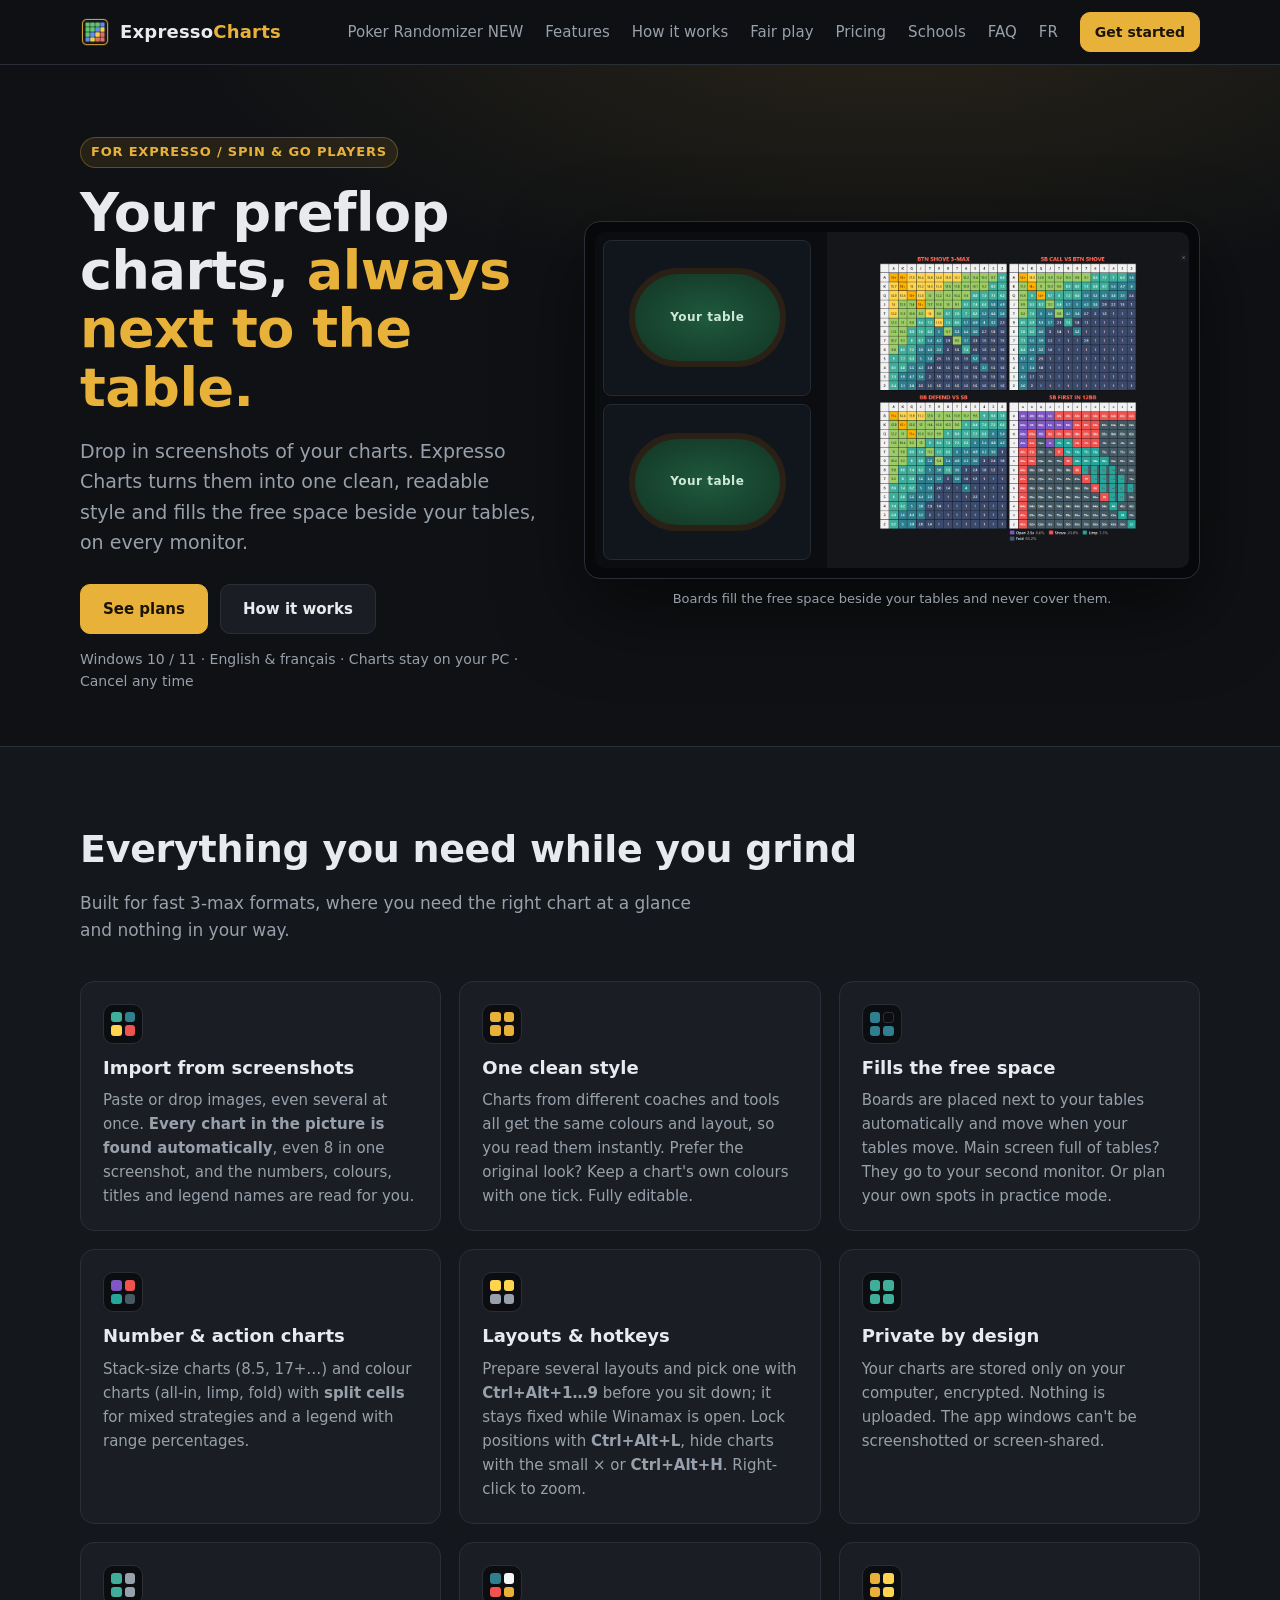
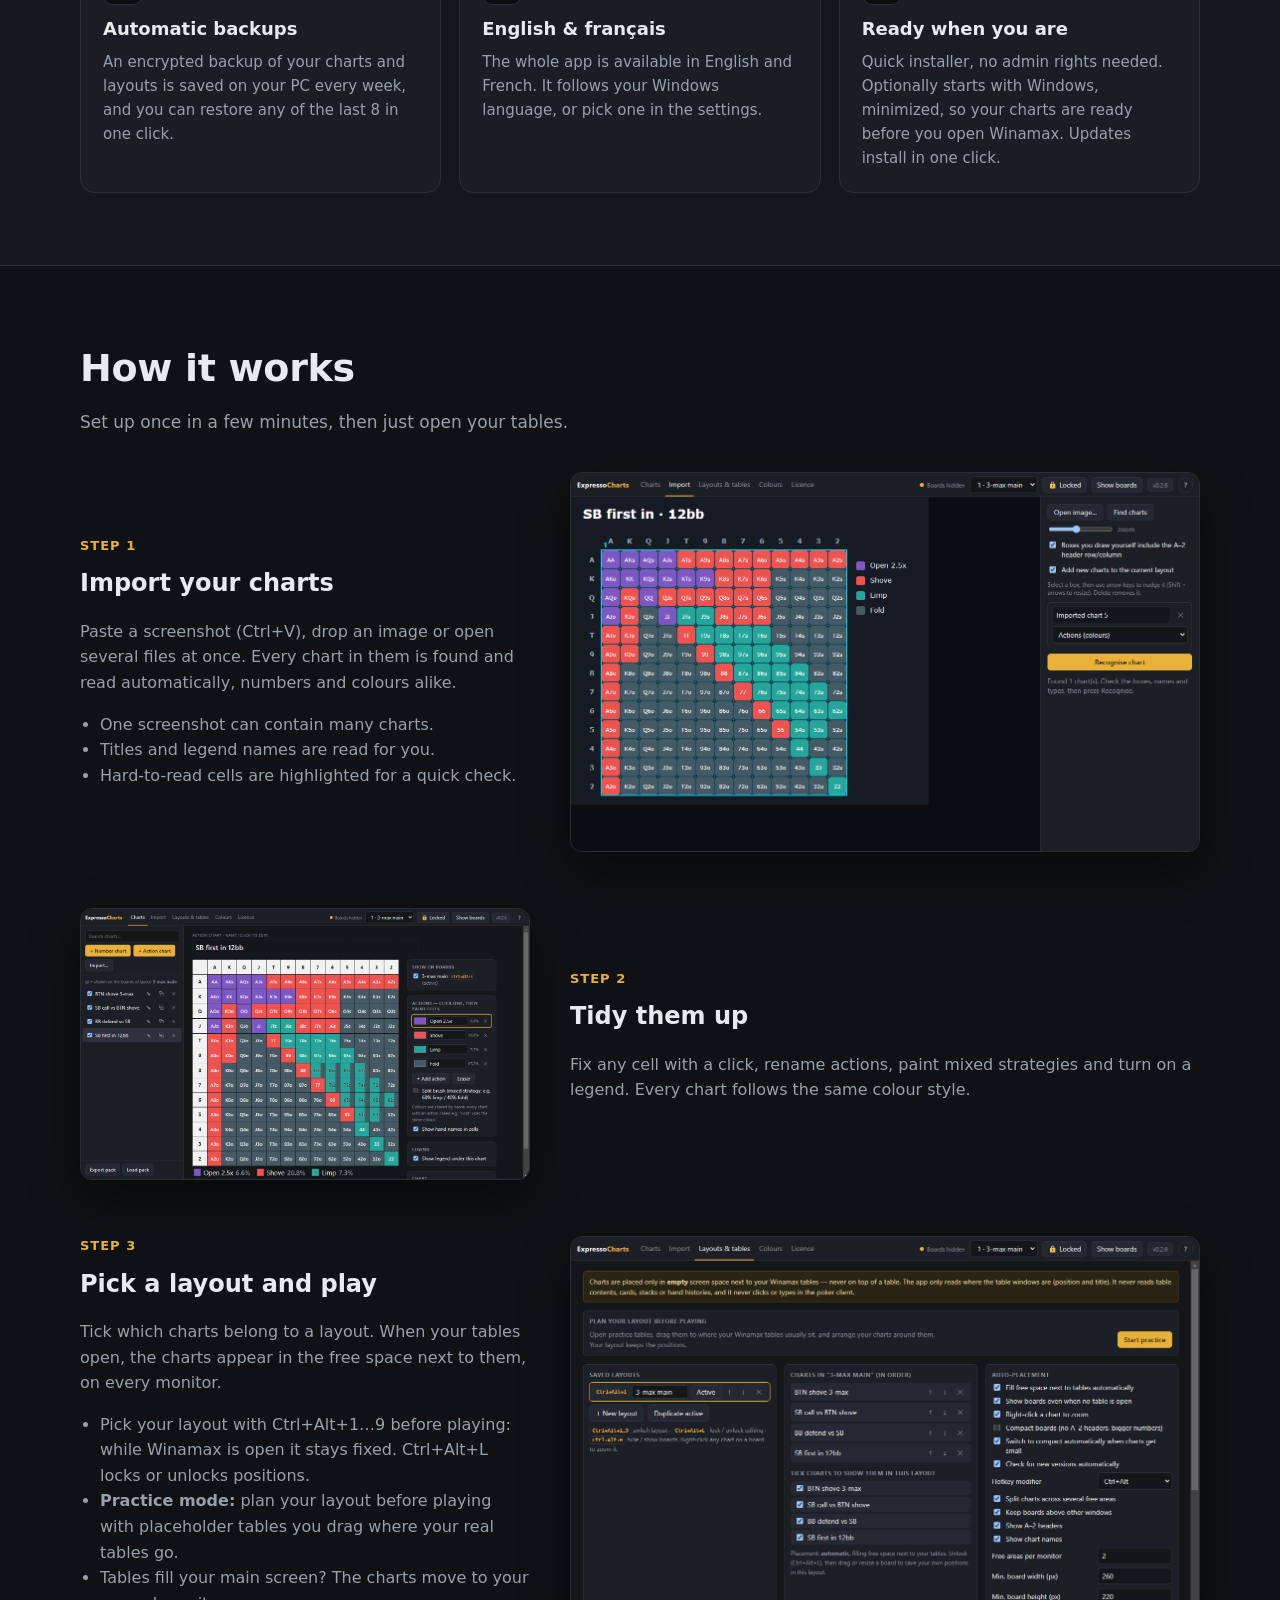
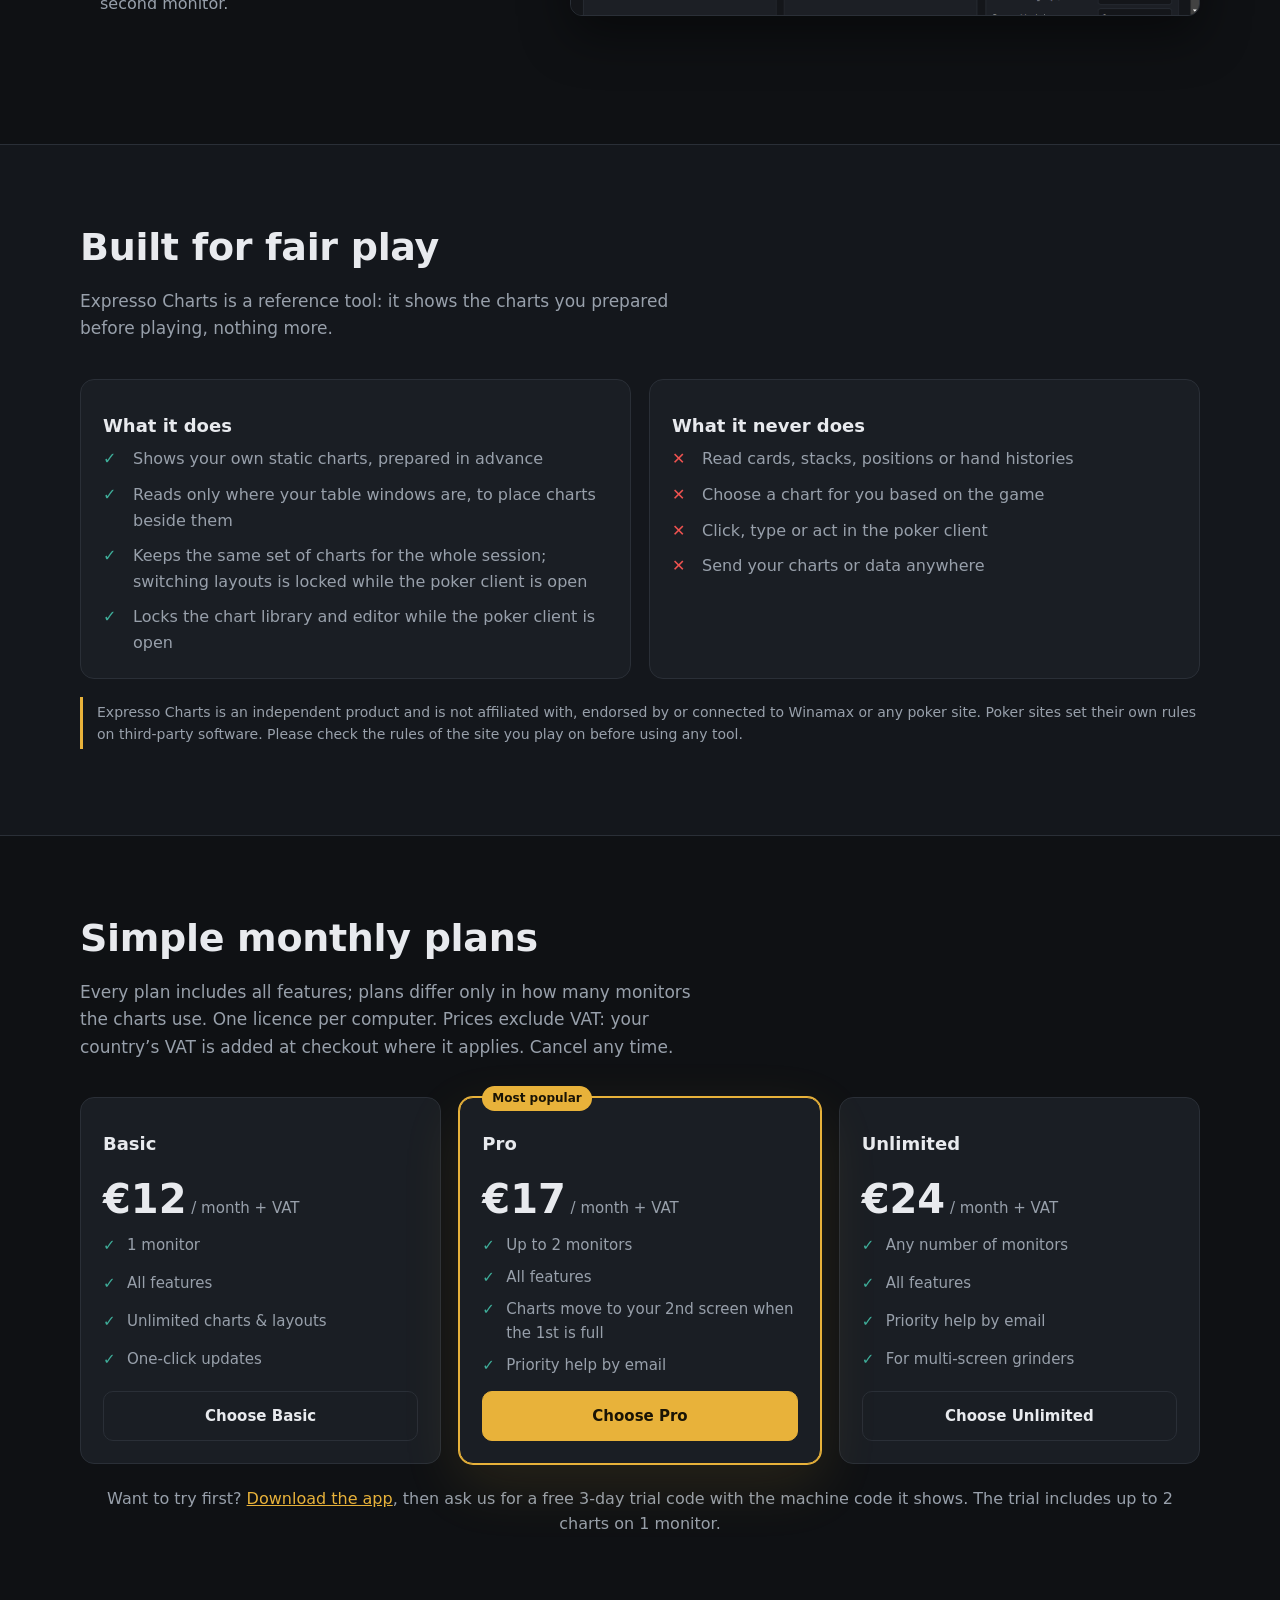
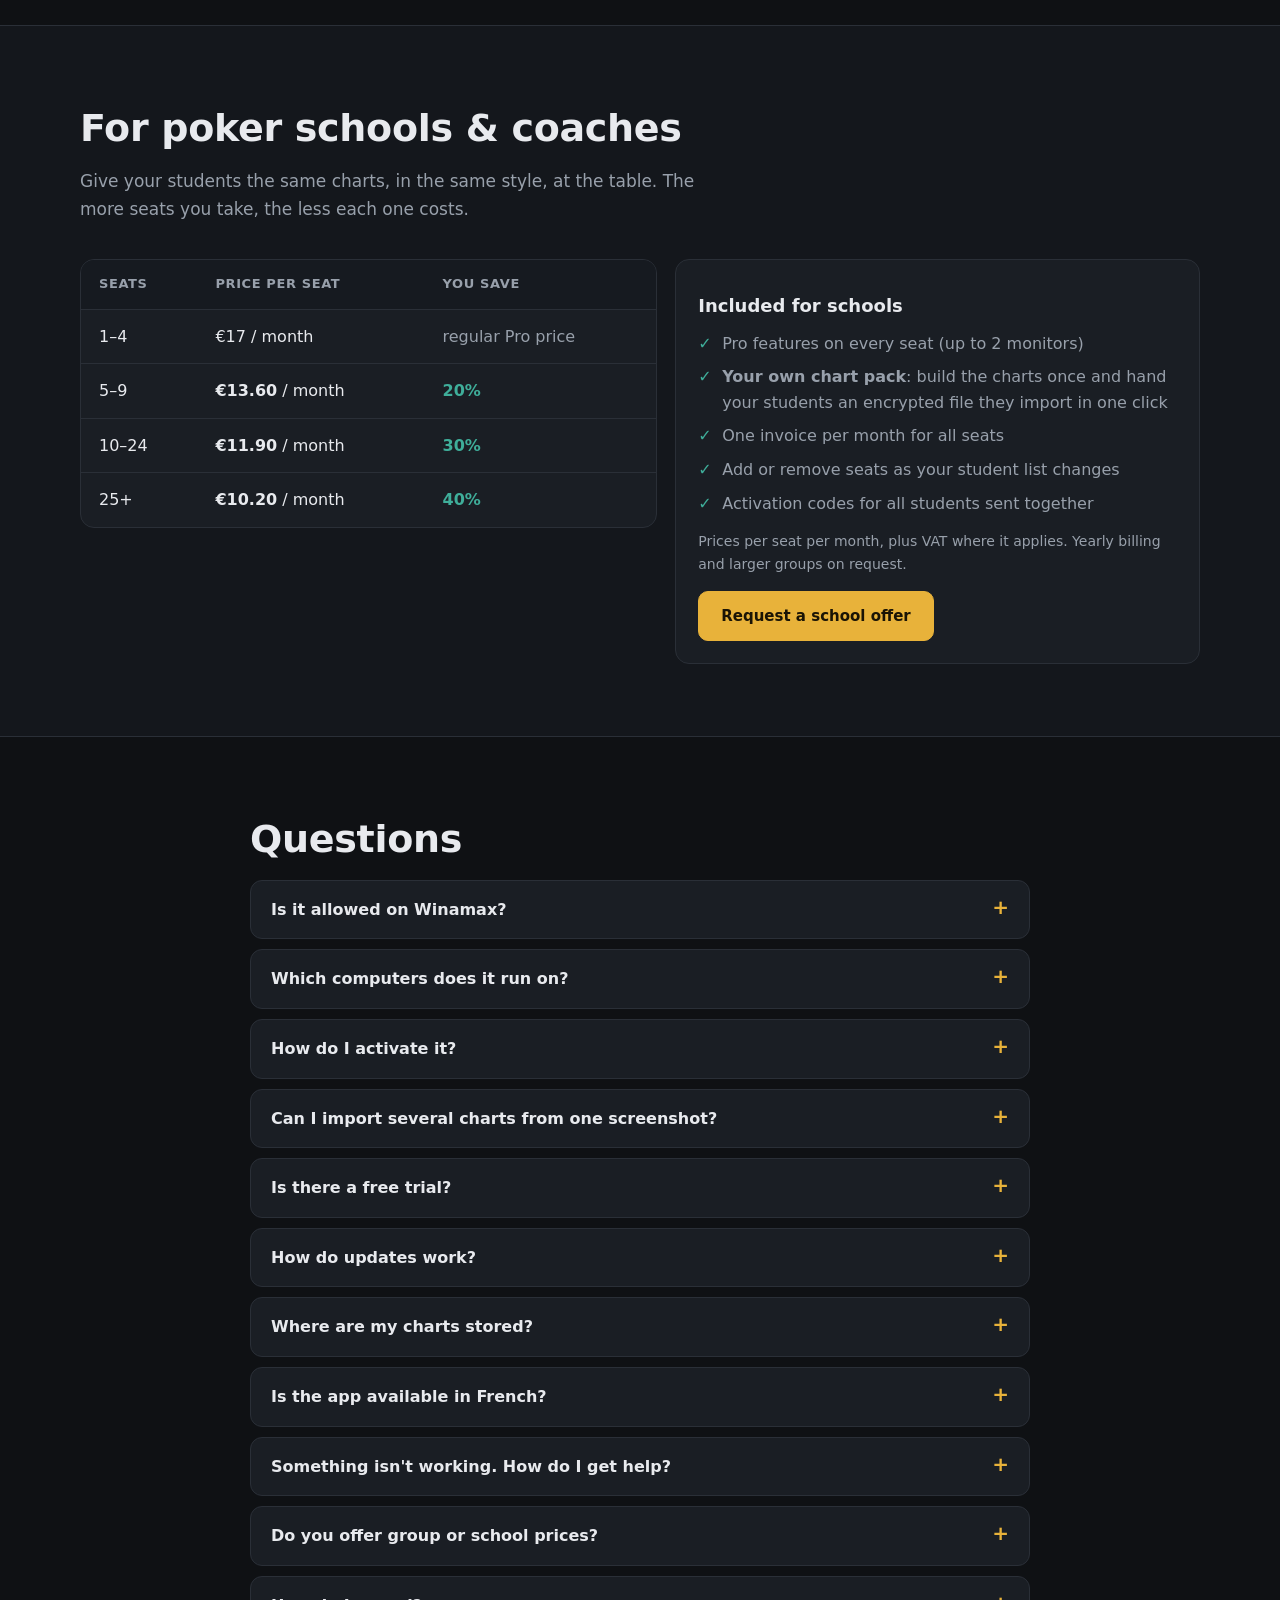
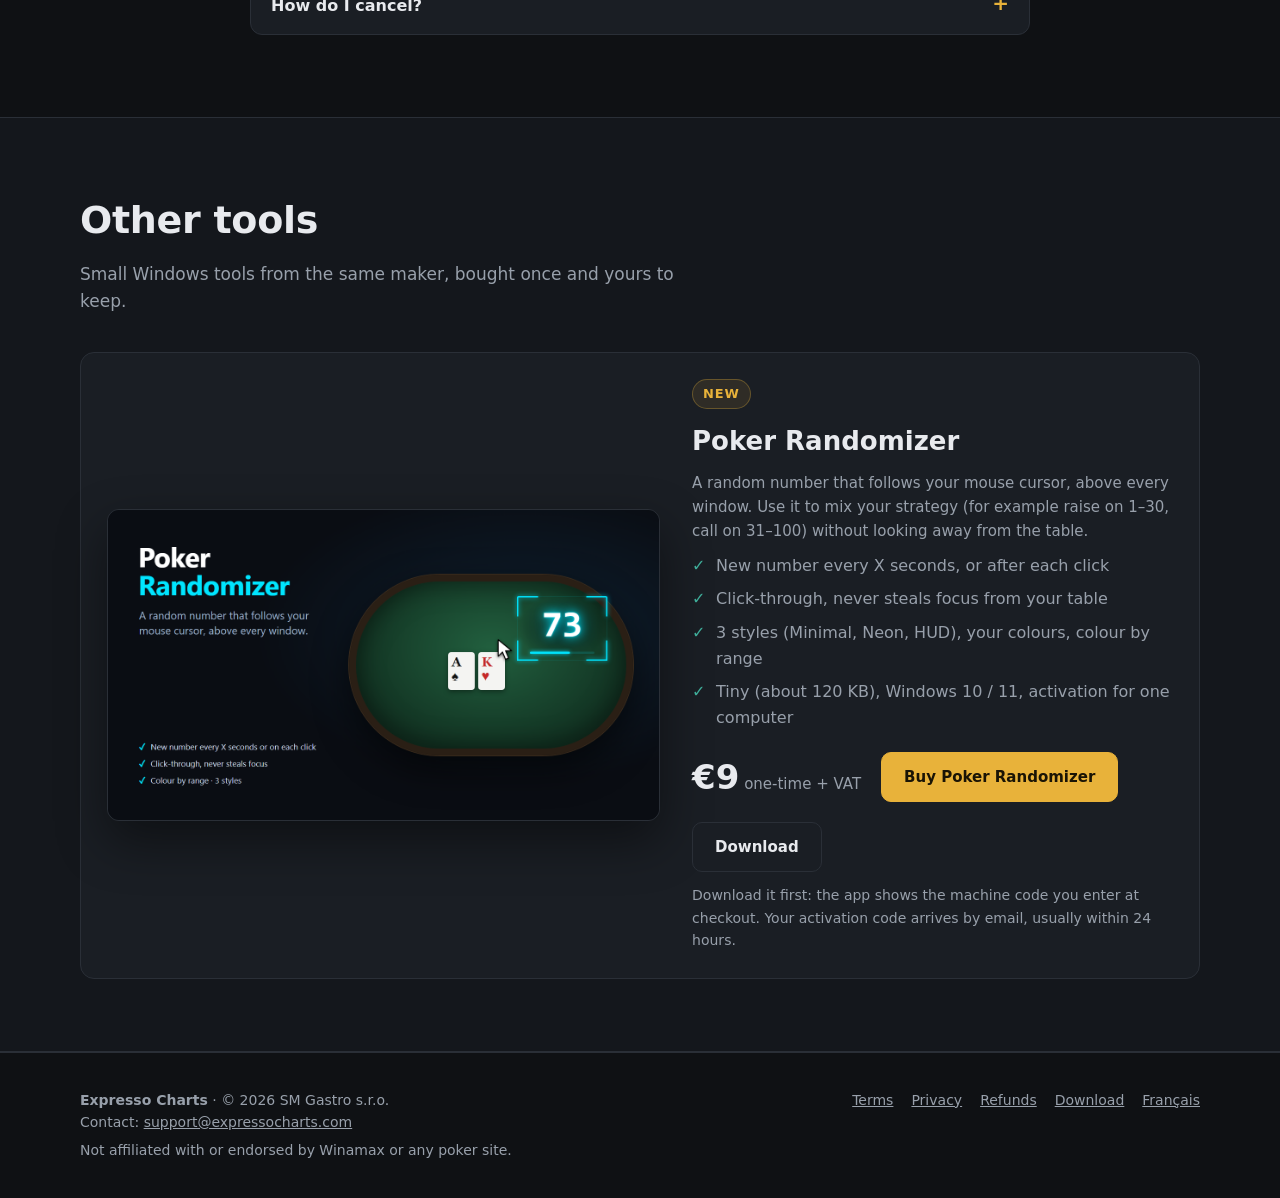
==== commit 87066cf7: "Update index.html" ====
--- a/index.html
+++ b/index.html
@@ -1,360 +1,360 @@
-<!doctype html>
-<html lang="en">
-<head>
-<meta charset="utf-8">
-<meta name="viewport" content="width=device-width, initial-scale=1">
-<title>Expresso Charts · Preflop charts next to your Expresso tables</title>
-<meta name="description" content="Turn your preflop chart screenshots into one clean style and keep them next to your Expresso tables, on every monitor. Windows app with layouts, hotkeys and split strategies.">
-<meta property="og:title" content="Expresso Charts">
-<meta property="og:description" content="Your preflop charts, always next to the table.">
-<meta property="og:image" content="img/board.png">
-<link rel="alternate" hreflang="fr" href="fr/index.html">
-<link rel="alternate" hreflang="en" href="index.html">
-<link rel="icon" href="img/icon.png">
-<link rel="stylesheet" href="style.css?v=5961886d">
-</head>
-<body>
-
-<header class="top">
-  <div class="wrap">
-    <a class="logo" href="#"><img src="img/icon.png" alt=""><b>Expresso<span>Charts</span></b></a>
-    <button id="menu-btn" aria-label="Menu">☰</button>
-    <nav class="nav">
-      <a href="#features">Features</a>
-      <a href="#how">How it works</a>
-      <a href="#fair">Fair play</a>
-      <a href="#pricing">Pricing</a>
-      <a href="#schools">Schools</a>
-      <a href="#faq">FAQ</a>
-      <a href="#tools">Tools</a>
-      <a href="fr/index.html" lang="fr" title="Version française">FR</a>
-      <a class="btn small primary" href="#pricing">Get started</a>
-    </nav>
-  </div>
-</header>
-
-<main>
-  <section class="hero">
-    <div class="wrap">
-      <div>
-        <span class="eyebrow">For Expresso / Spin & Go players</span>
-        <h1>Your preflop charts, <em>always next to the table.</em></h1>
-        <p class="lead">Drop in screenshots of your charts. Expresso Charts turns them into one clean, readable style and fills the free space beside your tables, on every monitor.</p>
-        <div class="cta">
-          <a class="btn primary" href="#pricing">See plans</a>
-          <a class="btn" href="#how">How it works</a>
-        </div>
-        <p class="hero-note">Windows 10 / 11 · English &amp; français · Charts stay on your PC · Cancel any time</p>
-      </div>
-      <div>
-        <div class="screen">
-          <div class="screen-inner">
-            <div class="table-mock">
-              <div class="t"><span>Your table</span></div>
-              <div class="t"><span>Your table</span></div>
-            </div>
-            <div class="board-shot"><img src="img/board.png" alt="Chart board with four charts: three number charts and an action chart with legend"></div>
-          </div>
-        </div>
-        <p class="screen-caption">Boards fill the free space beside your tables and never cover them.</p>
-      </div>
-    </div>
-  </section>
-
-  <section id="features" class="alt">
-    <div class="wrap">
-      <h2>Everything you need while you grind</h2>
-      <p class="section-lead">Built for fast 3-max formats, where you need the right chart at a glance and nothing in your way.</p>
-      <div class="grid3">
-        <div class="card">
-          <div class="ico"><i style="background:var(--green)"></i><i style="background:var(--blue)"></i><i style="background:var(--yellow)"></i><i style="background:var(--red)"></i></div>
-          <h3>Import from screenshots</h3>
-          <p>Paste or drop images, even several at once. <b>Every chart in the picture is found automatically</b>, even 8 in one screenshot, and the numbers, colours, titles and legend names are read for you.</p>
-        </div>
-        <div class="card">
-          <div class="ico"><i style="background:var(--accent)"></i><i style="background:var(--accent)"></i><i style="background:var(--accent)"></i><i style="background:var(--accent)"></i></div>
-          <h3>One clean style</h3>
-          <p>Charts from different coaches and tools all get the same colours and layout, so you read them instantly. Prefer the original look? Keep a chart's own colours with one tick. Fully editable.</p>
-        </div>
-        <div class="card">
-          <div class="ico"><i style="background:var(--blue)"></i><i style="background:#0c0d10;border:1px solid var(--line)"></i><i style="background:var(--blue)"></i><i style="background:var(--blue)"></i></div>
-          <h3>Fills the free space</h3>
-          <p>Boards are placed next to your tables automatically and move when your tables move. Main screen full of tables? They go to your second monitor. Or plan your own spots in practice mode.</p>
-        </div>
-        <div class="card">
-          <div class="ico"><i style="background:#7e57c2"></i><i style="background:#ef5350"></i><i style="background:#26a69a"></i><i style="background:#455a64"></i></div>
-          <h3>Number & action charts</h3>
-          <p>Stack-size charts (8.5, 17+…) and colour charts (all-in, limp, fold) with <b>split cells</b> for mixed strategies and a legend with range percentages.</p>
-        </div>
-        <div class="card">
-          <div class="ico"><i style="background:var(--yellow)"></i><i style="background:var(--yellow)"></i><i style="background:var(--muted)"></i><i style="background:var(--muted)"></i></div>
-          <h3>Layouts & hotkeys</h3>
-          <p>Prepare several layouts and pick one with <b>Ctrl+Alt+1…9</b> before you sit down; it stays fixed while Winamax is open. Lock positions with <b>Ctrl+Alt+L</b>, hide charts with the small × or <b>Ctrl+Alt+H</b>. Right-click to zoom.</p>
-        </div>
-        <div class="card">
-          <div class="ico"><i style="background:var(--green)"></i><i style="background:var(--green)"></i><i style="background:var(--green)"></i><i style="background:var(--green)"></i></div>
-          <h3>Private by design</h3>
-          <p>Your charts are stored only on your computer, encrypted. Nothing is uploaded. The app windows can't be screenshotted or screen-shared.</p>
-        </div>
-        <div class="card">
-          <div class="ico"><i style="background:var(--green)"></i><i style="background:var(--muted)"></i><i style="background:var(--green)"></i><i style="background:var(--muted)"></i></div>
-          <h3>Automatic backups</h3>
-          <p>An encrypted backup of your charts and layouts is saved on your PC every week, and you can restore any of the last 8 in one click.</p>
-        </div>
-        <div class="card">
-          <div class="ico"><i style="background:var(--blue)"></i><i style="background:#f5f5f5"></i><i style="background:var(--red)"></i><i style="background:var(--accent)"></i></div>
-          <h3>English &amp; français</h3>
-          <p>The whole app is available in English and French. It follows your Windows language, or pick one in the settings.</p>
-        </div>
-        <div class="card">
-          <div class="ico"><i style="background:var(--accent)"></i><i style="background:var(--yellow)"></i><i style="background:var(--accent)"></i><i style="background:var(--yellow)"></i></div>
-          <h3>Ready when you are</h3>
-          <p>Quick installer, no admin rights needed. Optionally starts with Windows, minimized, so your charts are ready before you open Winamax. Updates install in one click.</p>
-        </div>
-      </div>
-    </div>
-  </section>
-
-  <section id="how">
-    <div class="wrap">
-      <h2>How it works</h2>
-      <p class="section-lead">Set up once in a few minutes, then just open your tables.</p>
-
-      <div class="step">
-        <div class="step-text">
-          <div class="step-num">Step 1</div>
-          <h3>Import your charts</h3>
-          <p>Paste a screenshot (Ctrl+V), drop an image or open several files at once. Every chart in them is found and read automatically, numbers and colours alike.</p>
-          <ul>
-            <li>One screenshot can contain many charts.</li>
-            <li>Titles and legend names are read for you.</li>
-            <li>Hard-to-read cells are highlighted for a quick check.</li>
-          </ul>
-        </div>
-        <img class="shot" src="img/import.png" alt="Import screen with a chart found automatically" loading="lazy">
-      </div>
-
-      <div class="step">
-        <div class="step-text">
-          <div class="step-num">Step 2</div>
-          <h3>Tidy them up</h3>
-          <p>Fix any cell with a click, rename actions, paint mixed strategies and turn on a legend. Every chart follows the same colour style.</p>
-        </div>
-        <img class="shot" src="img/editor.png" alt="Chart editor with an action chart, split cells and legend" loading="lazy">
-      </div>
-
-      <div class="step">
-        <div class="step-text">
-          <div class="step-num">Step 3</div>
-          <h3>Pick a layout and play</h3>
-          <p>Tick which charts belong to a layout. When your tables open, the charts appear in the free space next to them, on every monitor.</p>
-          <ul>
-            <li>Pick your layout with Ctrl+Alt+1…9 before playing: while Winamax is open it stays fixed. Ctrl+Alt+L locks or unlocks positions.</li>
-            <li><b>Practice mode:</b> plan your layout before playing with placeholder tables you drag where your real tables go.</li>
-            <li>Tables fill your main screen? The charts move to your second monitor.</li>
-          </ul>
-        </div>
-        <img class="shot" src="img/layouts.png" alt="Layouts screen with hotkeys and placement settings" loading="lazy">
-      </div>
-    </div>
-  </section>
-
-  <section id="fair" class="alt">
-    <div class="wrap">
-      <h2>Built for fair play</h2>
-      <p class="section-lead">Expresso Charts is a reference tool: it shows the charts you prepared before playing, nothing more.</p>
-      <div class="fair">
-        <div class="card yes">
-          <h3>What it does</h3>
-          <ul>
-            <li>Shows your own static charts, prepared in advance</li>
-            <li>Reads only where your table windows are, to place charts beside them</li>
-            <li>Keeps the same set of charts for the whole session; switching layouts is locked while the poker client is open</li>
-            <li>Locks the chart library and editor while the poker client is open</li>
-          </ul>
-        </div>
-        <div class="card no">
-          <h3>What it never does</h3>
-          <ul>
-            <li>Read cards, stacks, positions or hand histories</li>
-            <li>Choose a chart for you based on the game</li>
-            <li>Click, type or act in the poker client</li>
-            <li>Send your charts or data anywhere</li>
-          </ul>
-        </div>
-      </div>
-      <p class="disclaimer">Expresso Charts is an independent product and is not affiliated with, endorsed by or connected to Winamax or any poker site. Poker sites set their own rules on third-party software. Please check the rules of the site you play on before using any tool.</p>
-    </div>
-  </section>
-
-  <section id="pricing">
-    <div class="wrap">
-      <h2>Simple monthly plans</h2>
-      <p class="section-lead">Every plan includes all features; plans differ only in how many monitors the charts use. One licence per computer. Prices exclude VAT: your country’s VAT is added at checkout where it applies. Cancel any time.</p>
-      <div class="prices">
-        <div class="card price">
-          <h3>Basic</h3>
-          <div class="amount">€12<small> / month + VAT</small></div>
-          <ul>
-            <li>1 monitor</li>
-            <li>All features</li>
-            <li>Unlimited charts & layouts</li>
-            <li>One-click updates</li>
-          </ul>
-          <a class="btn" data-plan="basic">Choose Basic</a>
-        </div>
-        <div class="card price featured">
-          <span class="badge">Most popular</span>
-          <h3>Pro</h3>
-          <div class="amount">€17<small> / month + VAT</small></div>
-          <ul>
-            <li>Up to 2 monitors</li>
-            <li>All features</li>
-            <li>Charts move to your 2nd screen when the 1st is full</li>
-            <li>Priority help by email</li>
-          </ul>
-          <a class="btn primary" data-plan="pro">Choose Pro</a>
-        </div>
-        <div class="card price">
-          <h3>Unlimited</h3>
-          <div class="amount">€24<small> / month + VAT</small></div>
-          <ul>
-            <li>Any number of monitors</li>
-            <li>All features</li>
-            <li>Priority help by email</li>
-            <li>For multi-screen grinders</li>
-          </ul>
-          <a class="btn" data-plan="unlimited">Choose Unlimited</a>
-        </div>
-      </div>
-      <p class="trial">Want to try first? <a data-download href="#">Download the app</a>, then ask us for a free 3-day trial code with the machine code it shows. The trial includes up to 2 charts on 1 monitor.</p>
-    </div>
-  </section>
-
-  <section id="schools" class="alt">
-    <div class="wrap">
-      <h2>For poker schools & coaches</h2>
-      <p class="section-lead">Give your students the same charts, in the same style, at the table. The more seats you take, the less each one costs.</p>
-      <div class="school">
-        <table class="tiers">
-          <thead><tr><th>Seats</th><th>Price per seat</th><th>You save</th></tr></thead>
-          <tbody>
-            <tr><td>1–4</td><td>€17 / month</td><td class="muted">regular Pro price</td></tr>
-            <tr><td>5–9</td><td><b>€13.60</b> / month</td><td class="save">20%</td></tr>
-            <tr><td>10–24</td><td><b>€11.90</b> / month</td><td class="save">30%</td></tr>
-            <tr><td>25+</td><td><b>€10.20</b> / month</td><td class="save">40%</td></tr>
-          </tbody>
-        </table>
-        <div class="card">
-          <h3>Included for schools</h3>
-          <ul class="checks">
-            <li>Pro features on every seat (up to 2 monitors)</li>
-            <li><b>Your own chart pack</b>: build the charts once and hand your students an encrypted file they import in one click</li>
-            <li>One invoice per month for all seats</li>
-            <li>Add or remove seats as your student list changes</li>
-            <li>Activation codes for all students sent together</li>
-          </ul>
-          <p class="muted" style="font-size:14px;margin:14px 0 0">Prices per seat per month, plus VAT where it applies. Yearly billing and larger groups on request.</p>
-          <a class="btn primary" style="margin-top:16px" data-school href="#">Request a school offer</a>
-        </div>
-      </div>
-    </div>
-  </section>
-
-  <section id="faq">
-    <div class="wrap" style="max-width:820px">
-      <h2>Questions</h2>
-      <details>
-        <summary>Is it allowed on Winamax?</summary>
-        <p>Expresso Charts only shows static charts you prepared yourself, never reads the game, never picks a chart for you and locks the chart editor while the poker client is open. Each poker site sets its own rules and can change them, so please check the current rules of the site you play on; you are responsible for how you use the software.</p>
-      </details>
-      <details>
-        <summary>Which computers does it run on?</summary>
-        <p>Windows 10 and Windows 11 (64-bit). Install it with the small installer (no admin rights needed), or use the portable version if you prefer a single file that runs without installing.</p>
-      </details>
-      <details>
-        <summary>How do I activate it?</summary>
-        <p>After you subscribe, follow the activation steps in your purchase email: start the app, open the Licence page and enter your code there. Each licence works on one computer at a time.</p>
-      </details>
-      <details>
-        <summary>Can I import several charts from one screenshot?</summary>
-        <p>Yes. The app finds every chart grid in the picture automatically, even a sheet with eight charts, and reads each one. You can still draw a box by hand if a chart is missed.</p>
-      </details>
-      <details>
-        <summary>Is there a free trial?</summary>
-        <p>Yes: 3 days, with up to 2 charts on 1 monitor, so you can see how it works with your own charts and tables. Download the app and send us the machine code it shows to get a trial code.</p>
-      </details>
-      <details>
-        <summary>How do updates work?</summary>
-        <p>When a new version is out, a bar appears at the top of the app. Click <b>Update now</b>: the update downloads in the background while you keep using the app, then click <b>Restart now</b>, or it installs by itself the next time you close the app. Every update is digitally signed and checked before it's installed.</p>
-      </details>
-      <details>
-        <summary>Where are my charts stored?</summary>
-        <p>Only on your computer, encrypted. They are never uploaded. The app also keeps weekly encrypted backups on your PC, and you can export an encrypted pack file to move your charts to another PC.</p>
-      </details>
-      <details>
-        <summary>Is the app available in French?</summary>
-        <p>Yes. The app is fully translated into French and switches automatically when Windows is in French. You can also choose the language in the settings.</p>
-      </details>
-      <details>
-        <summary>Something isn't working. How do I get help?</summary>
-        <p>Open the Licence page in the app and click <b>Save diagnostics</b>, then email us the file. It contains your app version, screen setup, settings and error messages, but never your charts.</p>
-      </details>
-      <details>
-        <summary>Do you offer group or school prices?</summary>
-        <p>Yes. Poker schools, coaches and teams get up to 40% off per seat. See <a href="#schools">For poker schools</a> and ask us for an offer.</p>
-      </details>
-      <details>
-        <summary>How do I cancel?</summary>
-        <p>Any time, from the link in your purchase email. Your plan stays active until the end of the period you paid for.</p>
-      </details>
-    </div>
-  </section>
-  <section id="tools" class="alt">
-    <div class="wrap">
-      <h2>Other tools</h2>
-      <p class="section-lead">Small Windows tools from the same maker, bought once and yours to keep.</p>
-      <div class="tool card">
-        <img class="shot" src="img/randomizer-1.png" alt="Poker Randomizer: a glowing random number next to the mouse cursor over a poker table">
-        <div>
-          <span class="eyebrow">New</span>
-          <h3>Poker Randomizer</h3>
-          <p>A random number that follows your mouse cursor, above every window. Use it to mix your strategy (for example raise on 1–30, call on 31–100) without looking away from the table.</p>
-          <ul class="checks">
-            <li>New number every X seconds, or after each click</li>
-            <li>Click-through, never steals focus from your table</li>
-            <li>3 styles (Minimal, Neon, HUD), your colours, colour by range</li>
-            <li>Tiny (about 120 KB), Windows 10 / 11, activation for one computer</li>
-          </ul>
-          <div class="tool-buy">
-            <div class="amount">€9<small> one-time + VAT</small></div>
-            <a class="btn primary" data-plan="randomizer">Buy Poker Randomizer</a>
-            <a class="btn" href="download/PokerRandomizer.zip" download>Download</a>
-          </div>
-          <p class="muted" style="font-size:14px;margin:12px 0 0">Download it first: the app shows the machine code you enter at checkout. Your activation code arrives by email, usually within 24 hours.</p>
-        </div>
-      </div>
-    </div>
-  </section>
-</main>
-
-<footer>
-  <div class="wrap">
-    <div>
-      <div><b>Expresso Charts</b> · © <span id="year"></span> <span data-fill="sellerName"></span></div>
-      <div>Contact: <span data-fill="contactEmail"></span></div>
-      <div style="margin-top:6px">Not affiliated with or endorsed by Winamax or any poker site.</div>
-    </div>
-    <nav>
-      <a href="terms.html">Terms</a>
-      <a href="privacy.html">Privacy</a>
-      <a href="refund.html">Refunds</a>
-      <a data-download href="#">Download</a>
-      <a href="fr/index.html" lang="fr">Français</a>
-    </nav>
-  </div>
-</footer>
-
-<script src="site.js?v=4d59335e"></script>
-</body>
-</html>
+<!doctype html>
+<html lang="en">
+<head>
+<meta charset="utf-8">
+<meta name="viewport" content="width=device-width, initial-scale=1">
+<title>Expresso Charts · Preflop charts next to your Expresso tables</title>
+<meta name="description" content="Turn your preflop chart screenshots into one clean style and keep them next to your Expresso tables, on every monitor. Windows app with layouts, hotkeys and split strategies.">
+<meta property="og:title" content="Expresso Charts">
+<meta property="og:description" content="Your preflop charts, always next to the table.">
+<meta property="og:image" content="img/board.png">
+<link rel="alternate" hreflang="fr" href="fr/index.html">
+<link rel="alternate" hreflang="en" href="index.html">
+<link rel="icon" href="img/icon.png">
+<link rel="stylesheet" href="style.css?v=6af62416">
+</head>
+<body>
+
+<header class="top">
+  <div class="wrap">
+    <a class="logo" href="#"><img src="img/icon.png" alt=""><b>Expresso<span>Charts</span></b></a>
+    <button id="menu-btn" aria-label="Menu">☰</button>
+    <nav class="nav">
+      <a class="nav-new" href="#tools">Poker Randomizer <span class="tag">NEW</span></a>
+      <a href="#features">Features</a>
+      <a href="#how">How it works</a>
+      <a href="#fair">Fair play</a>
+      <a href="#pricing">Pricing</a>
+      <a href="#schools">Schools</a>
+      <a href="#faq">FAQ</a>
+      <a href="fr/index.html" lang="fr" title="Version française">FR</a>
+      <a class="btn small primary" href="#pricing">Get started</a>
+    </nav>
+  </div>
+</header>
+
+<main>
+  <section class="hero">
+    <div class="wrap">
+      <div>
+        <span class="eyebrow">For Expresso / Spin & Go players</span>
+        <h1>Your preflop charts, <em>always next to the table.</em></h1>
+        <p class="lead">Drop in screenshots of your charts. Expresso Charts turns them into one clean, readable style and fills the free space beside your tables, on every monitor.</p>
+        <div class="cta">
+          <a class="btn primary" href="#pricing">See plans</a>
+          <a class="btn" href="#how">How it works</a>
+        </div>
+        <p class="hero-note">Windows 10 / 11 · English &amp; français · Charts stay on your PC · Cancel any time</p>
+      </div>
+      <div>
+        <div class="screen">
+          <div class="screen-inner">
+            <div class="table-mock">
+              <div class="t"><span>Your table</span></div>
+              <div class="t"><span>Your table</span></div>
+            </div>
+            <div class="board-shot"><img src="img/board.png" alt="Chart board with four charts: three number charts and an action chart with legend"></div>
+          </div>
+        </div>
+        <p class="screen-caption">Boards fill the free space beside your tables and never cover them.</p>
+      </div>
+    </div>
+  </section>
+
+  <section id="features" class="alt">
+    <div class="wrap">
+      <h2>Everything you need while you grind</h2>
+      <p class="section-lead">Built for fast 3-max formats, where you need the right chart at a glance and nothing in your way.</p>
+      <div class="grid3">
+        <div class="card">
+          <div class="ico"><i style="background:var(--green)"></i><i style="background:var(--blue)"></i><i style="background:var(--yellow)"></i><i style="background:var(--red)"></i></div>
+          <h3>Import from screenshots</h3>
+          <p>Paste or drop images, even several at once. <b>Every chart in the picture is found automatically</b>, even 8 in one screenshot, and the numbers, colours, titles and legend names are read for you.</p>
+        </div>
+        <div class="card">
+          <div class="ico"><i style="background:var(--accent)"></i><i style="background:var(--accent)"></i><i style="background:var(--accent)"></i><i style="background:var(--accent)"></i></div>
+          <h3>One clean style</h3>
+          <p>Charts from different coaches and tools all get the same colours and layout, so you read them instantly. Prefer the original look? Keep a chart's own colours with one tick. Fully editable.</p>
+        </div>
+        <div class="card">
+          <div class="ico"><i style="background:var(--blue)"></i><i style="background:#0c0d10;border:1px solid var(--line)"></i><i style="background:var(--blue)"></i><i style="background:var(--blue)"></i></div>
+          <h3>Fills the free space</h3>
+          <p>Boards are placed next to your tables automatically and move when your tables move. Main screen full of tables? They go to your second monitor. Or plan your own spots in practice mode.</p>
+        </div>
+        <div class="card">
+          <div class="ico"><i style="background:#7e57c2"></i><i style="background:#ef5350"></i><i style="background:#26a69a"></i><i style="background:#455a64"></i></div>
+          <h3>Number & action charts</h3>
+          <p>Stack-size charts (8.5, 17+…) and colour charts (all-in, limp, fold) with <b>split cells</b> for mixed strategies and a legend with range percentages.</p>
+        </div>
+        <div class="card">
+          <div class="ico"><i style="background:var(--yellow)"></i><i style="background:var(--yellow)"></i><i style="background:var(--muted)"></i><i style="background:var(--muted)"></i></div>
+          <h3>Layouts & hotkeys</h3>
+          <p>Prepare several layouts and pick one with <b>Ctrl+Alt+1…9</b> before you sit down; it stays fixed while Winamax is open. Lock positions with <b>Ctrl+Alt+L</b>, hide charts with the small × or <b>Ctrl+Alt+H</b>. Right-click to zoom.</p>
+        </div>
+        <div class="card">
+          <div class="ico"><i style="background:var(--green)"></i><i style="background:var(--green)"></i><i style="background:var(--green)"></i><i style="background:var(--green)"></i></div>
+          <h3>Private by design</h3>
+          <p>Your charts are stored only on your computer, encrypted. Nothing is uploaded. The app windows can't be screenshotted or screen-shared.</p>
+        </div>
+        <div class="card">
+          <div class="ico"><i style="background:var(--green)"></i><i style="background:var(--muted)"></i><i style="background:var(--green)"></i><i style="background:var(--muted)"></i></div>
+          <h3>Automatic backups</h3>
+          <p>An encrypted backup of your charts and layouts is saved on your PC every week, and you can restore any of the last 8 in one click.</p>
+        </div>
+        <div class="card">
+          <div class="ico"><i style="background:var(--blue)"></i><i style="background:#f5f5f5"></i><i style="background:var(--red)"></i><i style="background:var(--accent)"></i></div>
+          <h3>English &amp; français</h3>
+          <p>The whole app is available in English and French. It follows your Windows language, or pick one in the settings.</p>
+        </div>
+        <div class="card">
+          <div class="ico"><i style="background:var(--accent)"></i><i style="background:var(--yellow)"></i><i style="background:var(--accent)"></i><i style="background:var(--yellow)"></i></div>
+          <h3>Ready when you are</h3>
+          <p>Quick installer, no admin rights needed. Optionally starts with Windows, minimized, so your charts are ready before you open Winamax. Updates install in one click.</p>
+        </div>
+      </div>
+    </div>
+  </section>
+
+  <section id="how">
+    <div class="wrap">
+      <h2>How it works</h2>
+      <p class="section-lead">Set up once in a few minutes, then just open your tables.</p>
+
+      <div class="step">
+        <div class="step-text">
+          <div class="step-num">Step 1</div>
+          <h3>Import your charts</h3>
+          <p>Paste a screenshot (Ctrl+V), drop an image or open several files at once. Every chart in them is found and read automatically, numbers and colours alike.</p>
+          <ul>
+            <li>One screenshot can contain many charts.</li>
+            <li>Titles and legend names are read for you.</li>
+            <li>Hard-to-read cells are highlighted for a quick check.</li>
+          </ul>
+        </div>
+        <img class="shot" src="img/import.png" alt="Import screen with a chart found automatically" loading="lazy">
+      </div>
+
+      <div class="step">
+        <div class="step-text">
+          <div class="step-num">Step 2</div>
+          <h3>Tidy them up</h3>
+          <p>Fix any cell with a click, rename actions, paint mixed strategies and turn on a legend. Every chart follows the same colour style.</p>
+        </div>
+        <img class="shot" src="img/editor.png" alt="Chart editor with an action chart, split cells and legend" loading="lazy">
+      </div>
+
+      <div class="step">
+        <div class="step-text">
+          <div class="step-num">Step 3</div>
+          <h3>Pick a layout and play</h3>
+          <p>Tick which charts belong to a layout. When your tables open, the charts appear in the free space next to them, on every monitor.</p>
+          <ul>
+            <li>Pick your layout with Ctrl+Alt+1…9 before playing: while Winamax is open it stays fixed. Ctrl+Alt+L locks or unlocks positions.</li>
+            <li><b>Practice mode:</b> plan your layout before playing with placeholder tables you drag where your real tables go.</li>
+            <li>Tables fill your main screen? The charts move to your second monitor.</li>
+          </ul>
+        </div>
+        <img class="shot" src="img/layouts.png" alt="Layouts screen with hotkeys and placement settings" loading="lazy">
+      </div>
+    </div>
+  </section>
+
+  <section id="fair" class="alt">
+    <div class="wrap">
+      <h2>Built for fair play</h2>
+      <p class="section-lead">Expresso Charts is a reference tool: it shows the charts you prepared before playing, nothing more.</p>
+      <div class="fair">
+        <div class="card yes">
+          <h3>What it does</h3>
+          <ul>
+            <li>Shows your own static charts, prepared in advance</li>
+            <li>Reads only where your table windows are, to place charts beside them</li>
+            <li>Keeps the same set of charts for the whole session; switching layouts is locked while the poker client is open</li>
+            <li>Locks the chart library and editor while the poker client is open</li>
+          </ul>
+        </div>
+        <div class="card no">
+          <h3>What it never does</h3>
+          <ul>
+            <li>Read cards, stacks, positions or hand histories</li>
+            <li>Choose a chart for you based on the game</li>
+            <li>Click, type or act in the poker client</li>
+            <li>Send your charts or data anywhere</li>
+          </ul>
+        </div>
+      </div>
+      <p class="disclaimer">Expresso Charts is an independent product and is not affiliated with, endorsed by or connected to Winamax or any poker site. Poker sites set their own rules on third-party software. Please check the rules of the site you play on before using any tool.</p>
+    </div>
+  </section>
+
+  <section id="pricing">
+    <div class="wrap">
+      <h2>Simple monthly plans</h2>
+      <p class="section-lead">Every plan includes all features; plans differ only in how many monitors the charts use. One licence per computer. Prices exclude VAT: your country’s VAT is added at checkout where it applies. Cancel any time.</p>
+      <div class="prices">
+        <div class="card price">
+          <h3>Basic</h3>
+          <div class="amount">€12<small> / month + VAT</small></div>
+          <ul>
+            <li>1 monitor</li>
+            <li>All features</li>
+            <li>Unlimited charts & layouts</li>
+            <li>One-click updates</li>
+          </ul>
+          <a class="btn" data-plan="basic">Choose Basic</a>
+        </div>
+        <div class="card price featured">
+          <span class="badge">Most popular</span>
+          <h3>Pro</h3>
+          <div class="amount">€17<small> / month + VAT</small></div>
+          <ul>
+            <li>Up to 2 monitors</li>
+            <li>All features</li>
+            <li>Charts move to your 2nd screen when the 1st is full</li>
+            <li>Priority help by email</li>
+          </ul>
+          <a class="btn primary" data-plan="pro">Choose Pro</a>
+        </div>
+        <div class="card price">
+          <h3>Unlimited</h3>
+          <div class="amount">€24<small> / month + VAT</small></div>
+          <ul>
+            <li>Any number of monitors</li>
+            <li>All features</li>
+            <li>Priority help by email</li>
+            <li>For multi-screen grinders</li>
+          </ul>
+          <a class="btn" data-plan="unlimited">Choose Unlimited</a>
+        </div>
+      </div>
+      <p class="trial">Want to try first? <a data-download href="#">Download the app</a>, then ask us for a free 3-day trial code with the machine code it shows. The trial includes up to 2 charts on 1 monitor.</p>
+    </div>
+  </section>
+
+  <section id="schools" class="alt">
+    <div class="wrap">
+      <h2>For poker schools & coaches</h2>
+      <p class="section-lead">Give your students the same charts, in the same style, at the table. The more seats you take, the less each one costs.</p>
+      <div class="school">
+        <table class="tiers">
+          <thead><tr><th>Seats</th><th>Price per seat</th><th>You save</th></tr></thead>
+          <tbody>
+            <tr><td>1–4</td><td>€17 / month</td><td class="muted">regular Pro price</td></tr>
+            <tr><td>5–9</td><td><b>€13.60</b> / month</td><td class="save">20%</td></tr>
+            <tr><td>10–24</td><td><b>€11.90</b> / month</td><td class="save">30%</td></tr>
+            <tr><td>25+</td><td><b>€10.20</b> / month</td><td class="save">40%</td></tr>
+          </tbody>
+        </table>
+        <div class="card">
+          <h3>Included for schools</h3>
+          <ul class="checks">
+            <li>Pro features on every seat (up to 2 monitors)</li>
+            <li><b>Your own chart pack</b>: build the charts once and hand your students an encrypted file they import in one click</li>
+            <li>One invoice per month for all seats</li>
+            <li>Add or remove seats as your student list changes</li>
+            <li>Activation codes for all students sent together</li>
+          </ul>
+          <p class="muted" style="font-size:14px;margin:14px 0 0">Prices per seat per month, plus VAT where it applies. Yearly billing and larger groups on request.</p>
+          <a class="btn primary" style="margin-top:16px" data-school href="#">Request a school offer</a>
+        </div>
+      </div>
+    </div>
+  </section>
+
+  <section id="faq">
+    <div class="wrap" style="max-width:820px">
+      <h2>Questions</h2>
+      <details>
+        <summary>Is it allowed on Winamax?</summary>
+        <p>Expresso Charts only shows static charts you prepared yourself, never reads the game, never picks a chart for you and locks the chart editor while the poker client is open. Each poker site sets its own rules and can change them, so please check the current rules of the site you play on; you are responsible for how you use the software.</p>
+      </details>
+      <details>
+        <summary>Which computers does it run on?</summary>
+        <p>Windows 10 and Windows 11 (64-bit). Install it with the small installer (no admin rights needed), or use the portable version if you prefer a single file that runs without installing.</p>
+      </details>
+      <details>
+        <summary>How do I activate it?</summary>
+        <p>After you subscribe, follow the activation steps in your purchase email: start the app, open the Licence page and enter your code there. Each licence works on one computer at a time.</p>
+      </details>
+      <details>
+        <summary>Can I import several charts from one screenshot?</summary>
+        <p>Yes. The app finds every chart grid in the picture automatically, even a sheet with eight charts, and reads each one. You can still draw a box by hand if a chart is missed.</p>
+      </details>
+      <details>
+        <summary>Is there a free trial?</summary>
+        <p>Yes: 3 days, with up to 2 charts on 1 monitor, so you can see how it works with your own charts and tables. Download the app and send us the machine code it shows to get a trial code.</p>
+      </details>
+      <details>
+        <summary>How do updates work?</summary>
+        <p>When a new version is out, a bar appears at the top of the app. Click <b>Update now</b>: the update downloads in the background while you keep using the app, then click <b>Restart now</b>, or it installs by itself the next time you close the app. Every update is digitally signed and checked before it's installed.</p>
+      </details>
+      <details>
+        <summary>Where are my charts stored?</summary>
+        <p>Only on your computer, encrypted. They are never uploaded. The app also keeps weekly encrypted backups on your PC, and you can export an encrypted pack file to move your charts to another PC.</p>
+      </details>
+      <details>
+        <summary>Is the app available in French?</summary>
+        <p>Yes. The app is fully translated into French and switches automatically when Windows is in French. You can also choose the language in the settings.</p>
+      </details>
+      <details>
+        <summary>Something isn't working. How do I get help?</summary>
+        <p>Open the Licence page in the app and click <b>Save diagnostics</b>, then email us the file. It contains your app version, screen setup, settings and error messages, but never your charts.</p>
+      </details>
+      <details>
+        <summary>Do you offer group or school prices?</summary>
+        <p>Yes. Poker schools, coaches and teams get up to 40% off per seat. See <a href="#schools">For poker schools</a> and ask us for an offer.</p>
+      </details>
+      <details>
+        <summary>How do I cancel?</summary>
+        <p>Any time, from the link in your purchase email. Your plan stays active until the end of the period you paid for.</p>
+      </details>
+    </div>
+  </section>
+  <section id="tools" class="alt">
+    <div class="wrap">
+      <h2>Other tools</h2>
+      <p class="section-lead">Small Windows tools from the same maker, bought once and yours to keep.</p>
+      <div class="tool card">
+        <img class="shot" src="img/randomizer-1.png" alt="Poker Randomizer: a glowing random number next to the mouse cursor over a poker table">
+        <div>
+          <span class="eyebrow">New</span>
+          <h3>Poker Randomizer</h3>
+          <p>A random number that follows your mouse cursor, above every window. Use it to mix your strategy (for example raise on 1–30, call on 31–100) without looking away from the table.</p>
+          <ul class="checks">
+            <li>New number every X seconds, or after each click</li>
+            <li>Click-through, never steals focus from your table</li>
+            <li>3 styles (Minimal, Neon, HUD), your colours, colour by range</li>
+            <li>Tiny (about 120 KB), Windows 10 / 11, activation for one computer</li>
+          </ul>
+          <div class="tool-buy">
+            <div class="amount">€9<small> one-time + VAT</small></div>
+            <a class="btn primary" data-plan="randomizer">Buy Poker Randomizer</a>
+            <a class="btn" href="download/PokerRandomizer.zip" download>Download</a>
+          </div>
+          <p class="muted" style="font-size:14px;margin:12px 0 0">Download it first: the app shows the machine code you enter at checkout. Your activation code arrives by email, usually within 24 hours.</p>
+        </div>
+      </div>
+    </div>
+  </section>
+</main>
+
+<footer>
+  <div class="wrap">
+    <div>
+      <div><b>Expresso Charts</b> · © <span id="year"></span> <span data-fill="sellerName"></span></div>
+      <div>Contact: <span data-fill="contactEmail"></span></div>
+      <div style="margin-top:6px">Not affiliated with or endorsed by Winamax or any poker site.</div>
+    </div>
+    <nav>
+      <a href="terms.html">Terms</a>
+      <a href="privacy.html">Privacy</a>
+      <a href="refund.html">Refunds</a>
+      <a data-download href="#">Download</a>
+      <a href="fr/index.html" lang="fr">Français</a>
+    </nav>
+  </div>
+</footer>
+
+<script src="site.js?v=52359dc2"></script>
+</body>
+</html>
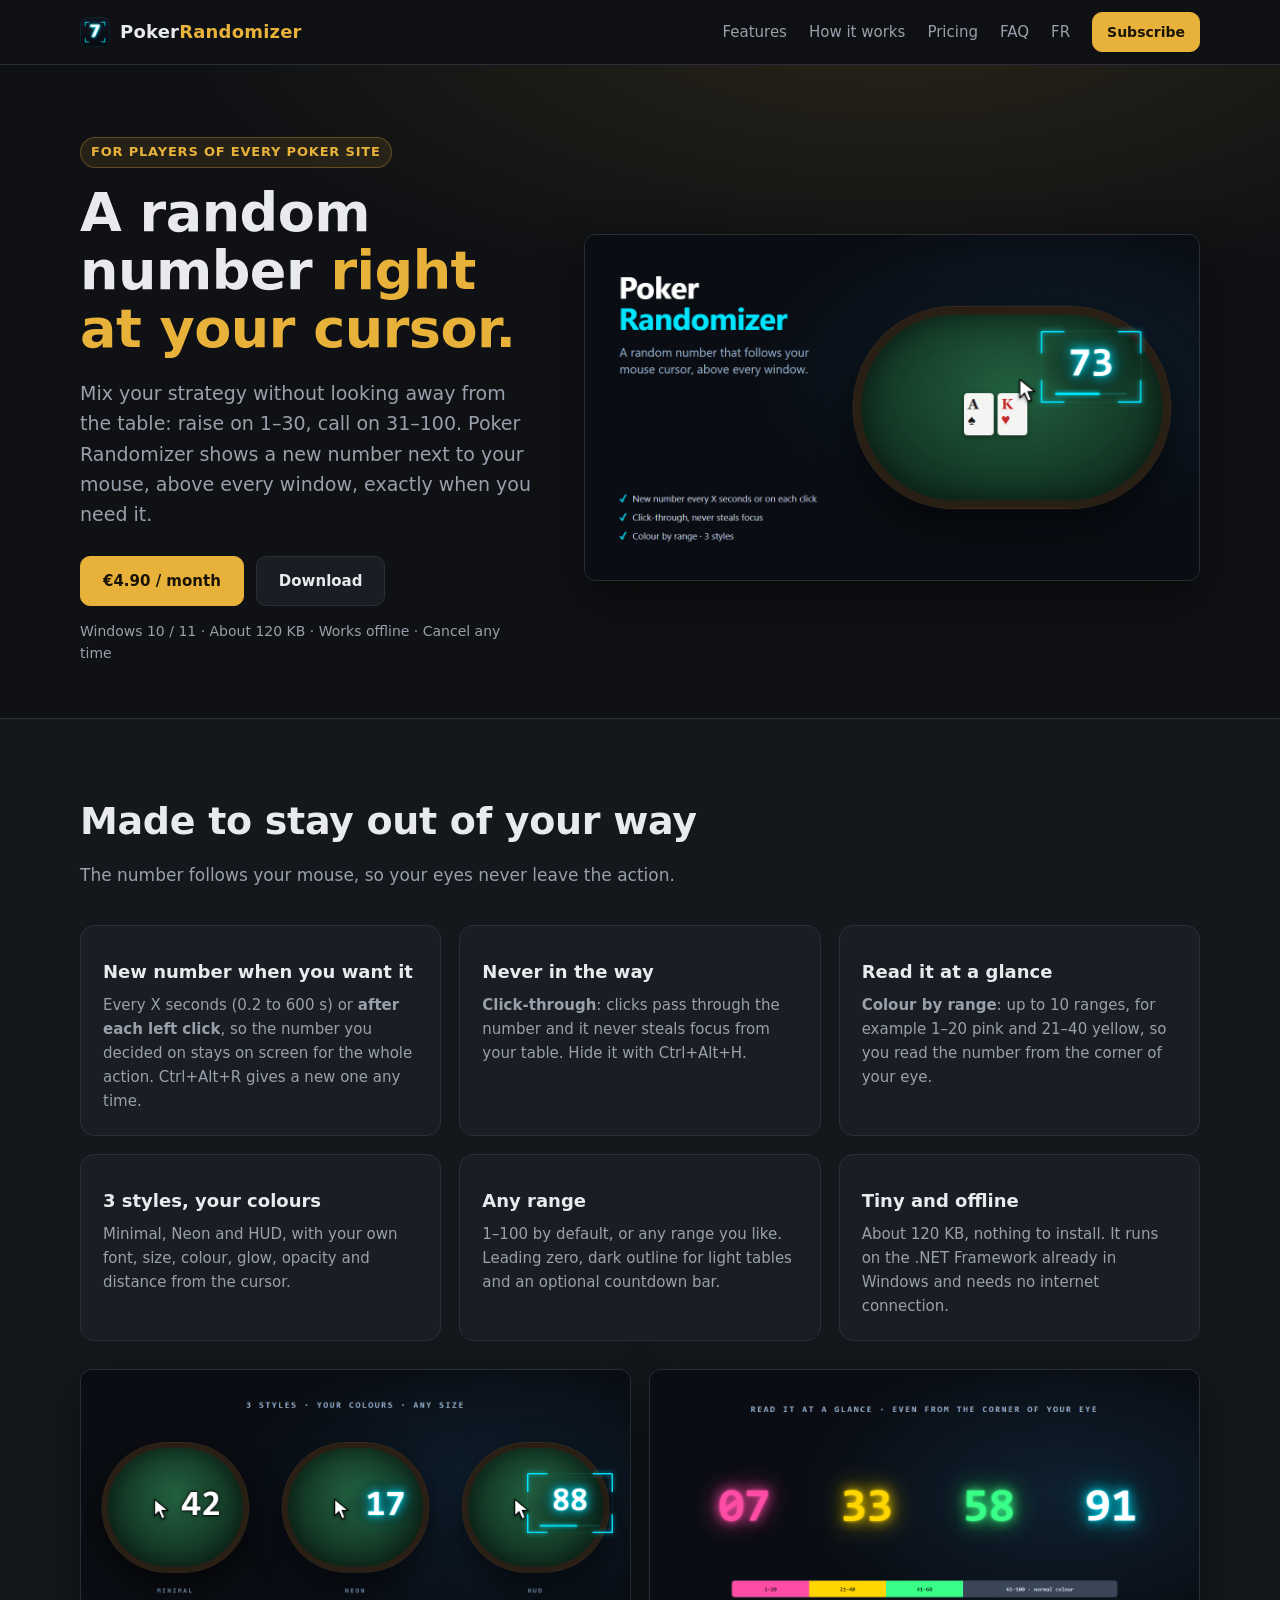
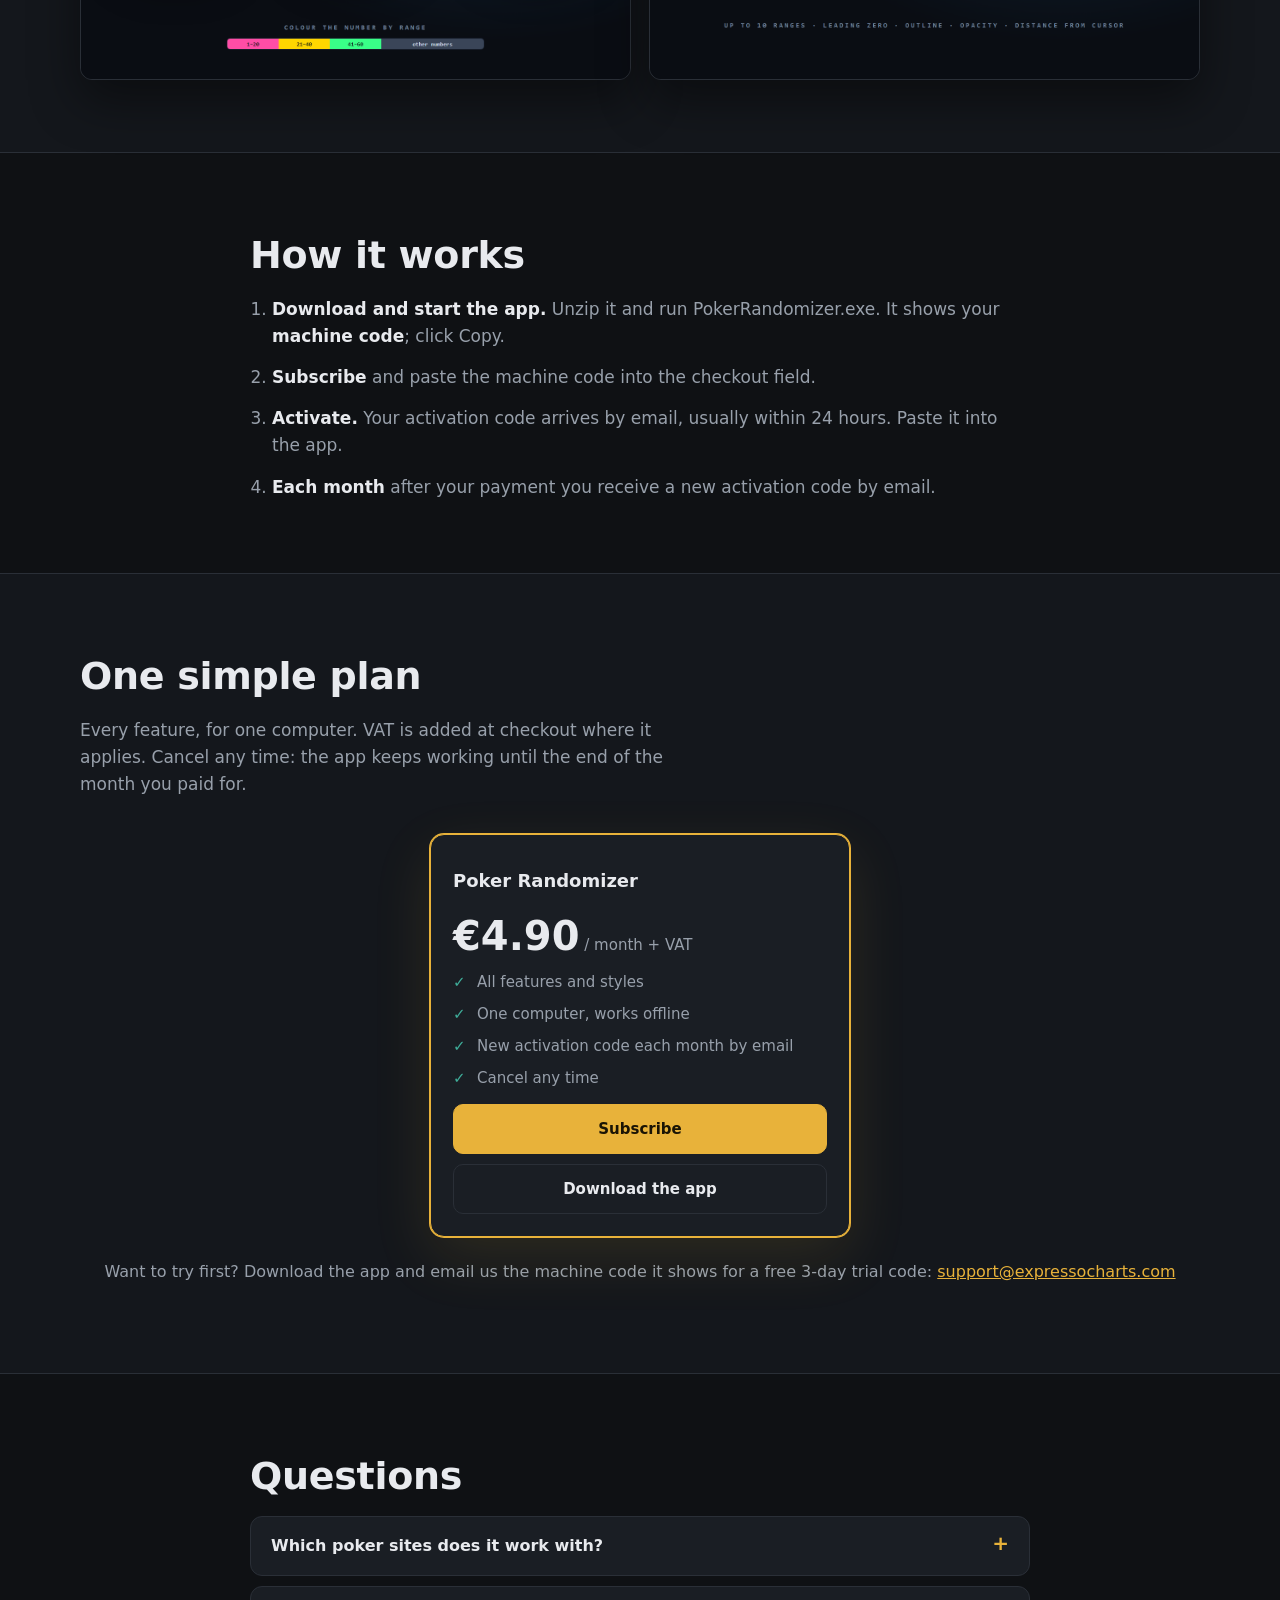
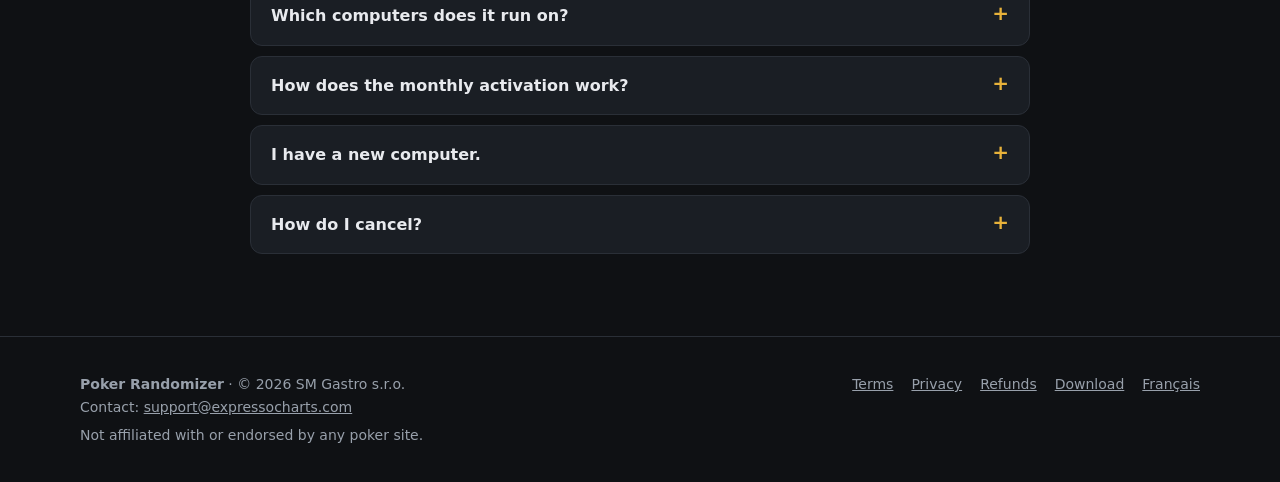
==== commit ddcf3938: "Poker Randomizer website" ====
--- a/index.html
+++ b/index.html
@@ -3,32 +3,29 @@
 <head>
 <meta charset="utf-8">
 <meta name="viewport" content="width=device-width, initial-scale=1">
-<title>Expresso Charts · Preflop charts next to your Expresso tables</title>
-<meta name="description" content="Turn your preflop chart screenshots into one clean style and keep them next to your Expresso tables, on every monitor. Windows app with layouts, hotkeys and split strategies.">
-<meta property="og:title" content="Expresso Charts">
-<meta property="og:description" content="Your preflop charts, always next to the table.">
-<meta property="og:image" content="img/board.png">
+<title>Poker Randomizer · A random number at your cursor for mixed strategies</title>
+<meta name="description" content="Poker Randomizer shows a random number next to your mouse cursor, above every window, so you can play mixed strategies without looking away from the table. Windows 10 / 11, €4.90 per month.">
+<meta property="og:title" content="Poker Randomizer">
+<meta property="og:description" content="A random number at your cursor for mixed strategies.">
+<meta property="og:image" content="img/randomizer-1.png">
 <link rel="alternate" hreflang="fr" href="fr/index.html">
 <link rel="alternate" hreflang="en" href="index.html">
-<link rel="icon" href="img/icon.png">
-<link rel="stylesheet" href="style.css?v=6af62416">
+<link rel="icon" href="img/randomizer-icon.png">
+<link rel="stylesheet" href="style.css?v=d2d31f3b">
 </head>
 <body>
 
 <header class="top">
   <div class="wrap">
-    <a class="logo" href="#"><img src="img/icon.png" alt=""><b>Expresso<span>Charts</span></b></a>
+    <a class="logo" href="#"><img src="img/randomizer-icon.png" alt=""><b>Poker<span>Randomizer</span></b></a>
     <button id="menu-btn" aria-label="Menu">☰</button>
     <nav class="nav">
-      <a class="nav-new" href="#tools">Poker Randomizer <span class="tag">NEW</span></a>
       <a href="#features">Features</a>
       <a href="#how">How it works</a>
-      <a href="#fair">Fair play</a>
       <a href="#pricing">Pricing</a>
-      <a href="#schools">Schools</a>
       <a href="#faq">FAQ</a>
       <a href="fr/index.html" lang="fr" title="Version française">FR</a>
-      <a class="btn small primary" href="#pricing">Get started</a>
+      <a class="btn small primary" href="#pricing">Subscribe</a>
     </nav>
   </div>
 </header>
@@ -37,227 +34,89 @@
   <section class="hero">
     <div class="wrap">
       <div>
-        <span class="eyebrow">For Expresso / Spin & Go players</span>
-        <h1>Your preflop charts, <em>always next to the table.</em></h1>
-        <p class="lead">Drop in screenshots of your charts. Expresso Charts turns them into one clean, readable style and fills the free space beside your tables, on every monitor.</p>
+        <span class="eyebrow">For players of every poker site</span>
+        <h1>A random number <em>right at your cursor.</em></h1>
+        <p class="lead">Mix your strategy without looking away from the table: raise on 1–30, call on 31–100. Poker Randomizer shows a new number next to your mouse, above every window, exactly when you need it.</p>
         <div class="cta">
-          <a class="btn primary" href="#pricing">See plans</a>
-          <a class="btn" href="#how">How it works</a>
+          <a class="btn primary" href="#pricing">€4.90 / month</a>
+          <a class="btn" href="download/PokerRandomizer.zip" download>Download</a>
         </div>
-        <p class="hero-note">Windows 10 / 11 · English &amp; français · Charts stay on your PC · Cancel any time</p>
+        <p class="hero-note">Windows 10 / 11 · About 120 KB · Works offline · Cancel any time</p>
       </div>
       <div>
-        <div class="screen">
-          <div class="screen-inner">
-            <div class="table-mock">
-              <div class="t"><span>Your table</span></div>
-              <div class="t"><span>Your table</span></div>
-            </div>
-            <div class="board-shot"><img src="img/board.png" alt="Chart board with four charts: three number charts and an action chart with legend"></div>
-          </div>
-        </div>
-        <p class="screen-caption">Boards fill the free space beside your tables and never cover them.</p>
+        <img class="shot" src="img/randomizer-1.png" alt="Poker Randomizer: a glowing random number next to the mouse cursor over a poker table">
       </div>
     </div>
   </section>
 
   <section id="features" class="alt">
     <div class="wrap">
-      <h2>Everything you need while you grind</h2>
-      <p class="section-lead">Built for fast 3-max formats, where you need the right chart at a glance and nothing in your way.</p>
+      <h2>Made to stay out of your way</h2>
+      <p class="section-lead">The number follows your mouse, so your eyes never leave the action.</p>
       <div class="grid3">
         <div class="card">
-          <div class="ico"><i style="background:var(--green)"></i><i style="background:var(--blue)"></i><i style="background:var(--yellow)"></i><i style="background:var(--red)"></i></div>
-          <h3>Import from screenshots</h3>
-          <p>Paste or drop images, even several at once. <b>Every chart in the picture is found automatically</b>, even 8 in one screenshot, and the numbers, colours, titles and legend names are read for you.</p>
+          <h3>New number when you want it</h3>
+          <p>Every X seconds (0.2 to 600 s) or <b>after each left click</b>, so the number you decided on stays on screen for the whole action. Ctrl+Alt+R gives a new one any time.</p>
         </div>
         <div class="card">
-          <div class="ico"><i style="background:var(--accent)"></i><i style="background:var(--accent)"></i><i style="background:var(--accent)"></i><i style="background:var(--accent)"></i></div>
-          <h3>One clean style</h3>
-          <p>Charts from different coaches and tools all get the same colours and layout, so you read them instantly. Prefer the original look? Keep a chart's own colours with one tick. Fully editable.</p>
+          <h3>Never in the way</h3>
+          <p><b>Click-through</b>: clicks pass through the number and it never steals focus from your table. Hide it with Ctrl+Alt+H.</p>
         </div>
         <div class="card">
-          <div class="ico"><i style="background:var(--blue)"></i><i style="background:#0c0d10;border:1px solid var(--line)"></i><i style="background:var(--blue)"></i><i style="background:var(--blue)"></i></div>
-          <h3>Fills the free space</h3>
-          <p>Boards are placed next to your tables automatically and move when your tables move. Main screen full of tables? They go to your second monitor. Or plan your own spots in practice mode.</p>
+          <h3>Read it at a glance</h3>
+          <p><b>Colour by range</b>: up to 10 ranges, for example 1–20 pink and 21–40 yellow, so you read the number from the corner of your eye.</p>
         </div>
         <div class="card">
-          <div class="ico"><i style="background:#7e57c2"></i><i style="background:#ef5350"></i><i style="background:#26a69a"></i><i style="background:#455a64"></i></div>
-          <h3>Number & action charts</h3>
-          <p>Stack-size charts (8.5, 17+…) and colour charts (all-in, limp, fold) with <b>split cells</b> for mixed strategies and a legend with range percentages.</p>
+          <h3>3 styles, your colours</h3>
+          <p>Minimal, Neon and HUD, with your own font, size, colour, glow, opacity and distance from the cursor.</p>
         </div>
         <div class="card">
-          <div class="ico"><i style="background:var(--yellow)"></i><i style="background:var(--yellow)"></i><i style="background:var(--muted)"></i><i style="background:var(--muted)"></i></div>
-          <h3>Layouts & hotkeys</h3>
-          <p>Prepare several layouts and pick one with <b>Ctrl+Alt+1…9</b> before you sit down; it stays fixed while Winamax is open. Lock positions with <b>Ctrl+Alt+L</b>, hide charts with the small × or <b>Ctrl+Alt+H</b>. Right-click to zoom.</p>
+          <h3>Any range</h3>
+          <p>1–100 by default, or any range you like. Leading zero, dark outline for light tables and an optional countdown bar.</p>
         </div>
         <div class="card">
-          <div class="ico"><i style="background:var(--green)"></i><i style="background:var(--green)"></i><i style="background:var(--green)"></i><i style="background:var(--green)"></i></div>
-          <h3>Private by design</h3>
-          <p>Your charts are stored only on your computer, encrypted. Nothing is uploaded. The app windows can't be screenshotted or screen-shared.</p>
+          <h3>Tiny and offline</h3>
+          <p>About 120 KB, nothing to install. It runs on the .NET Framework already in Windows and needs no internet connection.</p>
         </div>
-        <div class="card">
-          <div class="ico"><i style="background:var(--green)"></i><i style="background:var(--muted)"></i><i style="background:var(--green)"></i><i style="background:var(--muted)"></i></div>
-          <h3>Automatic backups</h3>
-          <p>An encrypted backup of your charts and layouts is saved on your PC every week, and you can restore any of the last 8 in one click.</p>
-        </div>
-        <div class="card">
-          <div class="ico"><i style="background:var(--blue)"></i><i style="background:#f5f5f5"></i><i style="background:var(--red)"></i><i style="background:var(--accent)"></i></div>
-          <h3>English &amp; français</h3>
-          <p>The whole app is available in English and French. It follows your Windows language, or pick one in the settings.</p>
-        </div>
-        <div class="card">
-          <div class="ico"><i style="background:var(--accent)"></i><i style="background:var(--yellow)"></i><i style="background:var(--accent)"></i><i style="background:var(--yellow)"></i></div>
-          <h3>Ready when you are</h3>
-          <p>Quick installer, no admin rights needed. Optionally starts with Windows, minimized, so your charts are ready before you open Winamax. Updates install in one click.</p>
-        </div>
+      </div>
+      <div class="shots2">
+        <img class="shot" src="img/randomizer-2.png" alt="The three styles Minimal, Neon and HUD, and a colour bar for number ranges">
+        <img class="shot" src="img/randomizer-3.png" alt="Numbers coloured by range: 07 pink, 33 yellow, 58 green, 91 white">
       </div>
     </div>
   </section>
 
   <section id="how">
-    <div class="wrap">
+    <div class="wrap" style="max-width:820px">
       <h2>How it works</h2>
-      <p class="section-lead">Set up once in a few minutes, then just open your tables.</p>
-
-      <div class="step">
-        <div class="step-text">
-          <div class="step-num">Step 1</div>
-          <h3>Import your charts</h3>
-          <p>Paste a screenshot (Ctrl+V), drop an image or open several files at once. Every chart in them is found and read automatically, numbers and colours alike.</p>
-          <ul>
-            <li>One screenshot can contain many charts.</li>
-            <li>Titles and legend names are read for you.</li>
-            <li>Hard-to-read cells are highlighted for a quick check.</li>
-          </ul>
-        </div>
-        <img class="shot" src="img/import.png" alt="Import screen with a chart found automatically" loading="lazy">
-      </div>
-
-      <div class="step">
-        <div class="step-text">
-          <div class="step-num">Step 2</div>
-          <h3>Tidy them up</h3>
-          <p>Fix any cell with a click, rename actions, paint mixed strategies and turn on a legend. Every chart follows the same colour style.</p>
-        </div>
-        <img class="shot" src="img/editor.png" alt="Chart editor with an action chart, split cells and legend" loading="lazy">
-      </div>
-
-      <div class="step">
-        <div class="step-text">
-          <div class="step-num">Step 3</div>
-          <h3>Pick a layout and play</h3>
-          <p>Tick which charts belong to a layout. When your tables open, the charts appear in the free space next to them, on every monitor.</p>
-          <ul>
-            <li>Pick your layout with Ctrl+Alt+1…9 before playing: while Winamax is open it stays fixed. Ctrl+Alt+L locks or unlocks positions.</li>
-            <li><b>Practice mode:</b> plan your layout before playing with placeholder tables you drag where your real tables go.</li>
-            <li>Tables fill your main screen? The charts move to your second monitor.</li>
-          </ul>
-        </div>
-        <img class="shot" src="img/layouts.png" alt="Layouts screen with hotkeys and placement settings" loading="lazy">
-      </div>
+      <ol class="how-list">
+        <li><b>Download and start the app.</b> Unzip it and run PokerRandomizer.exe. It shows your <b>machine code</b>; click Copy.</li>
+        <li><b>Subscribe</b> and paste the machine code into the checkout field.</li>
+        <li><b>Activate.</b> Your activation code arrives by email, usually within 24 hours. Paste it into the app.</li>
+        <li><b>Each month</b> after your payment you receive a new activation code by email.</li>
+      </ol>
     </div>
   </section>
 
-  <section id="fair" class="alt">
+  <section id="pricing" class="alt">
     <div class="wrap">
-      <h2>Built for fair play</h2>
-      <p class="section-lead">Expresso Charts is a reference tool: it shows the charts you prepared before playing, nothing more.</p>
-      <div class="fair">
-        <div class="card yes">
-          <h3>What it does</h3>
+      <h2>One simple plan</h2>
+      <p class="section-lead">Every feature, for one computer. VAT is added at checkout where it applies. Cancel any time: the app keeps working until the end of the month you paid for.</p>
+      <div class="prices one">
+        <div class="card price featured">
+          <h3>Poker Randomizer</h3>
+          <div class="amount">€4.90<small> / month + VAT</small></div>
           <ul>
-            <li>Shows your own static charts, prepared in advance</li>
-            <li>Reads only where your table windows are, to place charts beside them</li>
-            <li>Keeps the same set of charts for the whole session; switching layouts is locked while the poker client is open</li>
-            <li>Locks the chart library and editor while the poker client is open</li>
+            <li>All features and styles</li>
+            <li>One computer, works offline</li>
+            <li>New activation code each month by email</li>
+            <li>Cancel any time</li>
           </ul>
-        </div>
-        <div class="card no">
-          <h3>What it never does</h3>
-          <ul>
-            <li>Read cards, stacks, positions or hand histories</li>
-            <li>Choose a chart for you based on the game</li>
-            <li>Click, type or act in the poker client</li>
-            <li>Send your charts or data anywhere</li>
-          </ul>
+          <a class="btn primary" data-plan="randomizer">Subscribe</a>
+          <a class="btn" href="download/PokerRandomizer.zip" download>Download the app</a>
         </div>
       </div>
-      <p class="disclaimer">Expresso Charts is an independent product and is not affiliated with, endorsed by or connected to Winamax or any poker site. Poker sites set their own rules on third-party software. Please check the rules of the site you play on before using any tool.</p>
-    </div>
-  </section>
-
-  <section id="pricing">
-    <div class="wrap">
-      <h2>Simple monthly plans</h2>
-      <p class="section-lead">Every plan includes all features; plans differ only in how many monitors the charts use. One licence per computer. Prices exclude VAT: your country’s VAT is added at checkout where it applies. Cancel any time.</p>
-      <div class="prices">
-        <div class="card price">
-          <h3>Basic</h3>
-          <div class="amount">€12<small> / month + VAT</small></div>
-          <ul>
-            <li>1 monitor</li>
-            <li>All features</li>
-            <li>Unlimited charts & layouts</li>
-            <li>One-click updates</li>
-          </ul>
-          <a class="btn" data-plan="basic">Choose Basic</a>
-        </div>
-        <div class="card price featured">
-          <span class="badge">Most popular</span>
-          <h3>Pro</h3>
-          <div class="amount">€17<small> / month + VAT</small></div>
-          <ul>
-            <li>Up to 2 monitors</li>
-            <li>All features</li>
-            <li>Charts move to your 2nd screen when the 1st is full</li>
-            <li>Priority help by email</li>
-          </ul>
-          <a class="btn primary" data-plan="pro">Choose Pro</a>
-        </div>
-        <div class="card price">
-          <h3>Unlimited</h3>
-          <div class="amount">€24<small> / month + VAT</small></div>
-          <ul>
-            <li>Any number of monitors</li>
-            <li>All features</li>
-            <li>Priority help by email</li>
-            <li>For multi-screen grinders</li>
-          </ul>
-          <a class="btn" data-plan="unlimited">Choose Unlimited</a>
-        </div>
-      </div>
-      <p class="trial">Want to try first? <a data-download href="#">Download the app</a>, then ask us for a free 3-day trial code with the machine code it shows. The trial includes up to 2 charts on 1 monitor.</p>
-    </div>
-  </section>
-
-  <section id="schools" class="alt">
-    <div class="wrap">
-      <h2>For poker schools & coaches</h2>
-      <p class="section-lead">Give your students the same charts, in the same style, at the table. The more seats you take, the less each one costs.</p>
-      <div class="school">
-        <table class="tiers">
-          <thead><tr><th>Seats</th><th>Price per seat</th><th>You save</th></tr></thead>
-          <tbody>
-            <tr><td>1–4</td><td>€17 / month</td><td class="muted">regular Pro price</td></tr>
-            <tr><td>5–9</td><td><b>€13.60</b> / month</td><td class="save">20%</td></tr>
-            <tr><td>10–24</td><td><b>€11.90</b> / month</td><td class="save">30%</td></tr>
-            <tr><td>25+</td><td><b>€10.20</b> / month</td><td class="save">40%</td></tr>
-          </tbody>
-        </table>
-        <div class="card">
-          <h3>Included for schools</h3>
-          <ul class="checks">
-            <li>Pro features on every seat (up to 2 monitors)</li>
-            <li><b>Your own chart pack</b>: build the charts once and hand your students an encrypted file they import in one click</li>
-            <li>One invoice per month for all seats</li>
-            <li>Add or remove seats as your student list changes</li>
-            <li>Activation codes for all students sent together</li>
-          </ul>
-          <p class="muted" style="font-size:14px;margin:14px 0 0">Prices per seat per month, plus VAT where it applies. Yearly billing and larger groups on request.</p>
-          <a class="btn primary" style="margin-top:16px" data-school href="#">Request a school offer</a>
-        </div>
-      </div>
+      <p class="trial">Want to try first? Download the app and email us the machine code it shows for a free 3-day trial code: <span data-fill="contactEmail"></span></p>
     </div>
   </section>
 
@@ -265,75 +124,25 @@
     <div class="wrap" style="max-width:820px">
       <h2>Questions</h2>
       <details>
-        <summary>Is it allowed on Winamax?</summary>
-        <p>Expresso Charts only shows static charts you prepared yourself, never reads the game, never picks a chart for you and locks the chart editor while the poker client is open. Each poker site sets its own rules and can change them, so please check the current rules of the site you play on; you are responsible for how you use the software.</p>
+        <summary>Which poker sites does it work with?</summary>
+        <p>It works next to any program, because it only draws a number next to your mouse cursor. It does not read the table, your cards or the game, and it never clicks or plays for you. Poker sites set their own rules on third-party software, and some require permission first: always check the rules of the site you play on. You are responsible for how you use it.</p>
       </details>
       <details>
         <summary>Which computers does it run on?</summary>
-        <p>Windows 10 and Windows 11 (64-bit). Install it with the small installer (no admin rights needed), or use the portable version if you prefer a single file that runs without installing.</p>
+        <p>Windows 10 and 11. Nothing to install. Windows may show “Windows protected your PC” the first time because the file is not digitally signed: click More info, then Run anyway.</p>
       </details>
       <details>
-        <summary>How do I activate it?</summary>
-        <p>After you subscribe, follow the activation steps in your purchase email: start the app, open the Licence page and enter your code there. Each licence works on one computer at a time.</p>
+        <summary>How does the monthly activation work?</summary>
+        <p>Each activation code is made for your computer and is valid for the month you paid for, plus a few extra days. After each monthly payment we email you a new code; paste it into the app when it asks for one.</p>
       </details>
       <details>
-        <summary>Can I import several charts from one screenshot?</summary>
-        <p>Yes. The app finds every chart grid in the picture automatically, even a sheet with eight charts, and reads each one. You can still draw a box by hand if a chart is missed.</p>
-      </details>
-      <details>
-        <summary>Is there a free trial?</summary>
-        <p>Yes: 3 days, with up to 2 charts on 1 monitor, so you can see how it works with your own charts and tables. Download the app and send us the machine code it shows to get a trial code.</p>
-      </details>
-      <details>
-        <summary>How do updates work?</summary>
-        <p>When a new version is out, a bar appears at the top of the app. Click <b>Update now</b>: the update downloads in the background while you keep using the app, then click <b>Restart now</b>, or it installs by itself the next time you close the app. Every update is digitally signed and checked before it's installed.</p>
-      </details>
-      <details>
-        <summary>Where are my charts stored?</summary>
-        <p>Only on your computer, encrypted. They are never uploaded. The app also keeps weekly encrypted backups on your PC, and you can export an encrypted pack file to move your charts to another PC.</p>
-      </details>
-      <details>
-        <summary>Is the app available in French?</summary>
-        <p>Yes. The app is fully translated into French and switches automatically when Windows is in French. You can also choose the language in the settings.</p>
-      </details>
-      <details>
-        <summary>Something isn't working. How do I get help?</summary>
-        <p>Open the Licence page in the app and click <b>Save diagnostics</b>, then email us the file. It contains your app version, screen setup, settings and error messages, but never your charts.</p>
-      </details>
-      <details>
-        <summary>Do you offer group or school prices?</summary>
-        <p>Yes. Poker schools, coaches and teams get up to 40% off per seat. See <a href="#schools">For poker schools</a> and ask us for an offer.</p>
+        <summary>I have a new computer.</summary>
+        <p>Email us the machine code from the new computer and we send you a new activation code.</p>
       </details>
       <details>
         <summary>How do I cancel?</summary>
-        <p>Any time, from the link in your purchase email. Your plan stays active until the end of the period you paid for.</p>
+        <p>Any time, from the link in your purchase email. The app keeps working until the end of the month you paid for.</p>
       </details>
-    </div>
-  </section>
-  <section id="tools" class="alt">
-    <div class="wrap">
-      <h2>Other tools</h2>
-      <p class="section-lead">Small Windows tools from the same maker, bought once and yours to keep.</p>
-      <div class="tool card">
-        <img class="shot" src="img/randomizer-1.png" alt="Poker Randomizer: a glowing random number next to the mouse cursor over a poker table">
-        <div>
-          <span class="eyebrow">New</span>
-          <h3>Poker Randomizer</h3>
-          <p>A random number that follows your mouse cursor, above every window. Use it to mix your strategy (for example raise on 1–30, call on 31–100) without looking away from the table.</p>
-          <ul class="checks">
-            <li>New number every X seconds, or after each click</li>
-            <li>Click-through, never steals focus from your table</li>
-            <li>3 styles (Minimal, Neon, HUD), your colours, colour by range</li>
-            <li>Tiny (about 120 KB), Windows 10 / 11, activation for one computer</li>
-          </ul>
-          <div class="tool-buy">
-            <div class="amount">€9<small> one-time + VAT</small></div>
-            <a class="btn primary" data-plan="randomizer">Buy Poker Randomizer</a>
-            <a class="btn" href="download/PokerRandomizer.zip" download>Download</a>
-          </div>
-          <p class="muted" style="font-size:14px;margin:12px 0 0">Download it first: the app shows the machine code you enter at checkout. Your activation code arrives by email, usually within 24 hours.</p>
-        </div>
-      </div>
     </div>
   </section>
 </main>
@@ -341,20 +150,20 @@
 <footer>
   <div class="wrap">
     <div>
-      <div><b>Expresso Charts</b> · © <span id="year"></span> <span data-fill="sellerName"></span></div>
+      <div><b>Poker Randomizer</b> · © <span id="year"></span> <span data-fill="sellerName"></span></div>
       <div>Contact: <span data-fill="contactEmail"></span></div>
-      <div style="margin-top:6px">Not affiliated with or endorsed by Winamax or any poker site.</div>
+      <div style="margin-top:6px">Not affiliated with or endorsed by any poker site.</div>
     </div>
     <nav>
       <a href="terms.html">Terms</a>
       <a href="privacy.html">Privacy</a>
       <a href="refund.html">Refunds</a>
-      <a data-download href="#">Download</a>
+      <a href="download/PokerRandomizer.zip" download>Download</a>
       <a href="fr/index.html" lang="fr">Français</a>
     </nav>
   </div>
 </footer>
 
-<script src="site.js?v=52359dc2"></script>
+<script src="site.js?v=041022a0"></script>
 </body>
 </html>
--- a/style.css
+++ b/style.css
@@ -179,3 +179,60 @@
 
 /* Gumroad overlay CSS restyles .gumroad-button and redefines --accent on it; keep our gold primary buttons readable */
 a.btn.primary.gumroad-button, a.btn.primary.gumroad-button:hover { background: #e8b23a !important; color: #1a1405 !important; border-color: #e8b23a !important; } /* literal colours: Gumroad redefines --accent on the button */
+
+/* New product in the top menu */
+.nav a.nav-new { color: #00e5ff; font-weight: 700; display: inline-flex; align-items: center; gap: 6px; }
+.nav a.nav-new:hover { color: #7ff2ff; }
+.nav .tag { font-size: 10px; font-weight: 800; letter-spacing: .6px; color: #06121a; background: #00e5ff; border-radius: 99px; padding: 2px 7px; line-height: 1.3; box-shadow: 0 0 10px rgba(0,229,255,.45); }
+.nav a { white-space: nowrap; }
+@media (max-width: 1180px) and (min-width: 761px) { .nav { gap: 16px; } .nav a { font-size: 14px; } .nav a[href="#how"], .nav a[href="#fair"] { display: none; } }
+@media (max-width: 920px) and (min-width: 761px) { .nav a[href="#schools"], .nav a[href="#faq"] { display: none; } }
+
+/* Table calculator (pricing) */
+.calc { margin-top: 22px; }
+.calc h3 { margin-top: 0; font-size: 20px; }
+.calc > p { margin-bottom: 16px; }
+.calc-grid { display: grid; grid-template-columns: 1fr 1.25fr; gap: 22px; align-items: start; }
+.calc-mon { display: flex; gap: 8px; align-items: center; margin-bottom: 8px; }
+.calc-n { min-width: 82px; color: var(--muted); font-size: 14px; }
+.calc select { background: var(--bg2); color: var(--text); border: 1px solid var(--line); border-radius: 8px; padding: 8px 10px; font: inherit; font-size: 14px; }
+.calc-x { background: none; border: 0; color: var(--muted); font-size: 20px; cursor: pointer; padding: 0 6px; }
+.calc-field { display: flex; flex-direction: column; gap: 6px; margin-top: 16px; color: var(--muted); font-size: 14px; max-width: 280px; }
+.calc-out { display: grid; grid-template-columns: repeat(3, 1fr); gap: 10px; }
+.calc-plan { background: var(--bg2); border: 1px solid var(--line); border-radius: 12px; padding: 14px; text-align: center; }
+.calc-plan.featured { border-color: var(--accent); }
+.calc-pn { font-weight: 700; }
+.calc-big { font-size: 42px; font-weight: 800; line-height: 1.1; margin-top: 6px; color: var(--accent); }
+.calc-sub { font-size: 13px; color: var(--muted); }
+.calc-extra { font-size: 12px; color: var(--muted); margin-top: 8px; border-top: 1px solid var(--line); padding-top: 8px; }
+.calc-note { font-size: 13px; margin: 16px 0 0; }
+@media (max-width: 860px) { .calc-grid { grid-template-columns: 1fr; } }
+@media (max-width: 480px) { .calc-out { grid-template-columns: 1fr; } .calc-mon { flex-wrap: wrap; } .calc-n { min-width: 100%; } }
+
+.calc-row { display: flex; gap: 12px; flex-wrap: wrap; }
+.calc-row .calc-field { flex: 1; min-width: 140px; }
+.calc input[type=number] { background: var(--bg2); color: var(--text); border: 1px solid var(--line); border-radius: 8px; padding: 8px 10px; font: inherit; font-size: 14px; width: 100%; box-sizing: border-box; }
+.calc-no { color: var(--muted) !important; }
+.calc-row[hidden] { display: none; }
+
+/* two plans */
+.prices.two { grid-template-columns: repeat(2, minmax(0, 380px)); justify-content: center; }
+@media (max-width: 960px) { .prices.two { grid-template-columns: 1fr; } }
+
+.calc-out { grid-template-columns: repeat(2, 1fr); }
+.calc-4k { color: var(--accent) !important; }
+
+/* price without VAT, under the VAT-included price (French page) */
+.amount-ht { font-size: 14px; font-weight: 500; line-height: 1.3; color: var(--muted); }
+.price .amount-ht { margin-top: -8px; }
+.amount .amount-ht { margin-top: 6px; }
+
+/* Poker Randomizer site */
+.prices.one { grid-template-columns: minmax(0, 420px); justify-content: center; }
+.price .btn + .btn { margin-top: -4px; }
+.shots2 { display: grid; grid-template-columns: 1fr 1fr; gap: 18px; margin-top: 28px; }
+.shots2 img { width: 100%; height: auto; display: block; }
+.hero .shot { width: 100%; height: auto; display: block; }
+.how-list { display: grid; gap: 14px; padding-left: 22px; margin: 0; color: var(--muted); font-size: 17px; }
+.how-list b { color: var(--text, inherit); }
+@media (max-width: 960px) { .shots2 { grid-template-columns: 1fr; } }
